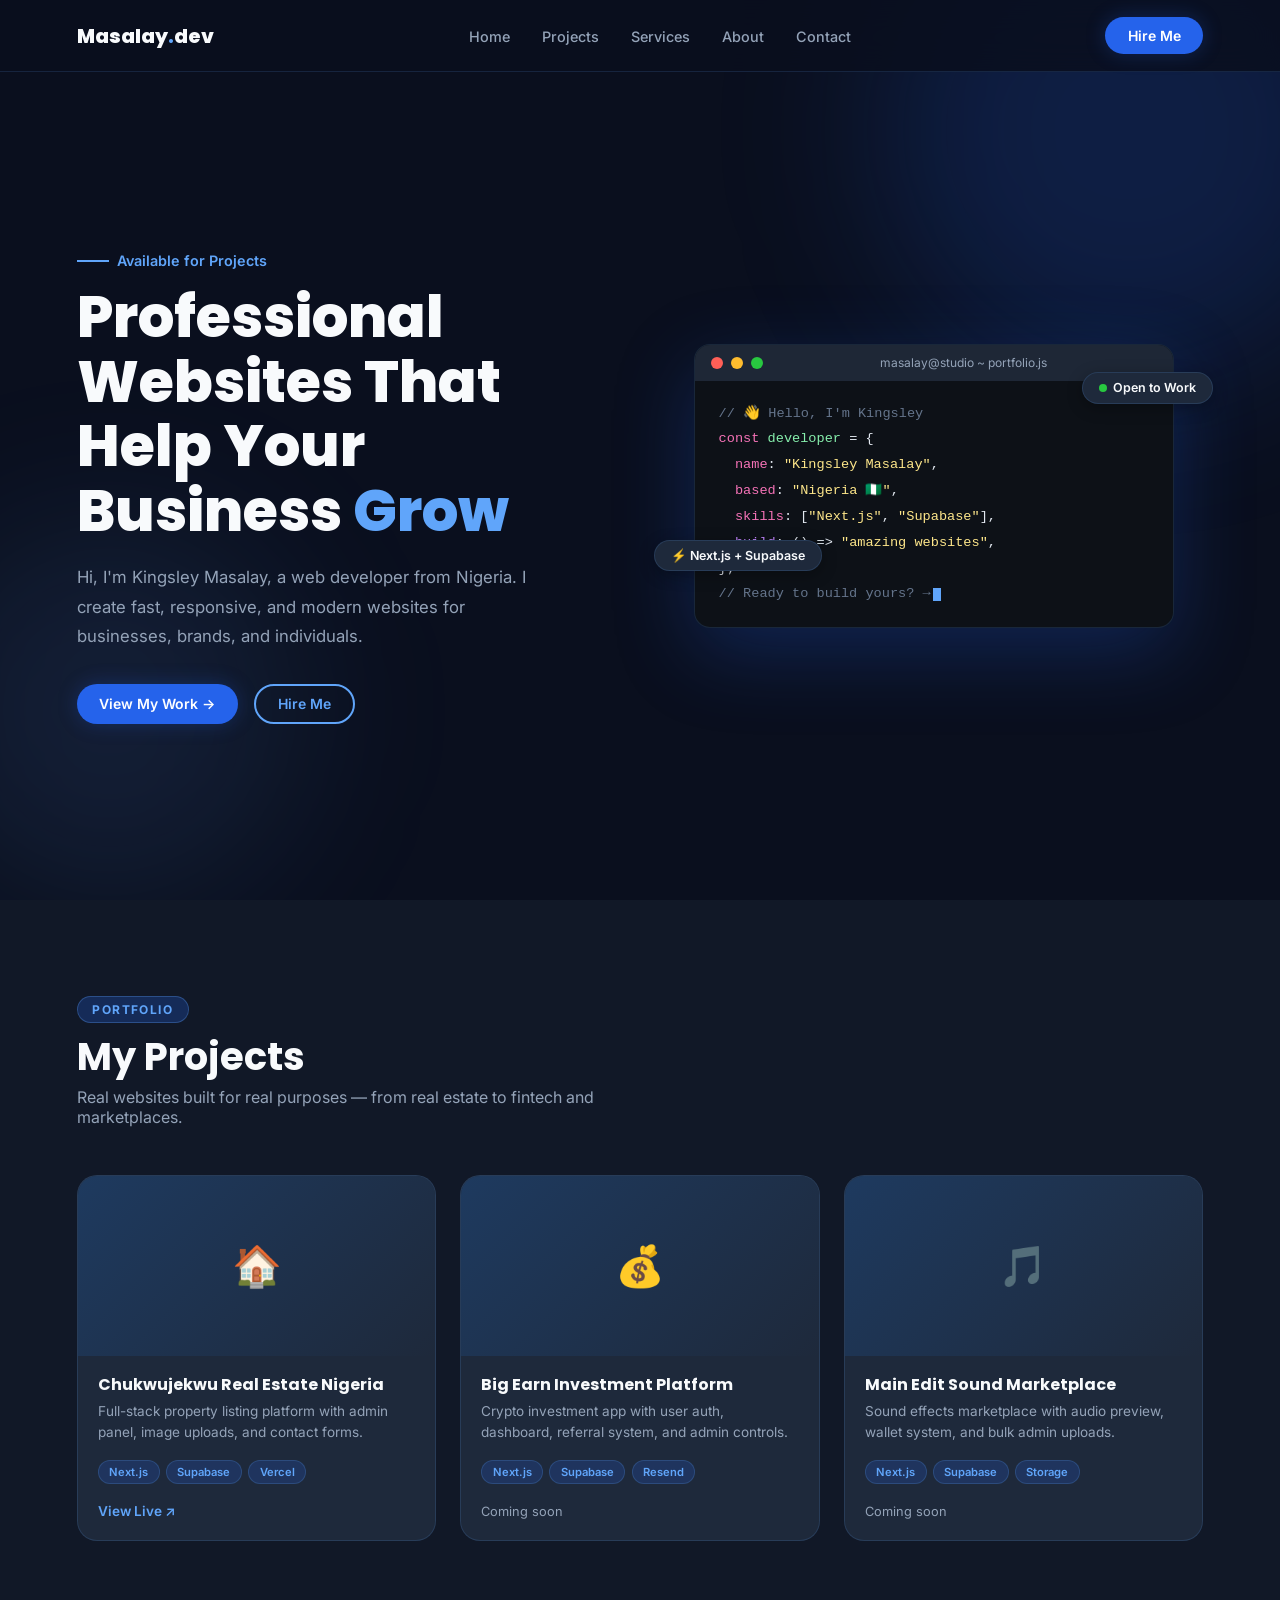
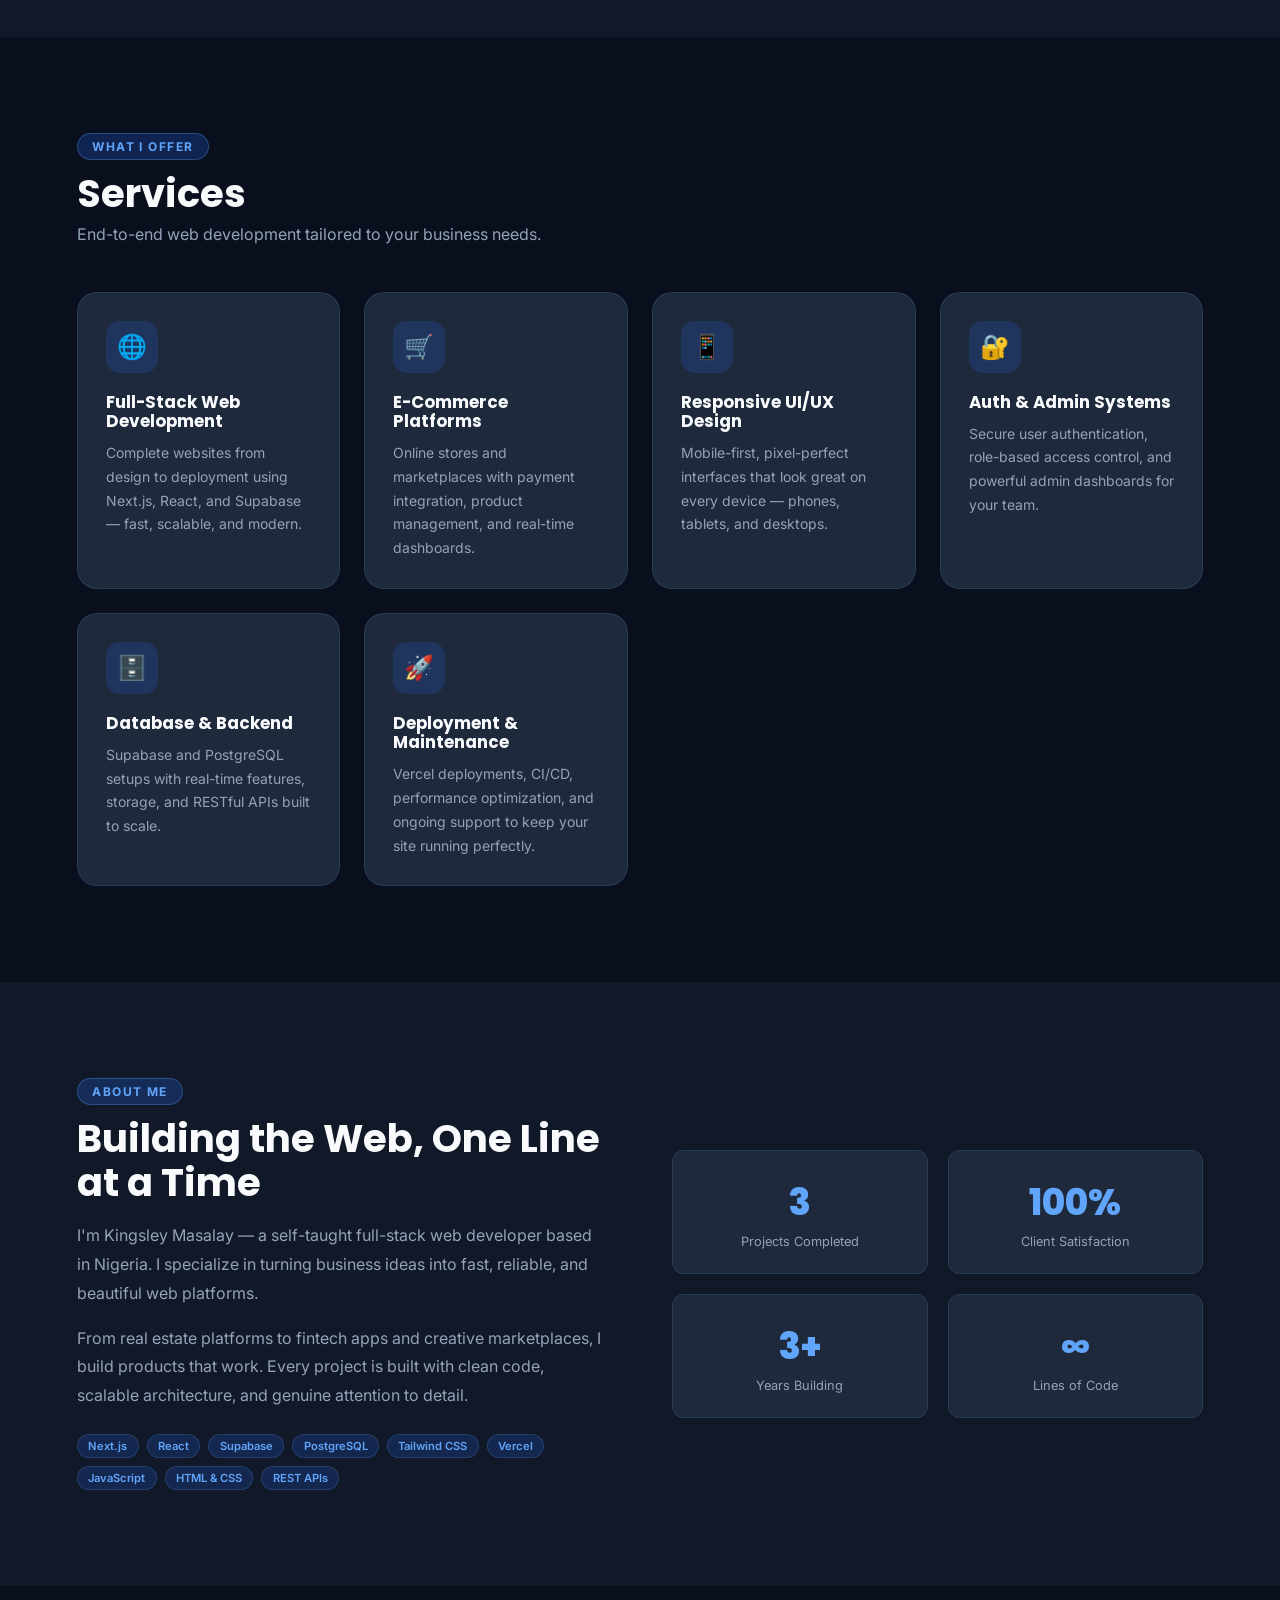
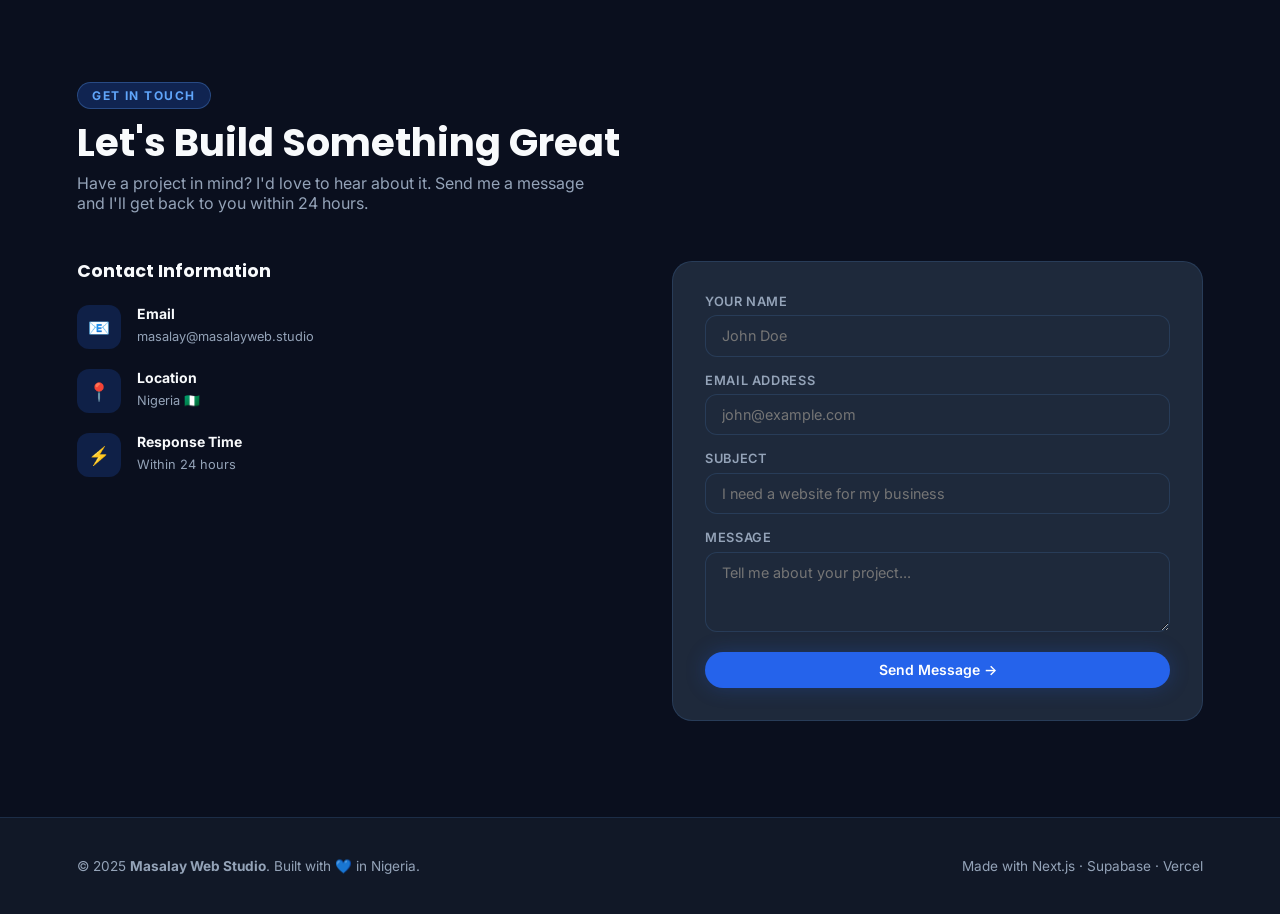
==== index.html @ 07395851 "Initial portfolio" ====
<!DOCTYPE html>
<html lang="en">
<head>
  <meta charset="UTF-8" />
  <meta name="viewport" content="width=device-width, initial-scale=1.0" />
  <title>Masalay Web Studio — Professional Web Development</title>
  <link rel="preconnect" href="https://fonts.googleapis.com" />
  <link rel="preconnect" href="https://fonts.gstatic.com" crossorigin />
  <link href="https://fonts.googleapis.com/css2?family=Poppins:wght@400;600;700;800&family=Inter:wght@400;500;600&display=swap" rel="stylesheet" />
  <style>
    *, *::before, *::after { box-sizing: border-box; margin: 0; padding: 0; }

    :root {
      --bg: #0A0F1E;
      --bg2: #111827;
      --card: #1E293B;
      --blue: #2563EB;
      --blue-light: #60A5FA;
      --blue-glow: rgba(37,99,235,0.25);
      --white: #F8FAFC;
      --muted: #94A3B8;
      --border: rgba(96,165,250,0.15);
      --radius: 12px;
      --nav-h: 72px;
    }

    html { scroll-behavior: smooth; }

    body {
      background: var(--bg);
      color: var(--white);
      font-family: 'Inter', sans-serif;
      overflow-x: hidden;
    }

    /* ---- NAV ---- */
    nav {
      position: fixed; top: 0; left: 0; right: 0; z-index: 100;
      height: var(--nav-h);
      display: flex; align-items: center; justify-content: space-between;
      padding: 0 6vw;
      background: rgba(10,15,30,0.85);
      backdrop-filter: blur(16px);
      border-bottom: 1px solid var(--border);
      transition: box-shadow .3s;
    }
    nav.scrolled { box-shadow: 0 4px 32px rgba(37,99,235,.15); }

    .nav-logo {
      font-family: 'Poppins', sans-serif;
      font-weight: 800; font-size: 1.25rem;
      color: var(--white); text-decoration: none;
    }
    .nav-logo span { color: var(--blue-light); }

    .nav-links { display: flex; gap: 2rem; list-style: none; }
    .nav-links a {
      color: var(--muted); text-decoration: none; font-size: .9rem;
      font-weight: 500; transition: color .2s;
      position: relative;
    }
    .nav-links a::after {
      content: ''; position: absolute; bottom: -4px; left: 0;
      width: 0; height: 2px; background: var(--blue-light);
      transition: width .25s;
    }
    .nav-links a:hover { color: var(--white); }
    .nav-links a:hover::after { width: 100%; }

    .nav-actions { display: flex; align-items: center; gap: 1rem; }

    .btn {
      display: inline-flex; align-items: center; justify-content: center;
      padding: .6rem 1.4rem; border-radius: 50px;
      font-family: 'Inter', sans-serif; font-weight: 600; font-size: .875rem;
      cursor: pointer; text-decoration: none; transition: all .25s;
      border: none;
    }
    .btn-primary {
      background: var(--blue); color: #fff;
      box-shadow: 0 0 20px var(--blue-glow);
    }
    .btn-primary:hover {
      background: #1d4ed8; box-shadow: 0 0 32px rgba(37,99,235,.5);
      transform: translateY(-2px);
    }
    .btn-outline {
      background: transparent; color: var(--blue-light);
      border: 2px solid var(--blue-light);
    }
    .btn-outline:hover {
      background: var(--blue-glow); color: #fff;
      transform: translateY(-2px);
    }

    /* Hamburger */
    .hamburger {
      display: none; flex-direction: column; gap: 5px;
      background: none; border: none; cursor: pointer; padding: 4px;
    }
    .hamburger span {
      display: block; width: 24px; height: 2px;
      background: var(--white); border-radius: 2px; transition: all .3s;
    }

    /* ---- SIDEBAR (MOBILE + ADMIN) ---- */
    .sidebar-overlay {
      display: none; position: fixed; inset: 0; background: rgba(0,0,0,.6);
      z-index: 200; backdrop-filter: blur(4px);
    }
    .sidebar-overlay.open { display: block; }

    .sidebar {
      position: fixed; top: 0; right: -320px; width: 300px; height: 100vh;
      background: var(--bg2); border-left: 1px solid var(--border);
      z-index: 201; transition: right .35s cubic-bezier(.4,0,.2,1);
      display: flex; flex-direction: column; padding: 2rem 1.5rem;
      gap: 1.5rem;
    }
    .sidebar.open { right: 0; }

    .sidebar-close {
      align-self: flex-end; background: none; border: none;
      color: var(--muted); font-size: 1.5rem; cursor: pointer;
    }

    .sidebar-links { list-style: none; display: flex; flex-direction: column; gap: .75rem; }
    .sidebar-links a {
      color: var(--white); text-decoration: none; font-size: 1rem;
      font-weight: 500; padding: .5rem 0; display: block;
      border-bottom: 1px solid var(--border); transition: color .2s;
    }
    .sidebar-links a:hover { color: var(--blue-light); }

    .sidebar-admin-btn {
      margin-top: auto;
      background: var(--card); border: 1px solid var(--border);
      color: var(--blue-light); border-radius: var(--radius);
      padding: .75rem 1rem; cursor: pointer; font-weight: 600;
      font-family: 'Inter', sans-serif; display: flex; align-items: center;
      gap: .5rem; transition: all .2s;
    }
    .sidebar-admin-btn:hover { background: var(--blue-glow); }

    /* ---- MODAL (Admin Login + Panel) ---- */
    .modal-overlay {
      display: none; position: fixed; inset: 0;
      background: rgba(0,0,0,.75); z-index: 300;
      align-items: center; justify-content: center;
    }
    .modal-overlay.open { display: flex; }

    .modal {
      background: var(--bg2); border: 1px solid var(--border);
      border-radius: 1.25rem; width: min(92vw, 480px);
      padding: 2rem; position: relative; animation: modalIn .3s ease;
    }
    @keyframes modalIn {
      from { opacity: 0; transform: translateY(24px) scale(.97); }
      to   { opacity: 1; transform: none; }
    }

    .modal-close {
      position: absolute; top: 1rem; right: 1rem;
      background: none; border: none; color: var(--muted);
      font-size: 1.25rem; cursor: pointer;
    }

    .modal h2 {
      font-family: 'Poppins', sans-serif; font-size: 1.4rem;
      margin-bottom: 1.5rem; color: var(--white);
    }

    .form-group { margin-bottom: 1rem; }
    .form-group label {
      display: block; font-size: .8rem; font-weight: 600;
      color: var(--muted); margin-bottom: .4rem; text-transform: uppercase;
      letter-spacing: .05em;
    }
    .form-group input, .form-group textarea, .form-group select {
      width: 100%; padding: .7rem 1rem;
      background: var(--card); border: 1px solid var(--border);
      border-radius: var(--radius); color: var(--white);
      font-family: 'Inter', sans-serif; font-size: .9rem;
      outline: none; transition: border-color .2s;
    }
    .form-group input:focus, .form-group textarea:focus {
      border-color: var(--blue);
    }
    .form-group textarea { resize: vertical; min-height: 80px; }

    .form-error {
      color: #f87171; font-size: .8rem; margin-top: .4rem; display: none;
    }

    /* ---- ADMIN PANEL MODAL ---- */
    .admin-panel { width: min(95vw, 760px); max-height: 85vh; overflow-y: auto; }
    .admin-panel h2 { font-size: 1.3rem; }

    .admin-tabs { display: flex; gap: .5rem; margin-bottom: 1.5rem; flex-wrap: wrap; }
    .admin-tab {
      padding: .45rem 1rem; border-radius: 50px; font-size: .8rem;
      font-weight: 600; background: var(--card); color: var(--muted);
      border: 1px solid var(--border); cursor: pointer; transition: all .2s;
    }
    .admin-tab.active { background: var(--blue); color: #fff; border-color: var(--blue); }

    .admin-tab-content { display: none; }
    .admin-tab-content.active { display: block; }

    .project-card-admin {
      background: var(--card); border: 1px solid var(--border);
      border-radius: var(--radius); padding: 1rem; margin-bottom: .75rem;
      display: flex; justify-content: space-between; align-items: flex-start;
      gap: 1rem;
    }
    .project-card-admin .del-btn {
      background: rgba(248,113,113,.15); color: #f87171; border: none;
      border-radius: 8px; padding: .4rem .75rem; cursor: pointer; font-size: .8rem;
      white-space: nowrap; transition: background .2s;
    }
    .project-card-admin .del-btn:hover { background: rgba(248,113,113,.3); }

    /* ---- SECTIONS ---- */
    section { padding: 6rem 6vw; }

    .section-tag {
      display: inline-block; font-size: .75rem; font-weight: 700;
      color: var(--blue-light); letter-spacing: .12em;
      text-transform: uppercase; margin-bottom: .75rem;
      padding: .3rem .9rem; background: var(--blue-glow);
      border-radius: 50px; border: 1px solid rgba(96,165,250,.3);
    }

    h1, h2, h3 { font-family: 'Poppins', sans-serif; line-height: 1.15; }

    /* ---- HERO ---- */
    #home {
      min-height: 100vh; padding-top: calc(var(--nav-h) + 4rem);
      display: grid; grid-template-columns: 1fr 1fr;
      align-items: center; gap: 3rem; padding-bottom: 4rem;
      position: relative; overflow: hidden;
    }

    /* Floating BG shapes */
    #home::before, #home::after {
      content: ''; position: absolute; border-radius: 50%;
      filter: blur(80px); pointer-events: none; animation: float 8s ease-in-out infinite;
    }
    #home::before {
      width: 500px; height: 500px;
      background: rgba(37,99,235,.18);
      top: -120px; right: -100px;
    }
    #home::after {
      width: 380px; height: 380px;
      background: rgba(96,165,250,.1);
      bottom: 0; left: -80px;
      animation-delay: -4s;
    }
    @keyframes float {
      0%, 100% { transform: translateY(0) scale(1); }
      50%       { transform: translateY(-30px) scale(1.05); }
    }

    .hero-text { position: relative; z-index: 1; }

    .hero-text .greeting {
      font-size: .9rem; color: var(--blue-light); font-weight: 600;
      margin-bottom: .75rem; display: flex; align-items: center; gap: .5rem;
    }
    .hero-text .greeting::before {
      content: ''; width: 32px; height: 2px; background: var(--blue-light);
    }

    .hero-text h1 {
      font-size: clamp(2.2rem, 4.5vw, 3.6rem);
      font-weight: 800; line-height: 1.12; margin-bottom: 1.25rem;
    }
    .hero-text h1 span { color: var(--blue-light); }

    .hero-text p {
      color: var(--muted); font-size: 1.05rem; line-height: 1.75;
      max-width: 480px; margin-bottom: 2rem;
    }

    .hero-btns { display: flex; gap: 1rem; flex-wrap: wrap; }

    /* Terminal Illustration */
    .hero-visual {
      position: relative; z-index: 1;
      display: flex; justify-content: center; align-items: center;
    }

    .terminal {
      width: 100%; max-width: 480px;
      background: #0d1117; border: 1px solid var(--border);
      border-radius: 1rem; overflow: hidden;
      box-shadow: 0 24px 80px rgba(37,99,235,.25);
      animation: fadeUp .8s .3s both;
    }

    .terminal-bar {
      background: #1e2736; padding: .65rem 1rem;
      display: flex; align-items: center; gap: .5rem;
    }
    .t-dot { width: 12px; height: 12px; border-radius: 50%; }
    .t-red { background: #ff5f57; }
    .t-yellow { background: #febc2e; }
    .t-green { background: #28c840; }
    .terminal-title {
      font-size: .75rem; color: var(--muted); margin-left: auto; margin-right: auto;
    }

    .terminal-body {
      padding: 1.25rem 1.5rem;
      font-family: 'Courier New', monospace; font-size: .85rem;
      line-height: 1.9; color: #e2e8f0;
    }
    .t-line { opacity: 0; animation: typeLine .1s forwards; }
    .t-line:nth-child(1) { animation-delay: .6s; }
    .t-line:nth-child(2) { animation-delay: 1.1s; }
    .t-line:nth-child(3) { animation-delay: 1.6s; }
    .t-line:nth-child(4) { animation-delay: 2.1s; }
    .t-line:nth-child(5) { animation-delay: 2.6s; }
    .t-line:nth-child(6) { animation-delay: 3.1s; }
    .t-line:nth-child(7) { animation-delay: 3.6s; }
    .t-line:nth-child(8) { animation-delay: 4.1s; }
    @keyframes typeLine {
      to { opacity: 1; }
    }

    .t-prompt { color: var(--blue-light); }
    .t-key { color: #f472b6; }
    .t-val { color: #86efac; }
    .t-comment { color: #64748b; }
    .t-fn { color: #c084fc; }
    .t-str { color: #fde68a; }
    .t-blink {
      display: inline-block; width: 8px; height: 1em;
      background: var(--blue-light); animation: blink 1s step-end infinite;
      vertical-align: text-bottom; margin-left: 2px;
    }
    @keyframes blink { 50% { opacity: 0; } }

    /* Floating mini badges */
    .hero-badge {
      position: absolute; background: var(--card); border: 1px solid var(--border);
      border-radius: 50px; padding: .45rem 1rem; font-size: .78rem; font-weight: 600;
      color: var(--white); display: flex; align-items: center; gap: .4rem;
      animation: floatBadge 5s ease-in-out infinite; box-shadow: 0 4px 16px rgba(0,0,0,.3);
    }
    .hero-badge.b1 { top: 10%; right: -10px; animation-delay: 0s; }
    .hero-badge.b2 { bottom: 20%; left: -10px; animation-delay: -2.5s; }
    @keyframes floatBadge {
      0%, 100% { transform: translateY(0); }
      50%       { transform: translateY(-10px); }
    }
    .badge-dot { width: 8px; height: 8px; border-radius: 50%; background: #28c840; }

    /* ---- PROJECTS ---- */
    #projects { background: var(--bg2); }
    #projects h2 { font-size: clamp(1.8rem, 3vw, 2.5rem); margin-bottom: .5rem; }
    #projects > p { color: var(--muted); margin-bottom: 3rem; max-width: 520px; }

    .projects-grid {
      display: grid;
      grid-template-columns: repeat(auto-fill, minmax(300px, 1fr));
      gap: 1.5rem;
    }

    .project-card {
      background: var(--card); border: 1px solid var(--border);
      border-radius: 1.25rem; overflow: hidden;
      transition: transform .3s, box-shadow .3s;
      animation: fadeUp .6s both;
    }
    .project-card:hover {
      transform: translateY(-6px);
      box-shadow: 0 16px 48px rgba(37,99,235,.2);
    }
    .project-card .thumb {
      height: 180px; background: linear-gradient(135deg, #1e3a5f, #1e293b);
      display: flex; align-items: center; justify-content: center;
      font-size: 2.5rem;
    }
    .project-card .thumb img {
      width: 100%; height: 100%; object-fit: cover;
    }
    .project-card .info { padding: 1.25rem; }
    .project-card h3 { font-size: 1rem; font-weight: 700; margin-bottom: .4rem; }
    .project-card p { font-size: .85rem; color: var(--muted); line-height: 1.6; margin-bottom: 1rem; }
    .project-card .tags { display: flex; flex-wrap: wrap; gap: .4rem; margin-bottom: 1rem; }
    .tag {
      font-size: .7rem; padding: .25rem .65rem; border-radius: 50px;
      background: rgba(37,99,235,.2); color: var(--blue-light);
      border: 1px solid rgba(96,165,250,.2); font-weight: 600;
    }
    .project-link {
      font-size: .85rem; color: var(--blue-light); text-decoration: none;
      font-weight: 600; display: inline-flex; align-items: center; gap: .3rem;
      transition: gap .2s;
    }
    .project-link:hover { gap: .6rem; }

    /* ---- SERVICES ---- */
    #services h2 { font-size: clamp(1.8rem, 3vw, 2.5rem); margin-bottom: .5rem; }
    #services > p { color: var(--muted); margin-bottom: 3rem; max-width: 520px; }

    .services-grid {
      display: grid;
      grid-template-columns: repeat(auto-fill, minmax(260px, 1fr));
      gap: 1.5rem;
    }

    .service-card {
      background: var(--card); border: 1px solid var(--border);
      border-radius: 1.25rem; padding: 1.75rem;
      transition: transform .3s, box-shadow .3s;
      position: relative; overflow: hidden;
    }
    .service-card::before {
      content: ''; position: absolute; inset: 0;
      background: linear-gradient(135deg, var(--blue-glow), transparent);
      opacity: 0; transition: opacity .3s;
    }
    .service-card:hover { transform: translateY(-4px); box-shadow: 0 12px 40px var(--blue-glow); }
    .service-card:hover::before { opacity: 1; }

    .service-icon {
      width: 52px; height: 52px; border-radius: 14px;
      background: rgba(37,99,235,.2); display: flex;
      align-items: center; justify-content: center;
      font-size: 1.5rem; margin-bottom: 1.25rem;
    }
    .service-card h3 { font-size: 1.05rem; margin-bottom: .6rem; }
    .service-card p { font-size: .875rem; color: var(--muted); line-height: 1.7; }

    /* ---- ABOUT ---- */
    #about { background: var(--bg2); }
    .about-inner {
      display: grid; grid-template-columns: 1fr 1fr;
      gap: 4rem; align-items: center;
    }
    .about-text h2 { font-size: clamp(1.8rem, 3vw, 2.5rem); margin-bottom: 1rem; }
    .about-text p { color: var(--muted); line-height: 1.8; margin-bottom: 1rem; }

    .skills-list { display: flex; flex-wrap: wrap; gap: .5rem; margin-top: 1.5rem; }

    .about-stats {
      display: grid; grid-template-columns: 1fr 1fr;
      gap: 1.25rem;
    }
    .stat-box {
      background: var(--card); border: 1px solid var(--border);
      border-radius: var(--radius); padding: 1.5rem; text-align: center;
    }
    .stat-box .num {
      font-family: 'Poppins', sans-serif; font-size: 2.25rem;
      font-weight: 800; color: var(--blue-light); display: block;
    }
    .stat-box .label { font-size: .8rem; color: var(--muted); margin-top: .25rem; }

    /* ---- CONTACT ---- */
    #contact h2 { font-size: clamp(1.8rem, 3vw, 2.5rem); margin-bottom: .5rem; }
    #contact > p { color: var(--muted); margin-bottom: 3rem; max-width: 520px; }

    .contact-inner {
      display: grid; grid-template-columns: 1fr 1fr; gap: 4rem; align-items: start;
    }

    .contact-info h3 { font-size: 1.1rem; margin-bottom: 1.5rem; }
    .contact-item {
      display: flex; gap: 1rem; margin-bottom: 1.25rem; align-items: flex-start;
    }
    .contact-item .icon {
      width: 44px; height: 44px; flex-shrink: 0;
      background: rgba(37,99,235,.2); border-radius: 12px;
      display: flex; align-items: center; justify-content: center; font-size: 1.1rem;
    }
    .contact-item .text strong { display: block; font-size: .875rem; margin-bottom: .2rem; }
    .contact-item .text span { font-size: .8rem; color: var(--muted); }

    .contact-form { background: var(--card); border: 1px solid var(--border); border-radius: 1.25rem; padding: 2rem; }

    .contact-success {
      text-align: center; padding: 2rem;
      color: #86efac; display: none;
    }
    .contact-success.show { display: block; }

    /* ---- FOOTER ---- */
    footer {
      background: var(--bg2); border-top: 1px solid var(--border);
      padding: 2.5rem 6vw; display: flex;
      justify-content: space-between; align-items: center;
      flex-wrap: wrap; gap: 1rem;
    }
    footer p { font-size: .85rem; color: var(--muted); }
    footer a { color: var(--blue-light); text-decoration: none; }

    /* ---- ANIMATIONS ---- */
    @keyframes fadeUp {
      from { opacity: 0; transform: translateY(32px); }
      to   { opacity: 1; transform: none; }
    }

    .fade-in { opacity: 0; transform: translateY(28px); transition: opacity .7s, transform .7s; }
    .fade-in.visible { opacity: 1; transform: none; }

    /* ---- RESPONSIVE ---- */
    @media (max-width: 900px) {
      #home { grid-template-columns: 1fr; text-align: center; }
      .hero-text p { margin: 0 auto 2rem; }
      .hero-btns { justify-content: center; }
      .hero-text .greeting { justify-content: center; }
      .hero-visual { display: none; }

      .about-inner, .contact-inner { grid-template-columns: 1fr; }
      .nav-links, .nav-actions { display: none; }
      .hamburger { display: flex; }
    }

    @media (max-width: 600px) {
      section { padding: 4rem 5vw; }
      .projects-grid { grid-template-columns: 1fr; }
      .services-grid { grid-template-columns: 1fr; }
      .about-stats { grid-template-columns: 1fr 1fr; }
    }

    /* Scrollbar */
    ::-webkit-scrollbar { width: 6px; }
    ::-webkit-scrollbar-track { background: var(--bg); }
    ::-webkit-scrollbar-thumb { background: var(--blue); border-radius: 3px; }

    /* Notification toast */
    .toast {
      position: fixed; bottom: 2rem; right: 2rem; z-index: 999;
      background: var(--card); border: 1px solid var(--border);
      border-radius: var(--radius); padding: 1rem 1.5rem;
      font-size: .875rem; color: var(--white);
      box-shadow: 0 8px 32px rgba(0,0,0,.4);
      transform: translateY(100px); opacity: 0;
      transition: all .3s; pointer-events: none;
    }
    .toast.show { transform: none; opacity: 1; }
    .toast.success { border-left: 3px solid #86efac; }
    .toast.error   { border-left: 3px solid #f87171; }
  </style>
</head>
<body>

<!-- NAV -->
<nav id="navbar">
  <a href="#home" class="nav-logo">Masalay<span>.</span>dev</a>
  <ul class="nav-links">
    <li><a href="#home">Home</a></li>
    <li><a href="#projects">Projects</a></li>
    <li><a href="#services">Services</a></li>
    <li><a href="#about">About</a></li>
    <li><a href="#contact">Contact</a></li>
  </ul>
  <div class="nav-actions">
    <a href="#contact" class="btn btn-primary">Hire Me</a>
  </div>
  <button class="hamburger" id="hamburgerBtn" aria-label="Menu">
    <span></span><span></span><span></span>
  </button>
</nav>

<!-- SIDEBAR -->
<div class="sidebar-overlay" id="sidebarOverlay"></div>
<aside class="sidebar" id="sidebar">
  <button class="sidebar-close" id="sidebarClose">✕</button>
  <ul class="sidebar-links">
    <li><a href="#home" class="sidebar-link">🏠 Home</a></li>
    <li><a href="#projects" class="sidebar-link">💼 Projects</a></li>
    <li><a href="#services" class="sidebar-link">⚙️ Services</a></li>
    <li><a href="#about" class="sidebar-link">👤 About</a></li>
    <li><a href="#contact" class="sidebar-link">✉️ Contact</a></li>
  </ul>
  <button class="sidebar-admin-btn" id="adminBtn">🔐 Admin Panel</button>
</aside>

<!-- ADMIN LOGIN MODAL -->
<div class="modal-overlay" id="adminLoginModal">
  <div class="modal">
    <button class="modal-close" id="closeAdminLogin">✕</button>
    <h2>🔐 Admin Login</h2>
    <div class="form-group">
      <label>Email</label>
      <input type="email" id="adminEmail" placeholder="admin@Masalaty.com" />
    </div>
    <div class="form-group">
      <label>Password</label>
      <input type="password" id="adminPass" placeholder="••••••••" />
    </div>
    <div class="form-error" id="loginError">Invalid email or password.</div>
    <br/>
    <button class="btn btn-primary" id="loginSubmit" style="width:100%">Login</button>
  </div>
</div>

<!-- ADMIN PANEL MODAL -->
<div class="modal-overlay" id="adminPanelModal">
  <div class="modal admin-panel">
    <button class="modal-close" id="closeAdminPanel">✕</button>
    <h2>⚙️ Admin Panel</h2>

    <div class="admin-tabs">
      <button class="admin-tab active" data-tab="projects">Projects</button>
      <button class="admin-tab" data-tab="add-project">Add Project</button>
      <button class="admin-tab" data-tab="messages">Messages</button>
    </div>

    <!-- PROJECTS LIST -->
    <div class="admin-tab-content active" id="tab-projects">
      <p style="font-size:.85rem;color:var(--muted);margin-bottom:1rem;">Manage your portfolio projects.</p>
      <div id="adminProjectsList"></div>
    </div>

    <!-- ADD PROJECT -->
    <div class="admin-tab-content" id="tab-add-project">
      <div class="form-group">
        <label>Project Name</label>
        <input type="text" id="apName" placeholder="e.g. Chukwujekwu Real Estate" />
      </div>
      <div class="form-group">
        <label>Description</label>
        <textarea id="apDesc" placeholder="Short description of the project"></textarea>
      </div>
      <div class="form-group">
        <label>Live URL</label>
        <input type="url" id="apUrl" placeholder="https://your-project.vercel.app" />
      </div>
      <div class="form-group">
        <label>Tech Tags (comma separated)</label>
        <input type="text" id="apTags" placeholder="Next.js, Supabase, Tailwind" />
      </div>
      <div class="form-group">
        <label>Emoji Icon</label>
        <input type="text" id="apIcon" placeholder="🏠" maxlength="4" />
      </div>
      <button class="btn btn-primary" id="saveProjectBtn" style="width:100%">Save Project</button>
    </div>

    <!-- MESSAGES -->
    <div class="admin-tab-content" id="tab-messages">
      <p style="font-size:.85rem;color:var(--muted);margin-bottom:1rem;">Contact form submissions will appear here.</p>
      <div id="adminMessagesList"></div>
    </div>
  </div>
</div>

<!-- TOAST -->
<div class="toast" id="toast"></div>

<!-- ===== MAIN CONTENT ===== -->
<main>

  <!-- HERO -->
  <section id="home">
    <div class="hero-text" style="animation: fadeUp .7s .1s both">
      <p class="greeting">Available for Projects</p>
      <h1>Professional Websites That Help Your Business <span>Grow</span></h1>
      <p>Hi, I'm Kingsley Masalay, a web developer from Nigeria. I create fast, responsive, and modern websites for businesses, brands, and individuals.</p>
      <div class="hero-btns">
        <a href="#projects" class="btn btn-primary">View My Work →</a>
        <a href="#contact" class="btn btn-outline">Hire Me</a>
      </div>
    </div>

    <div class="hero-visual">
      <div class="terminal">
        <div class="terminal-bar">
          <span class="t-dot t-red"></span>
          <span class="t-dot t-yellow"></span>
          <span class="t-dot t-green"></span>
          <span class="terminal-title">masalay@studio ~ portfolio.js</span>
        </div>
        <div class="terminal-body">
          <div class="t-line"><span class="t-comment">// 👋 Hello, I'm Kingsley</span></div>
          <div class="t-line"><span class="t-key">const</span> <span class="t-val">developer</span> = {</div>
          <div class="t-line">&nbsp;&nbsp;<span class="t-key">name</span>: <span class="t-str">"Kingsley Masalay"</span>,</div>
          <div class="t-line">&nbsp;&nbsp;<span class="t-key">based</span>: <span class="t-str">"Nigeria 🇳🇬"</span>,</div>
          <div class="t-line">&nbsp;&nbsp;<span class="t-key">skills</span>: [<span class="t-str">"Next.js"</span>, <span class="t-str">"Supabase"</span>],</div>
          <div class="t-line">&nbsp;&nbsp;<span class="t-fn">build</span>: () =&gt; <span class="t-str">"amazing websites"</span>,</div>
          <div class="t-line">};</div>
          <div class="t-line"><span class="t-comment">// Ready to build yours? →</span><span class="t-blink"></span></div>
        </div>
      </div>

      <div class="hero-badge b1"><span class="badge-dot"></span> Open to Work</div>
      <div class="hero-badge b2">⚡ Next.js + Supabase</div>
    </div>
  </section>

  <!-- PROJECTS -->
  <section id="projects" class="fade-in">
    <span class="section-tag">Portfolio</span>
    <h2>My Projects</h2>
    <p>Real websites built for real purposes — from real estate to fintech and marketplaces.</p>
    <div class="projects-grid" id="projectsGrid">
      <!-- populated by JS -->
    </div>
  </section>

  <!-- SERVICES -->
  <section id="services" class="fade-in">
    <span class="section-tag">What I Offer</span>
    <h2>Services</h2>
    <p>End-to-end web development tailored to your business needs.</p>
    <div class="services-grid">
      <div class="service-card">
        <div class="service-icon">🌐</div>
        <h3>Full-Stack Web Development</h3>
        <p>Complete websites from design to deployment using Next.js, React, and Supabase — fast, scalable, and modern.</p>
      </div>
      <div class="service-card">
        <div class="service-icon">🛒</div>
        <h3>E-Commerce Platforms</h3>
        <p>Online stores and marketplaces with payment integration, product management, and real-time dashboards.</p>
      </div>
      <div class="service-card">
        <div class="service-icon">📱</div>
        <h3>Responsive UI/UX Design</h3>
        <p>Mobile-first, pixel-perfect interfaces that look great on every device — phones, tablets, and desktops.</p>
      </div>
      <div class="service-card">
        <div class="service-icon">🔐</div>
        <h3>Auth & Admin Systems</h3>
        <p>Secure user authentication, role-based access control, and powerful admin dashboards for your team.</p>
      </div>
      <div class="service-card">
        <div class="service-icon">🗄️</div>
        <h3>Database & Backend</h3>
        <p>Supabase and PostgreSQL setups with real-time features, storage, and RESTful APIs built to scale.</p>
      </div>
      <div class="service-card">
        <div class="service-icon">🚀</div>
        <h3>Deployment & Maintenance</h3>
        <p>Vercel deployments, CI/CD, performance optimization, and ongoing support to keep your site running perfectly.</p>
      </div>
    </div>
  </section>

  <!-- ABOUT -->
  <section id="about" class="fade-in">
    <div class="about-inner">
      <div class="about-text">
        <span class="section-tag">About Me</span>
        <h2>Building the Web, One Line at a Time</h2>
        <p>I'm Kingsley Masalay — a self-taught full-stack web developer based in Nigeria. I specialize in turning business ideas into fast, reliable, and beautiful web platforms.</p>
        <p>From real estate platforms to fintech apps and creative marketplaces, I build products that work. Every project is built with clean code, scalable architecture, and genuine attention to detail.</p>
        <div class="skills-list">
          <span class="tag">Next.js</span>
          <span class="tag">React</span>
          <span class="tag">Supabase</span>
          <span class="tag">PostgreSQL</span>
          <span class="tag">Tailwind CSS</span>
          <span class="tag">Vercel</span>
          <span class="tag">JavaScript</span>
          <span class="tag">HTML & CSS</span>
          <span class="tag">REST APIs</span>
        </div>
      </div>
      <div class="about-stats">
        <div class="stat-box"><span class="num" id="stat-projects">0</span><p class="label">Projects Completed</p></div>
        <div class="stat-box"><span class="num">100%</span><p class="label">Client Satisfaction</p></div>
        <div class="stat-box"><span class="num">3+</span><p class="label">Years Building</p></div>
        <div class="stat-box"><span class="num">∞</span><p class="label">Lines of Code</p></div>
      </div>
    </div>
  </section>

  <!-- CONTACT -->
  <section id="contact" class="fade-in">
    <span class="section-tag">Get In Touch</span>
    <h2>Let's Build Something Great</h2>
    <p>Have a project in mind? I'd love to hear about it. Send me a message and I'll get back to you within 24 hours.</p>

    <div class="contact-inner">
      <div class="contact-info">
        <h3>Contact Information</h3>
        <div class="contact-item">
          <div class="icon">📧</div>
          <div class="text">
            <strong>Email</strong>
            <span>masalay@masalayweb.studio</span>
          </div>
        </div>
        <div class="contact-item">
          <div class="icon">📍</div>
          <div class="text">
            <strong>Location</strong>
            <span>Nigeria 🇳🇬</span>
          </div>
        </div>
        <div class="contact-item">
          <div class="icon">⚡</div>
          <div class="text">
            <strong>Response Time</strong>
            <span>Within 24 hours</span>
          </div>
        </div>
      </div>

      <div class="contact-form">
        <div class="form-group">
          <label>Your Name</label>
          <input type="text" id="contactName" placeholder="John Doe" />
        </div>
        <div class="form-group">
          <label>Email Address</label>
          <input type="email" id="contactEmail" placeholder="john@example.com" />
        </div>
        <div class="form-group">
          <label>Subject</label>
          <input type="text" id="contactSubject" placeholder="I need a website for my business" />
        </div>
        <div class="form-group">
          <label>Message</label>
          <textarea id="contactMessage" placeholder="Tell me about your project..."></textarea>
        </div>
        <button class="btn btn-primary" id="sendMessageBtn" style="width:100%">Send Message →</button>
        <div class="contact-success" id="contactSuccess">
          ✅ Message sent! I'll get back to you within 24 hours.
        </div>
      </div>
    </div>
  </section>

</main>

<!-- FOOTER -->
<footer>
  <p>© 2025 <strong>Masalay Web Studio</strong>. Built with 💙 in Nigeria.</p>
  <p>Made with Next.js · Supabase · Vercel</p>
</footer>

<script>
  // ============================================================
  // DATA — stored in localStorage (replace with Supabase later)
  // ============================================================
  const ADMIN_EMAIL = 'admin@Masalaty.com';
  const ADMIN_PASS  = 'Port234';

  let projects = JSON.parse(localStorage.getItem('mws_projects') || 'null') || [
    {
      id: 1, name: 'Chukwujekwu Real Estate Nigeria',
      desc: 'Full-stack property listing platform with admin panel, image uploads, and contact forms.',
      url: 'https://chukwujekwu-real-estate-nigeria-dev.vercel.app',
      tags: ['Next.js','Supabase','Vercel'],
      icon: '🏠'
    },
    {
      id: 2, name: 'Big Earn Investment Platform',
      desc: 'Crypto investment app with user auth, dashboard, referral system, and admin controls.',
      url: '#',
      tags: ['Next.js','Supabase','Resend'],
      icon: '💰'
    },
    {
      id: 3, name: 'Main Edit Sound Marketplace',
      desc: 'Sound effects marketplace with audio preview, wallet system, and bulk admin uploads.',
      url: '#',
      tags: ['Next.js','Supabase','Storage'],
      icon: '🎵'
    }
  ];

  let messages = JSON.parse(localStorage.getItem('mws_messages') || '[]');
  let isAdminLoggedIn = false;

  function saveProjects() { localStorage.setItem('mws_projects', JSON.stringify(projects)); }
  function saveMessages() { localStorage.setItem('mws_messages', JSON.stringify(messages)); }

  // ============================================================
  // TOAST
  // ============================================================
  function showToast(msg, type = 'success') {
    const t = document.getElementById('toast');
    t.textContent = msg;
    t.className = `toast ${type} show`;
    setTimeout(() => { t.classList.remove('show'); }, 3000);
  }

  // ============================================================
  // NAV — scroll shadow + sticky highlight
  // ============================================================
  window.addEventListener('scroll', () => {
    document.getElementById('navbar').classList.toggle('scrolled', window.scrollY > 40);
  });

  // ============================================================
  // SIDEBAR
  // ============================================================
  const sidebar         = document.getElementById('sidebar');
  const sidebarOverlay  = document.getElementById('sidebarOverlay');
  const hamburgerBtn    = document.getElementById('hamburgerBtn');

  function openSidebar()  { sidebar.classList.add('open'); sidebarOverlay.classList.add('open'); }
  function closeSidebar() { sidebar.classList.remove('open'); sidebarOverlay.classList.remove('open'); }

  hamburgerBtn.addEventListener('click', openSidebar);
  sidebarOverlay.addEventListener('click', closeSidebar);
  document.getElementById('sidebarClose').addEventListener('click', closeSidebar);

  document.querySelectorAll('.sidebar-link').forEach(a => {
    a.addEventListener('click', closeSidebar);
  });

  // ============================================================
  // ADMIN LOGIN
  // ============================================================
  document.getElementById('adminBtn').addEventListener('click', () => {
    closeSidebar();
    if (isAdminLoggedIn) {
      openAdminPanel();
    } else {
      document.getElementById('adminLoginModal').classList.add('open');
    }
  });

  document.getElementById('closeAdminLogin').addEventListener('click', () => {
    document.getElementById('adminLoginModal').classList.remove('open');
  });

  document.getElementById('loginSubmit').addEventListener('click', () => {
    const email = document.getElementById('adminEmail').value.trim();
    const pass  = document.getElementById('adminPass').value;
    const errEl = document.getElementById('loginError');

    if (email === ADMIN_EMAIL && pass === ADMIN_PASS) {
      isAdminLoggedIn = true;
      errEl.style.display = 'none';
      document.getElementById('adminLoginModal').classList.remove('open');
      showToast('Welcome, Admin! 🎉');
      openAdminPanel();
    } else {
      errEl.style.display = 'block';
    }
  });

  // Allow Enter key in password field
  document.getElementById('adminPass').addEventListener('keyup', e => {
    if (e.key === 'Enter') document.getElementById('loginSubmit').click();
  });

  // ============================================================
  // ADMIN PANEL
  // ============================================================
  function openAdminPanel() {
    document.getElementById('adminPanelModal').classList.add('open');
    renderAdminProjects();
    renderAdminMessages();
  }

  document.getElementById('closeAdminPanel').addEventListener('click', () => {
    document.getElementById('adminPanelModal').classList.remove('open');
  });

  // Tabs
  document.querySelectorAll('.admin-tab').forEach(tab => {
    tab.addEventListener('click', () => {
      document.querySelectorAll('.admin-tab').forEach(t => t.classList.remove('active'));
      document.querySelectorAll('.admin-tab-content').forEach(c => c.classList.remove('active'));
      tab.classList.add('active');
      document.getElementById('tab-' + tab.dataset.tab).classList.add('active');
    });
  });

  function renderAdminProjects() {
    const el = document.getElementById('adminProjectsList');
    el.innerHTML = projects.map(p => `
      <div class="project-card-admin">
        <div>
          <strong>${p.icon} ${p.name}</strong>
          <p style="font-size:.8rem;color:var(--muted);margin-top:.25rem;">${p.desc}</p>
        </div>
        <button class="del-btn" onclick="deleteProject(${p.id})">🗑 Delete</button>
      </div>
    `).join('') || '<p style="color:var(--muted);font-size:.875rem;">No projects yet.</p>';
  }

  function renderAdminMessages() {
    const el = document.getElementById('adminMessagesList');
    el.innerHTML = messages.map((m, i) => `
      <div class="project-card-admin">
        <div>
          <strong>${m.name}</strong> &mdash; <span style="color:var(--muted);font-size:.8rem;">${m.email}</span>
          <p style="font-size:.8rem;color:var(--muted);margin-top:.25rem;"><em>${m.subject}</em></p>
          <p style="font-size:.85rem;margin-top:.25rem;">${m.message}</p>
        </div>
        <button class="del-btn" onclick="deleteMessage(${i})">🗑</button>
      </div>
    `).join('') || '<p style="color:var(--muted);font-size:.875rem;">No messages yet.</p>';
  }

  function deleteProject(id) {
    projects = projects.filter(p => p.id !== id);
    saveProjects();
    renderAdminProjects();
    renderProjects();
    showToast('Project deleted.');
  }

  function deleteMessage(i) {
    messages.splice(i, 1);
    saveMessages();
    renderAdminMessages();
    showToast('Message deleted.');
  }

  document.getElementById('saveProjectBtn').addEventListener('click', () => {
    const name = document.getElementById('apName').value.trim();
    const desc = document.getElementById('apDesc').value.trim();
    const url  = document.getElementById('apUrl').value.trim();
    const tags = document.getElementById('apTags').value.split(',').map(t => t.trim()).filter(Boolean);
    const icon = document.getElementById('apIcon').value.trim() || '🌐';

    if (!name || !desc) { showToast('Name and description required.', 'error'); return; }

    const newP = { id: Date.now(), name, desc, url: url || '#', tags, icon };
    projects.push(newP);
    saveProjects();
    renderProjects();
    renderAdminProjects();

    // Clear fields
    ['apName','apDesc','apUrl','apTags','apIcon'].forEach(id => document.getElementById(id).value = '');
    showToast('Project added! ✅');

    // Switch to projects tab
    document.querySelector('[data-tab="projects"]').click();
  });

  // ============================================================
  // RENDER PROJECTS (public)
  // ============================================================
  function renderProjects() {
    const grid = document.getElementById('projectsGrid');
    grid.innerHTML = projects.map((p, i) => `
      <div class="project-card" style="animation-delay:${i * .1}s">
        <div class="thumb">${p.icon}</div>
        <div class="info">
          <h3>${p.name}</h3>
          <p>${p.desc}</p>
          <div class="tags">${p.tags.map(t => `<span class="tag">${t}</span>`).join('')}</div>
          ${p.url !== '#' ? `<a href="${p.url}" target="_blank" class="project-link">View Live ↗</a>` : `<span style="font-size:.8rem;color:var(--muted);">Coming soon</span>`}
        </div>
      </div>
    `).join('');

    document.getElementById('stat-projects').textContent = projects.length;
  }
  renderProjects();

  // ============================================================
  // CONTACT FORM
  // ============================================================
  document.getElementById('sendMessageBtn').addEventListener('click', () => {
    const name    = document.getElementById('contactName').value.trim();
    const email   = document.getElementById('contactEmail').value.trim();
    const subject = document.getElementById('contactSubject').value.trim();
    const message = document.getElementById('contactMessage').value.trim();

    if (!name || !email || !message) {
      showToast('Please fill in all required fields.', 'error');
      return;
    }

    const msg = { name, email, subject, message, date: new Date().toLocaleString() };
    messages.push(msg);
    saveMessages();

    document.getElementById('contactSuccess').classList.add('show');
    document.getElementById('sendMessageBtn').style.display = 'none';
    showToast('Message sent! 💙');
  });

  // ============================================================
  // SCROLL ANIMATIONS
  // ============================================================
  const observer = new IntersectionObserver(entries => {
    entries.forEach(e => { if (e.isIntersecting) e.target.classList.add('visible'); });
  }, { threshold: 0.1 });

  document.querySelectorAll('.fade-in').forEach(el => observer.observe(el));

  // ============================================================
  // CLOSE MODALS on overlay click
  // ============================================================
  document.querySelectorAll('.modal-overlay').forEach(overlay => {
    overlay.addEventListener('click', e => {
      if (e.target === overlay) overlay.classList.remove('open');
    });
  });
</script>
</body>
</html>
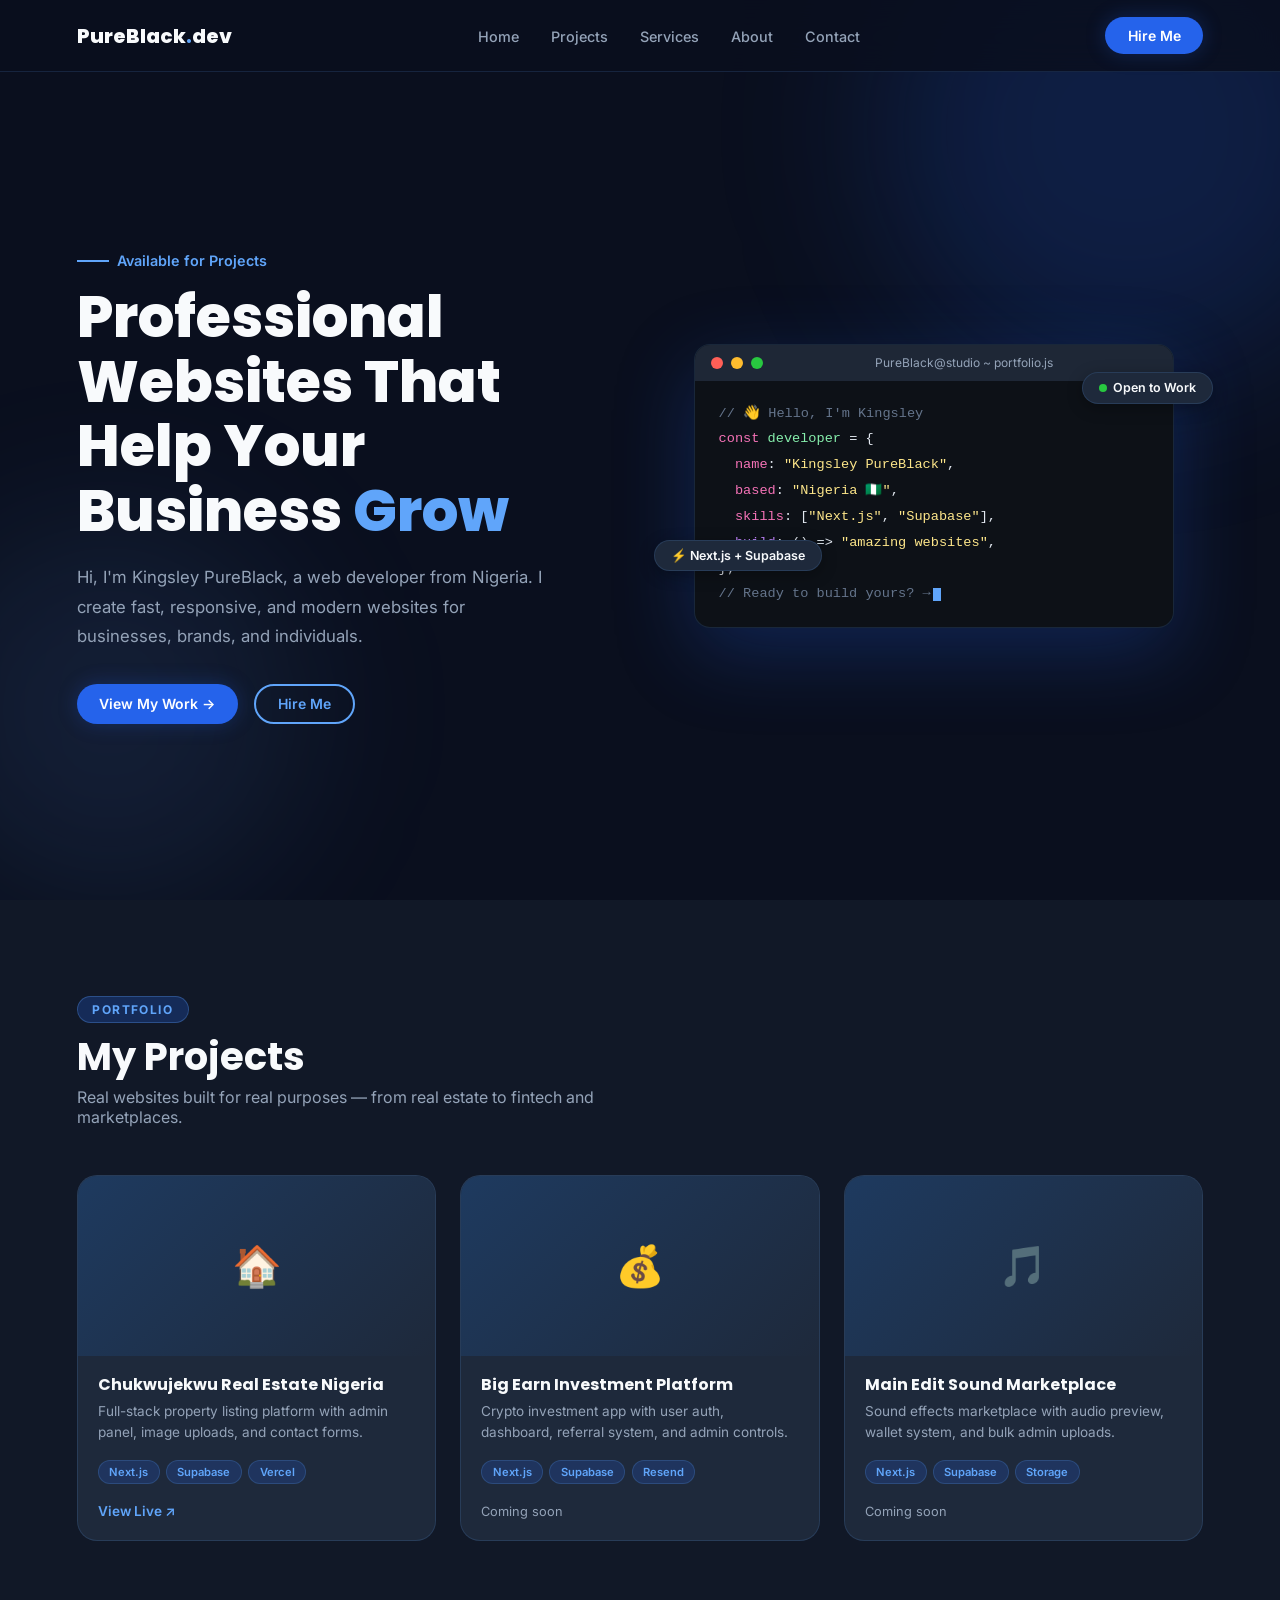
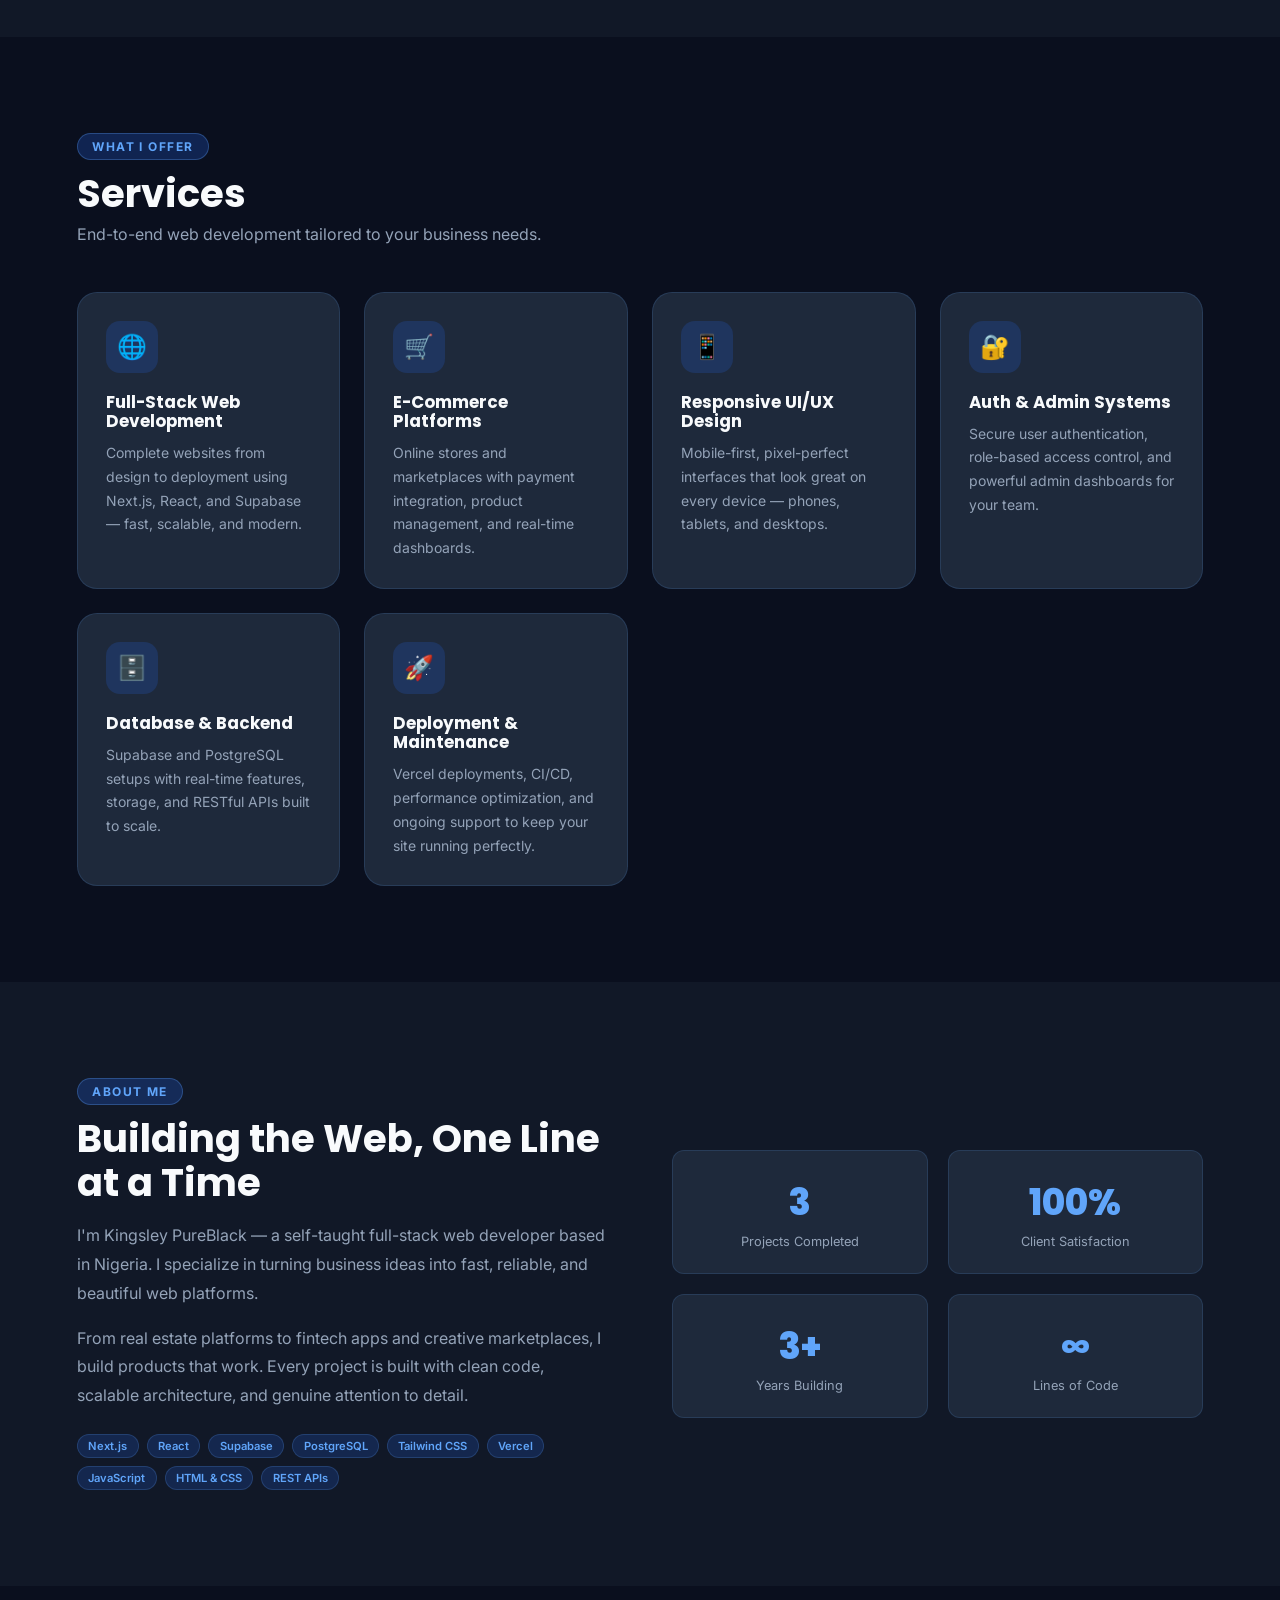
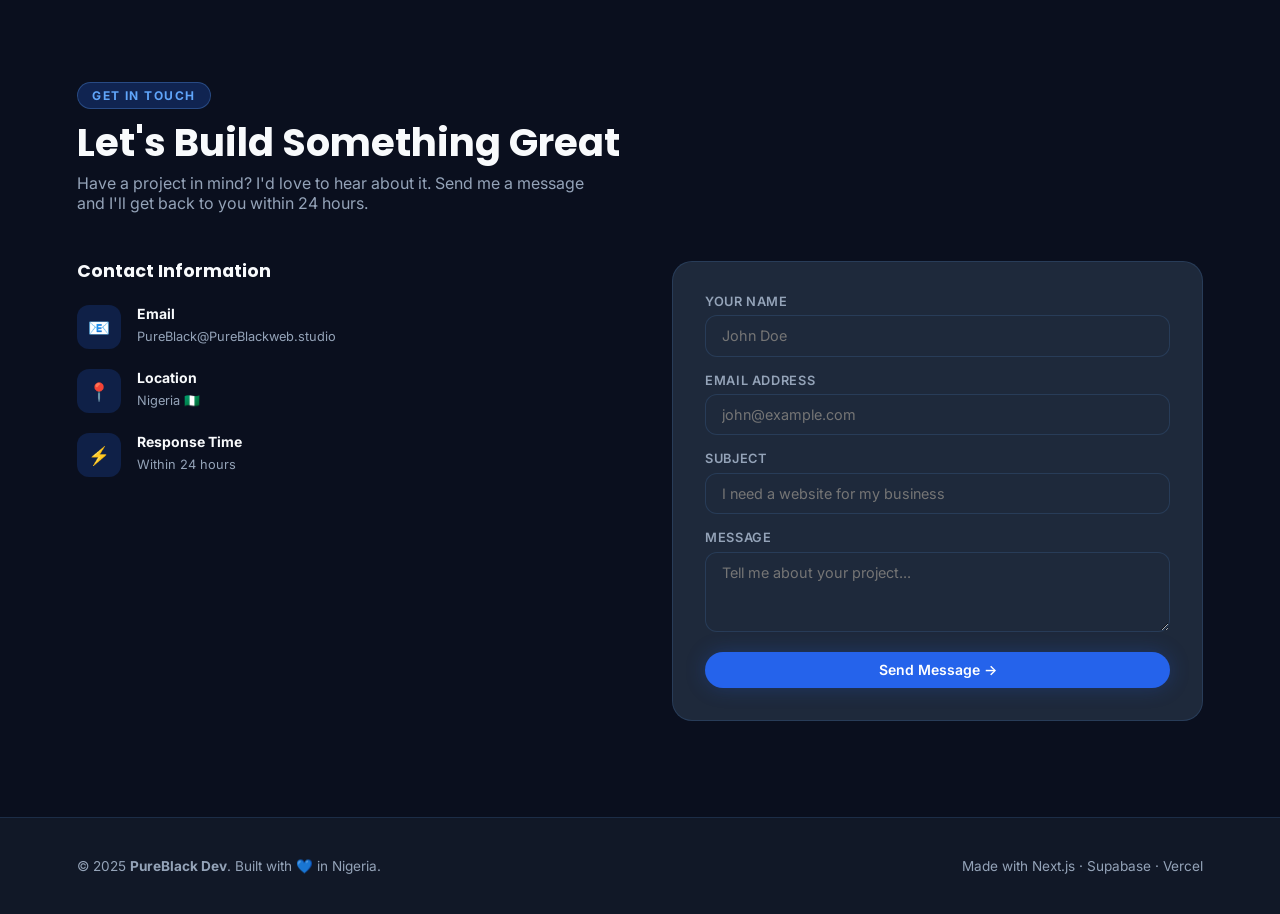
==== commit 38bbe93e: "Rebrand to PureBlack Dev" ====
--- a/index.html
+++ b/index.html
@@ -3,7 +3,7 @@
 <head>
   <meta charset="UTF-8" />
   <meta name="viewport" content="width=device-width, initial-scale=1.0" />
-  <title>Masalay Web Studio — Professional Web Development</title>
+  <title>PureBlack Dev — Professional Web Development</title>
   <link rel="preconnect" href="https://fonts.googleapis.com" />
   <link rel="preconnect" href="https://fonts.gstatic.com" crossorigin />
   <link href="https://fonts.googleapis.com/css2?family=Poppins:wght@400;600;700;800&family=Inter:wght@400;500;600&display=swap" rel="stylesheet" />
@@ -552,7 +552,7 @@
 
 <!-- NAV -->
 <nav id="navbar">
-  <a href="#home" class="nav-logo">Masalay<span>.</span>dev</a>
+  <a href="#home" class="nav-logo">PureBlack<span>.</span>dev</a>
   <ul class="nav-links">
     <li><a href="#home">Home</a></li>
     <li><a href="#projects">Projects</a></li>
@@ -663,7 +663,7 @@
     <div class="hero-text" style="animation: fadeUp .7s .1s both">
       <p class="greeting">Available for Projects</p>
       <h1>Professional Websites That Help Your Business <span>Grow</span></h1>
-      <p>Hi, I'm Kingsley Masalay, a web developer from Nigeria. I create fast, responsive, and modern websites for businesses, brands, and individuals.</p>
+      <p>Hi, I'm Kingsley PureBlack, a web developer from Nigeria. I create fast, responsive, and modern websites for businesses, brands, and individuals.</p>
       <div class="hero-btns">
         <a href="#projects" class="btn btn-primary">View My Work →</a>
         <a href="#contact" class="btn btn-outline">Hire Me</a>
@@ -676,12 +676,12 @@
           <span class="t-dot t-red"></span>
           <span class="t-dot t-yellow"></span>
           <span class="t-dot t-green"></span>
-          <span class="terminal-title">masalay@studio ~ portfolio.js</span>
+          <span class="terminal-title">PureBlack@studio ~ portfolio.js</span>
         </div>
         <div class="terminal-body">
           <div class="t-line"><span class="t-comment">// 👋 Hello, I'm Kingsley</span></div>
           <div class="t-line"><span class="t-key">const</span> <span class="t-val">developer</span> = {</div>
-          <div class="t-line">&nbsp;&nbsp;<span class="t-key">name</span>: <span class="t-str">"Kingsley Masalay"</span>,</div>
+          <div class="t-line">&nbsp;&nbsp;<span class="t-key">name</span>: <span class="t-str">"Kingsley PureBlack"</span>,</div>
           <div class="t-line">&nbsp;&nbsp;<span class="t-key">based</span>: <span class="t-str">"Nigeria 🇳🇬"</span>,</div>
           <div class="t-line">&nbsp;&nbsp;<span class="t-key">skills</span>: [<span class="t-str">"Next.js"</span>, <span class="t-str">"Supabase"</span>],</div>
           <div class="t-line">&nbsp;&nbsp;<span class="t-fn">build</span>: () =&gt; <span class="t-str">"amazing websites"</span>,</div>
@@ -750,7 +750,7 @@
       <div class="about-text">
         <span class="section-tag">About Me</span>
         <h2>Building the Web, One Line at a Time</h2>
-        <p>I'm Kingsley Masalay — a self-taught full-stack web developer based in Nigeria. I specialize in turning business ideas into fast, reliable, and beautiful web platforms.</p>
+        <p>I'm Kingsley PureBlack — a self-taught full-stack web developer based in Nigeria. I specialize in turning business ideas into fast, reliable, and beautiful web platforms.</p>
         <p>From real estate platforms to fintech apps and creative marketplaces, I build products that work. Every project is built with clean code, scalable architecture, and genuine attention to detail.</p>
         <div class="skills-list">
           <span class="tag">Next.js</span>
@@ -786,7 +786,7 @@
           <div class="icon">📧</div>
           <div class="text">
             <strong>Email</strong>
-            <span>masalay@masalayweb.studio</span>
+            <span>PureBlack@PureBlackweb.studio</span>
           </div>
         </div>
         <div class="contact-item">
@@ -834,7 +834,7 @@
 
 <!-- FOOTER -->
 <footer>
-  <p>© 2025 <strong>Masalay Web Studio</strong>. Built with 💙 in Nigeria.</p>
+  <p>© 2025 <strong>PureBlack Dev</strong>. Built with 💙 in Nigeria.</p>
   <p>Made with Next.js · Supabase · Vercel</p>
 </footer>
 
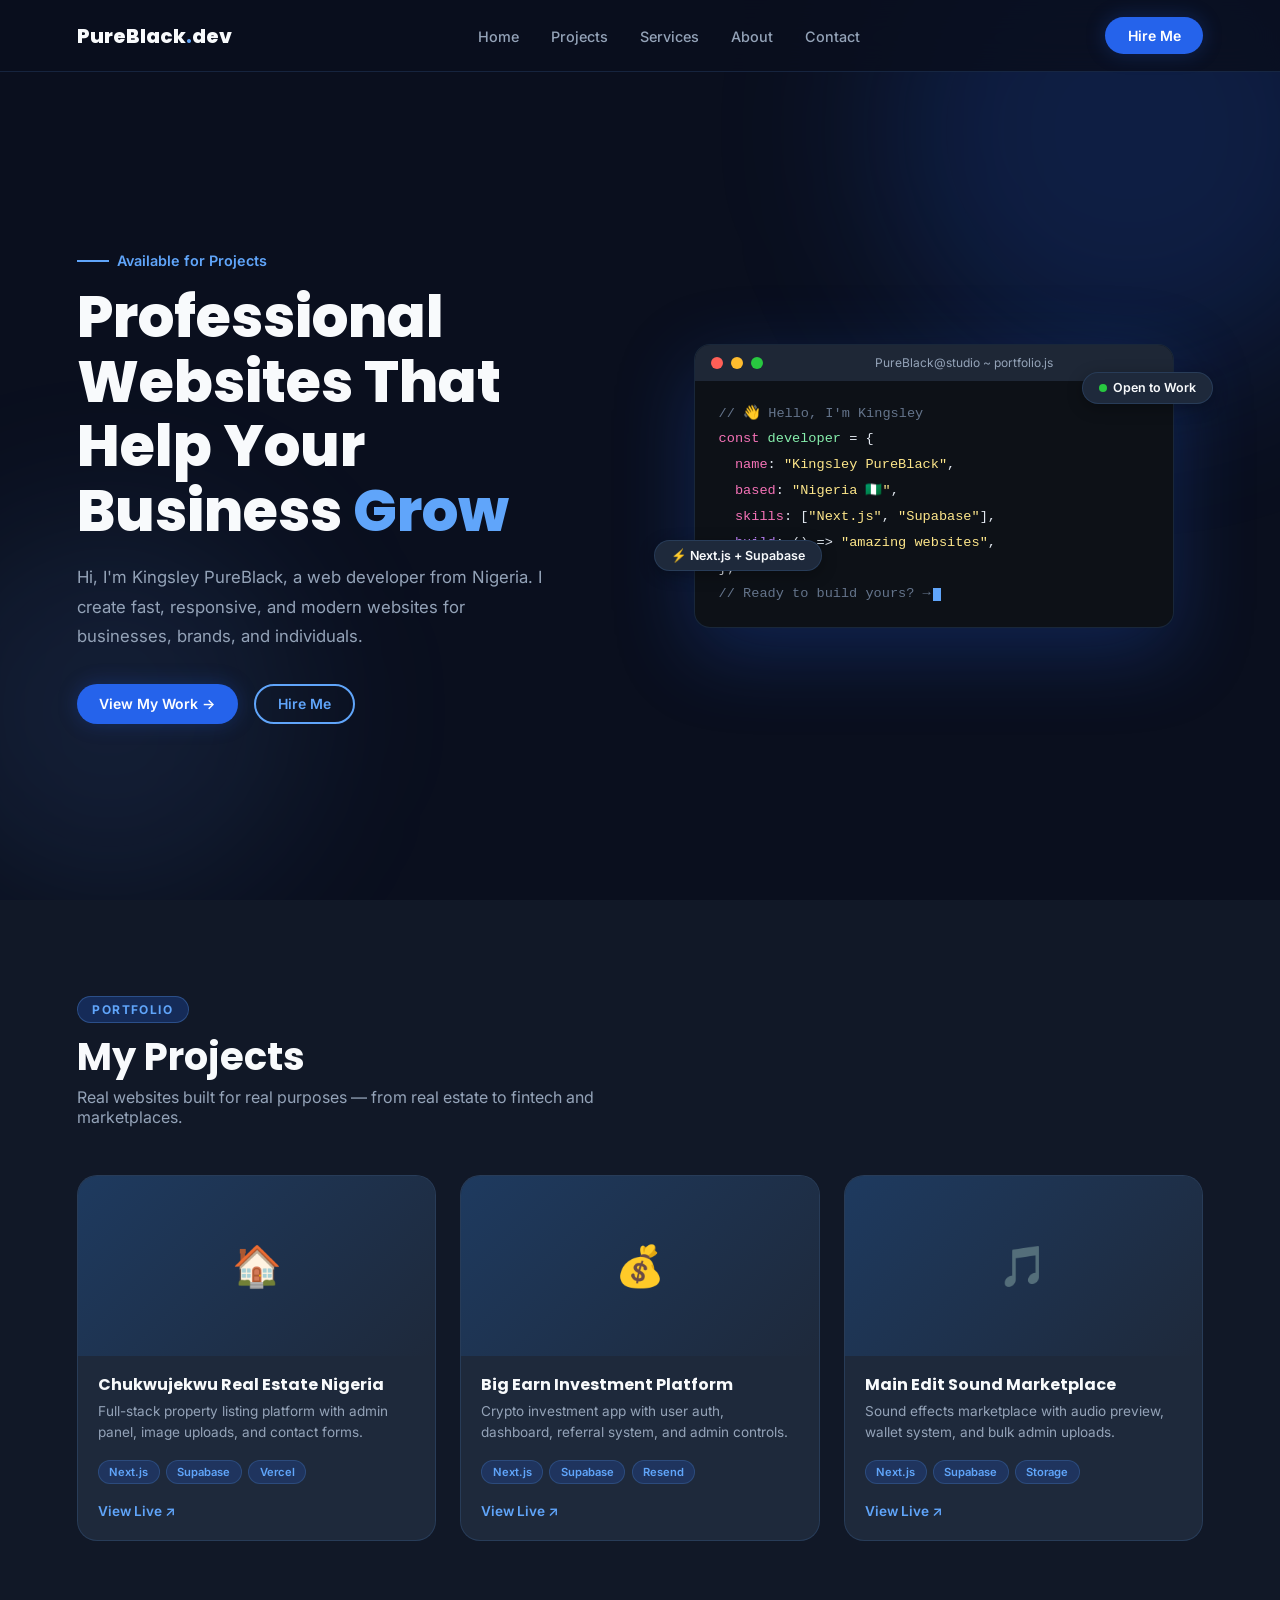
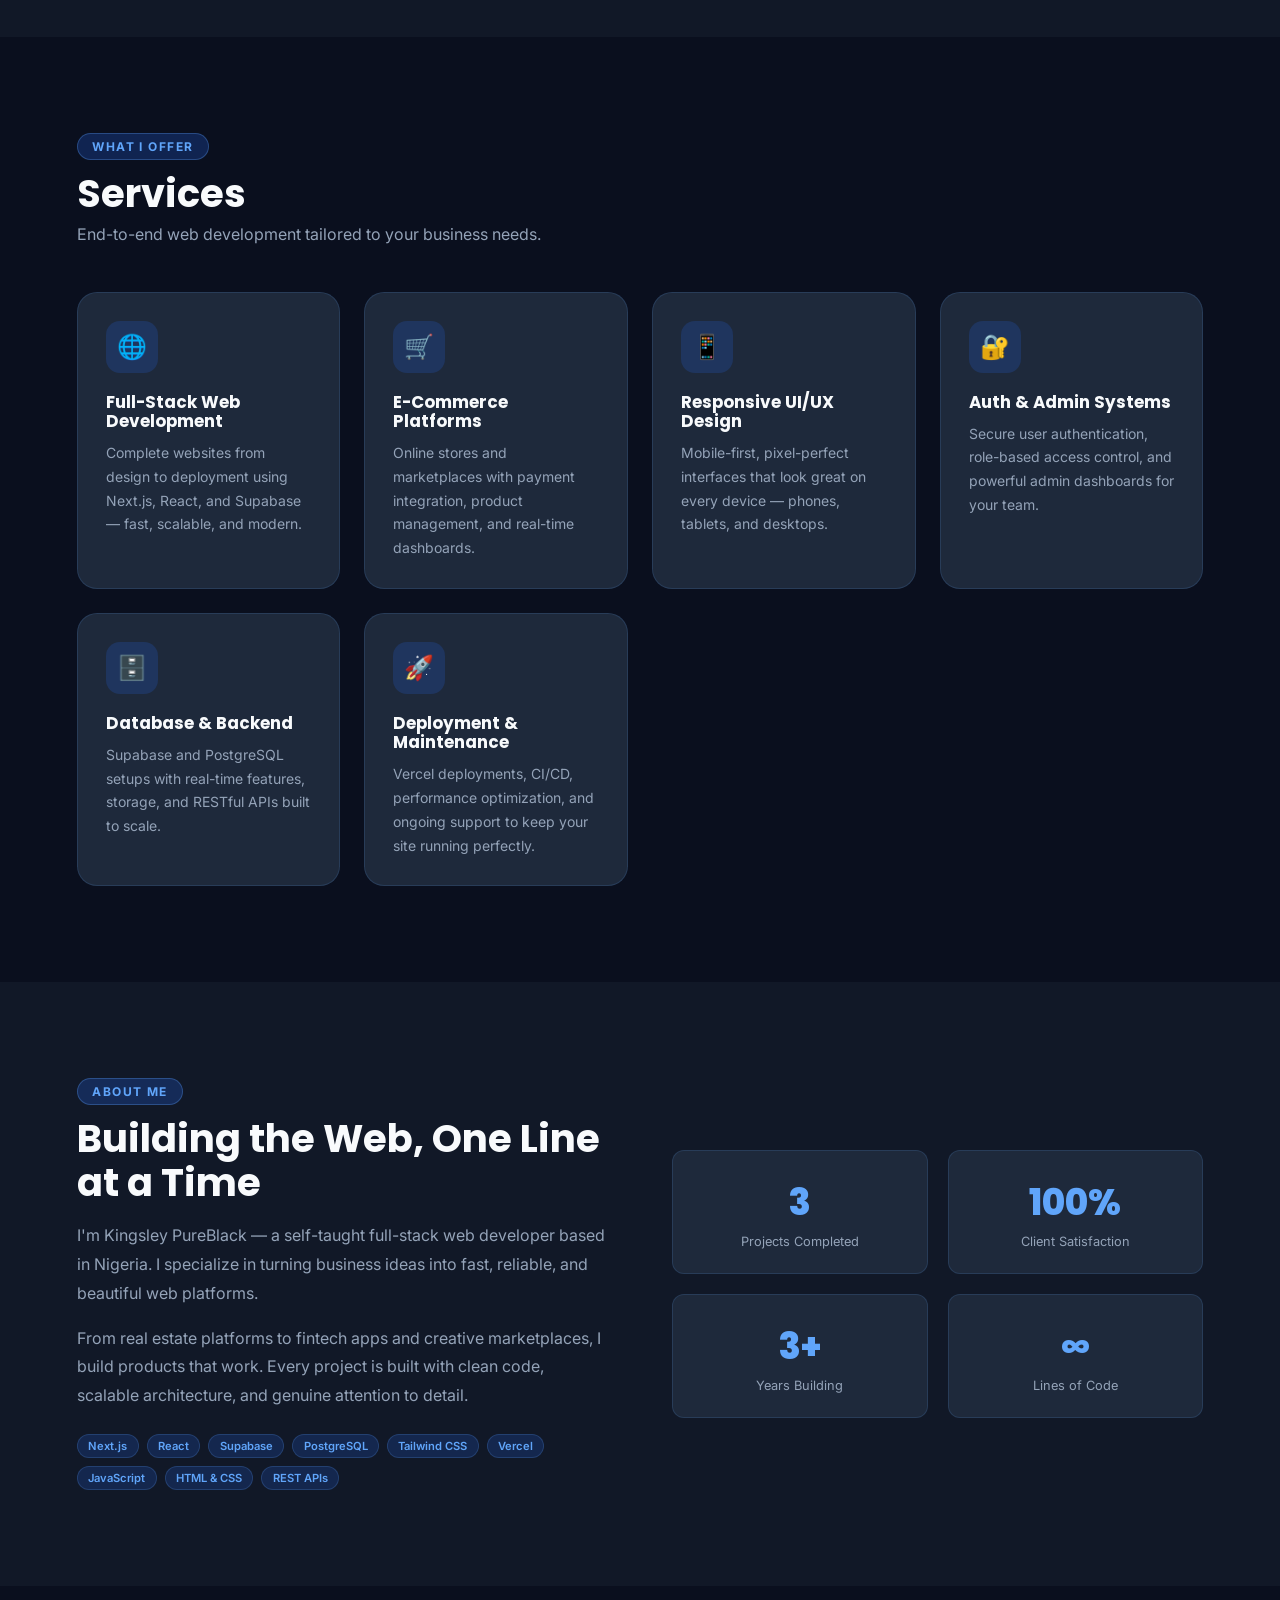
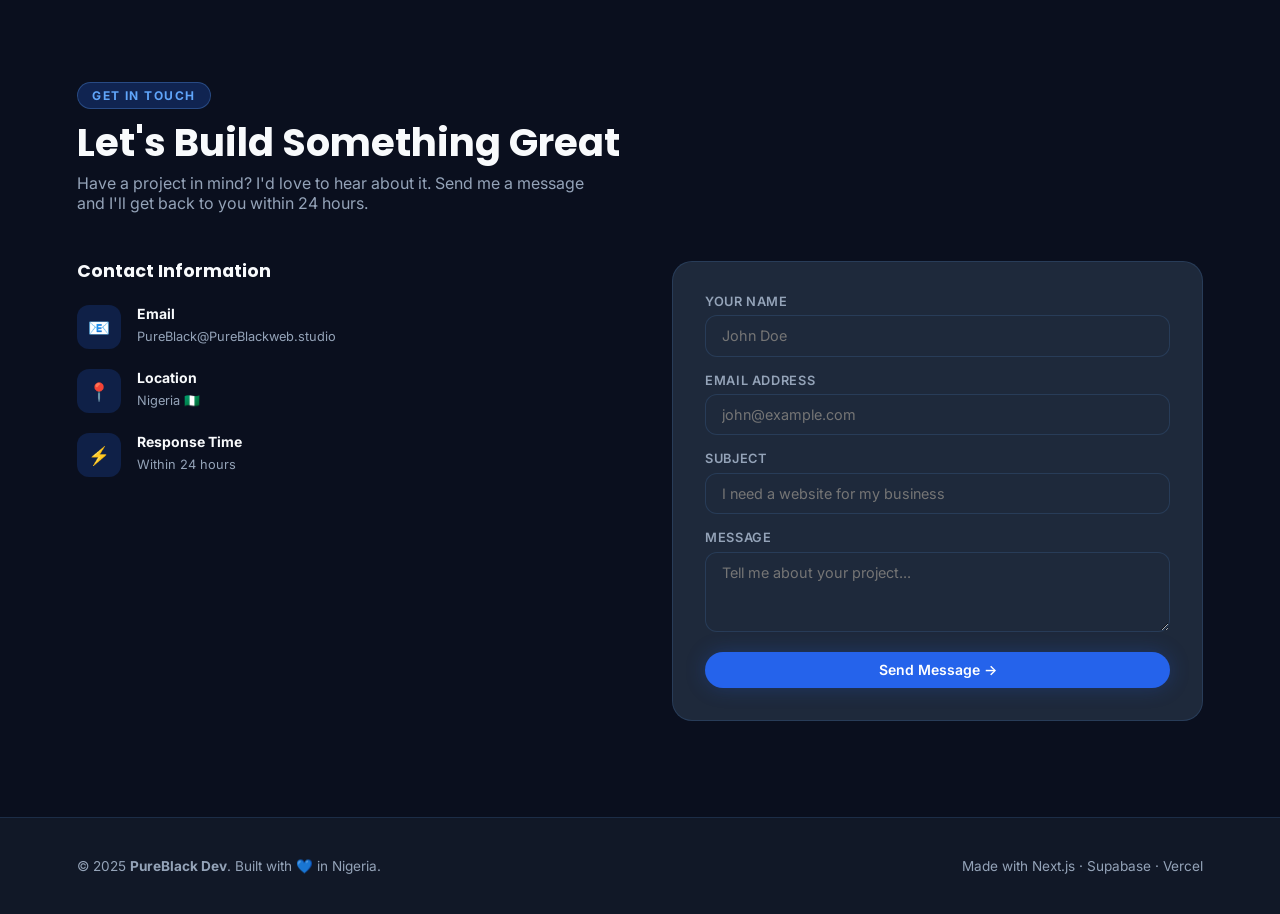
==== commit 9a8917c6: "Fix project live URLs" ====
--- a/index.html
+++ b/index.html
@@ -856,14 +856,14 @@
     {
       id: 2, name: 'Big Earn Investment Platform',
       desc: 'Crypto investment app with user auth, dashboard, referral system, and admin controls.',
-      url: '#',
+      url: 'https://bigearn-app.vercel.app',
       tags: ['Next.js','Supabase','Resend'],
       icon: '💰'
     },
     {
       id: 3, name: 'Main Edit Sound Marketplace',
       desc: 'Sound effects marketplace with audio preview, wallet system, and bulk admin uploads.',
-      url: '#',
+      url: 'https://mainedit.vercel.app/',
       tags: ['Next.js','Supabase','Storage'],
       icon: '🎵'
     }
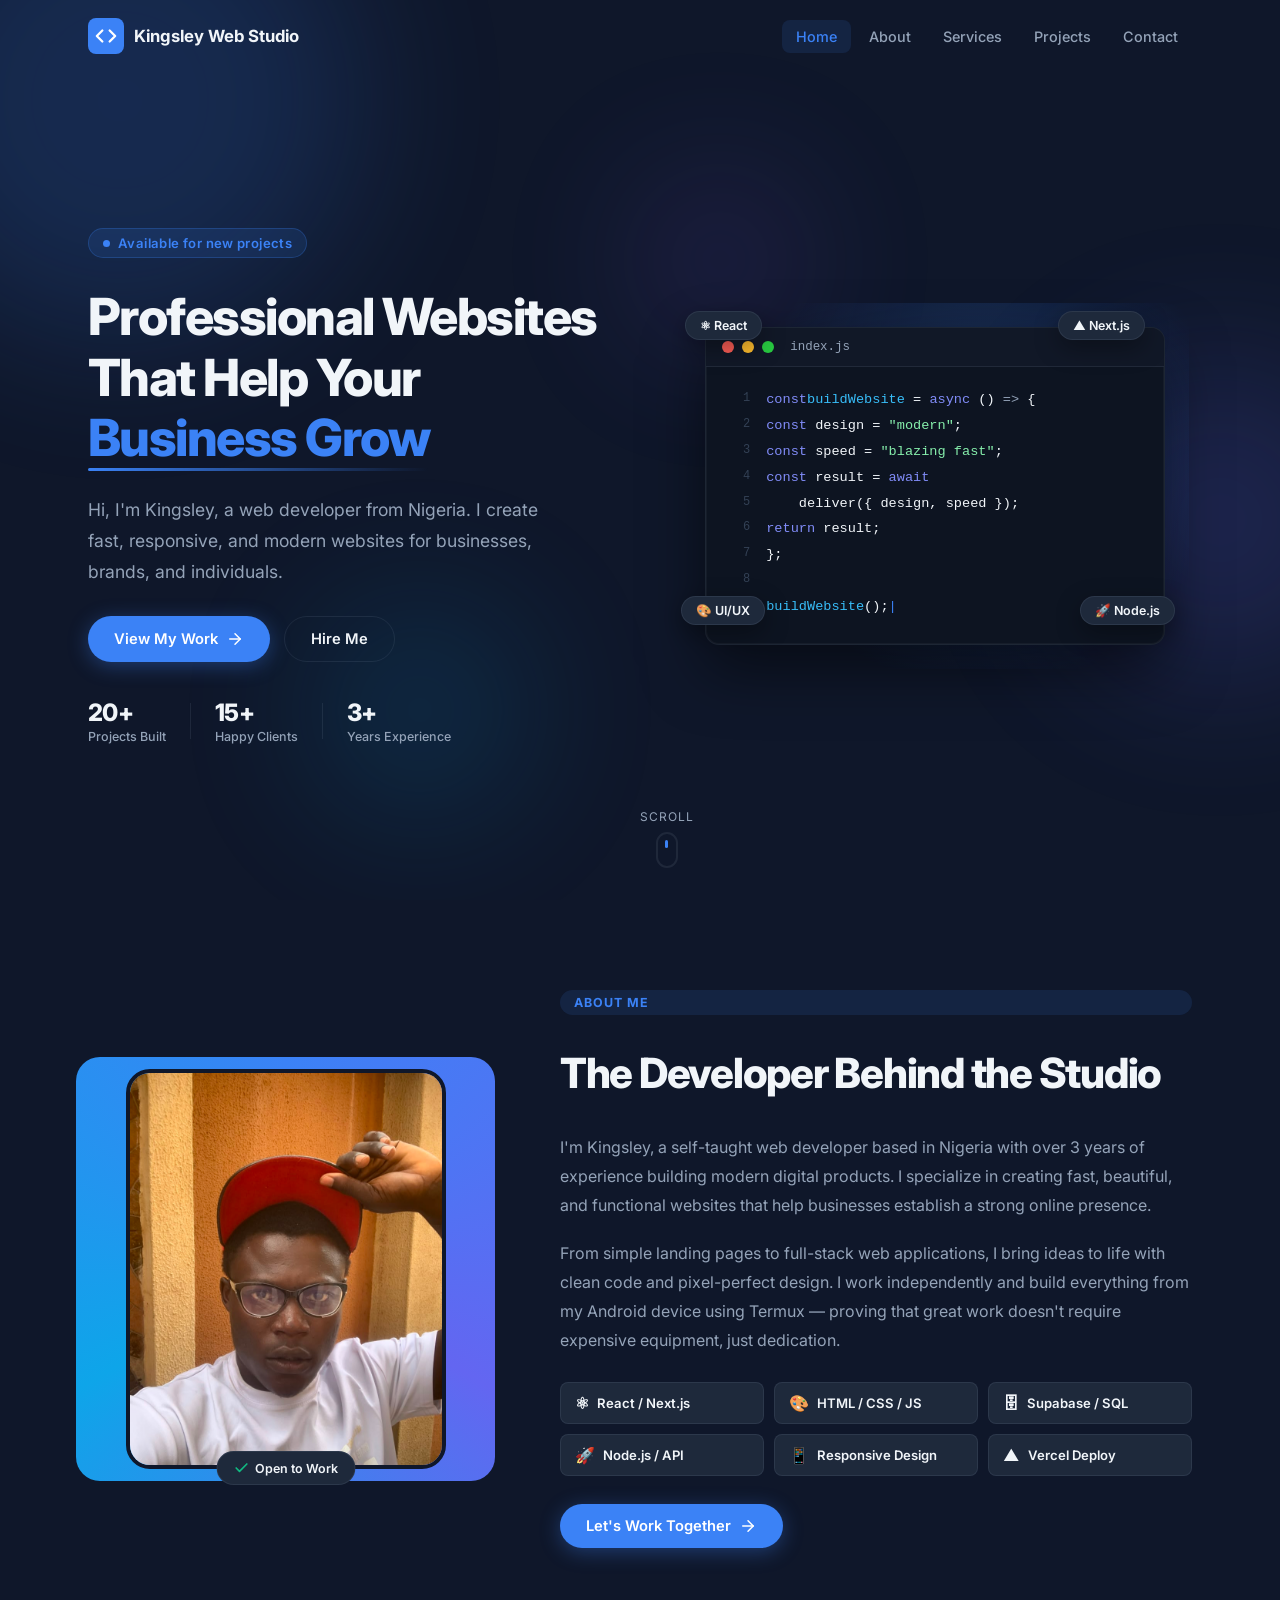
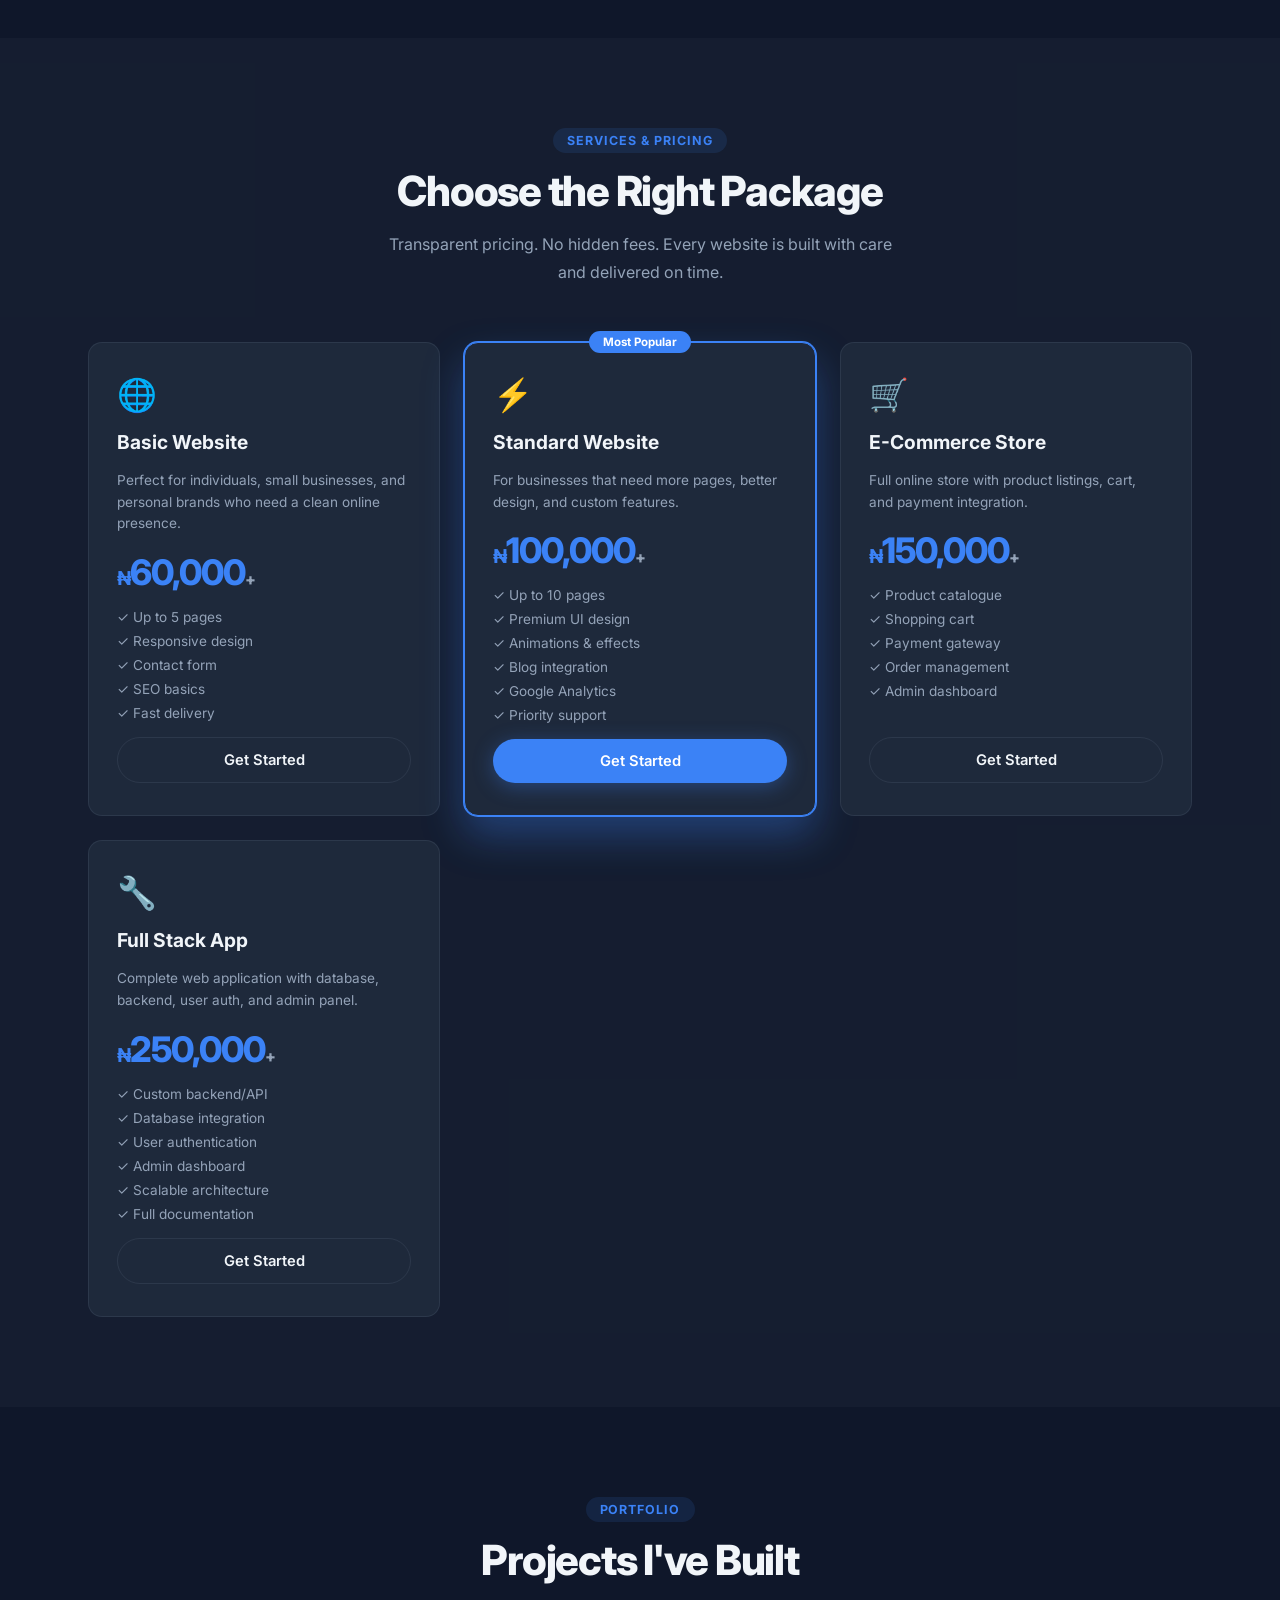
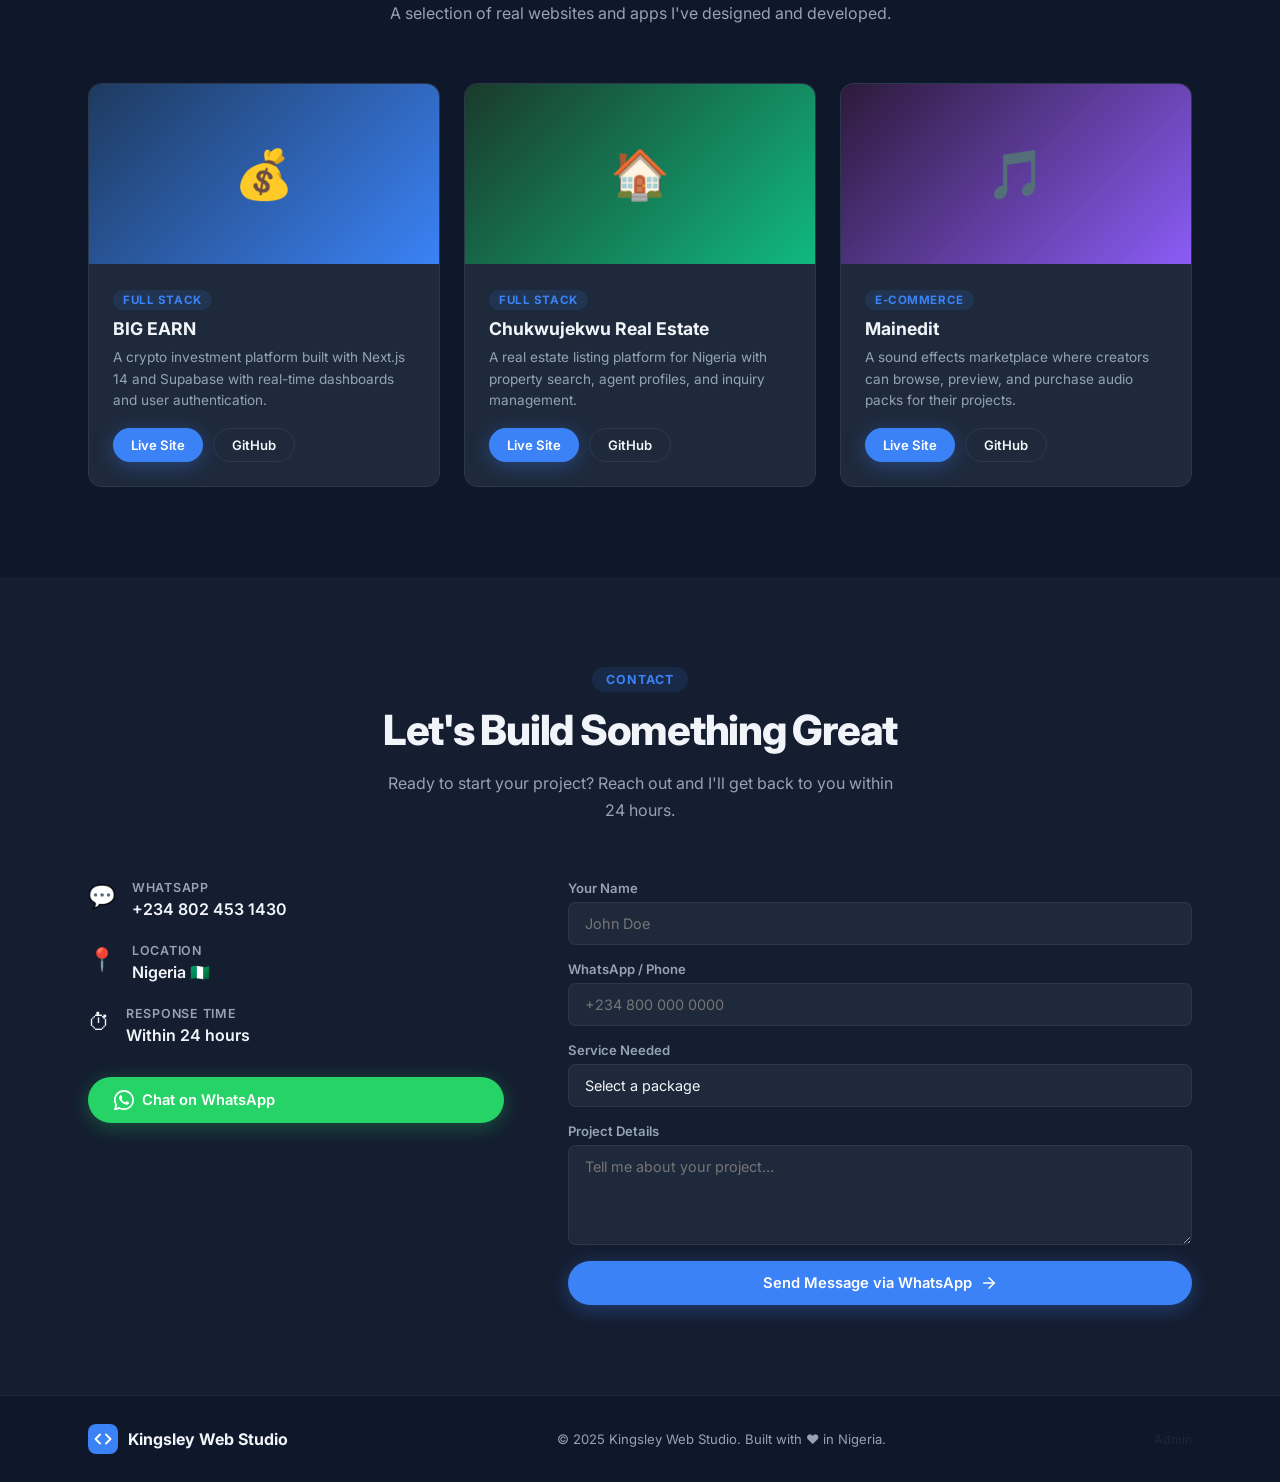
==== commit d548e4e9: "Full portfolio with admin panel" ====
--- a/index.html
+++ b/index.html
@@ -3,1099 +3,390 @@
 <head>
   <meta charset="UTF-8" />
   <meta name="viewport" content="width=device-width, initial-scale=1.0" />
-  <title>PureBlack Dev — Professional Web Development</title>
+  <title>Kingsley Web Studio</title>
   <link rel="preconnect" href="https://fonts.googleapis.com" />
   <link rel="preconnect" href="https://fonts.gstatic.com" crossorigin />
-  <link href="https://fonts.googleapis.com/css2?family=Poppins:wght@400;600;700;800&family=Inter:wght@400;500;600&display=swap" rel="stylesheet" />
-  <style>
-    *, *::before, *::after { box-sizing: border-box; margin: 0; padding: 0; }
-
-    :root {
-      --bg: #0A0F1E;
-      --bg2: #111827;
-      --card: #1E293B;
-      --blue: #2563EB;
-      --blue-light: #60A5FA;
-      --blue-glow: rgba(37,99,235,0.25);
-      --white: #F8FAFC;
-      --muted: #94A3B8;
-      --border: rgba(96,165,250,0.15);
-      --radius: 12px;
-      --nav-h: 72px;
-    }
-
-    html { scroll-behavior: smooth; }
-
-    body {
-      background: var(--bg);
-      color: var(--white);
-      font-family: 'Inter', sans-serif;
-      overflow-x: hidden;
-    }
-
-    /* ---- NAV ---- */
-    nav {
-      position: fixed; top: 0; left: 0; right: 0; z-index: 100;
-      height: var(--nav-h);
-      display: flex; align-items: center; justify-content: space-between;
-      padding: 0 6vw;
-      background: rgba(10,15,30,0.85);
-      backdrop-filter: blur(16px);
-      border-bottom: 1px solid var(--border);
-      transition: box-shadow .3s;
-    }
-    nav.scrolled { box-shadow: 0 4px 32px rgba(37,99,235,.15); }
-
-    .nav-logo {
-      font-family: 'Poppins', sans-serif;
-      font-weight: 800; font-size: 1.25rem;
-      color: var(--white); text-decoration: none;
-    }
-    .nav-logo span { color: var(--blue-light); }
-
-    .nav-links { display: flex; gap: 2rem; list-style: none; }
-    .nav-links a {
-      color: var(--muted); text-decoration: none; font-size: .9rem;
-      font-weight: 500; transition: color .2s;
-      position: relative;
-    }
-    .nav-links a::after {
-      content: ''; position: absolute; bottom: -4px; left: 0;
-      width: 0; height: 2px; background: var(--blue-light);
-      transition: width .25s;
-    }
-    .nav-links a:hover { color: var(--white); }
-    .nav-links a:hover::after { width: 100%; }
-
-    .nav-actions { display: flex; align-items: center; gap: 1rem; }
-
-    .btn {
-      display: inline-flex; align-items: center; justify-content: center;
-      padding: .6rem 1.4rem; border-radius: 50px;
-      font-family: 'Inter', sans-serif; font-weight: 600; font-size: .875rem;
-      cursor: pointer; text-decoration: none; transition: all .25s;
-      border: none;
-    }
-    .btn-primary {
-      background: var(--blue); color: #fff;
-      box-shadow: 0 0 20px var(--blue-glow);
-    }
-    .btn-primary:hover {
-      background: #1d4ed8; box-shadow: 0 0 32px rgba(37,99,235,.5);
-      transform: translateY(-2px);
-    }
-    .btn-outline {
-      background: transparent; color: var(--blue-light);
-      border: 2px solid var(--blue-light);
-    }
-    .btn-outline:hover {
-      background: var(--blue-glow); color: #fff;
-      transform: translateY(-2px);
-    }
-
-    /* Hamburger */
-    .hamburger {
-      display: none; flex-direction: column; gap: 5px;
-      background: none; border: none; cursor: pointer; padding: 4px;
-    }
-    .hamburger span {
-      display: block; width: 24px; height: 2px;
-      background: var(--white); border-radius: 2px; transition: all .3s;
-    }
-
-    /* ---- SIDEBAR (MOBILE + ADMIN) ---- */
-    .sidebar-overlay {
-      display: none; position: fixed; inset: 0; background: rgba(0,0,0,.6);
-      z-index: 200; backdrop-filter: blur(4px);
-    }
-    .sidebar-overlay.open { display: block; }
-
-    .sidebar {
-      position: fixed; top: 0; right: -320px; width: 300px; height: 100vh;
-      background: var(--bg2); border-left: 1px solid var(--border);
-      z-index: 201; transition: right .35s cubic-bezier(.4,0,.2,1);
-      display: flex; flex-direction: column; padding: 2rem 1.5rem;
-      gap: 1.5rem;
-    }
-    .sidebar.open { right: 0; }
-
-    .sidebar-close {
-      align-self: flex-end; background: none; border: none;
-      color: var(--muted); font-size: 1.5rem; cursor: pointer;
-    }
-
-    .sidebar-links { list-style: none; display: flex; flex-direction: column; gap: .75rem; }
-    .sidebar-links a {
-      color: var(--white); text-decoration: none; font-size: 1rem;
-      font-weight: 500; padding: .5rem 0; display: block;
-      border-bottom: 1px solid var(--border); transition: color .2s;
-    }
-    .sidebar-links a:hover { color: var(--blue-light); }
-
-    .sidebar-admin-btn {
-      margin-top: auto;
-      background: var(--card); border: 1px solid var(--border);
-      color: var(--blue-light); border-radius: var(--radius);
-      padding: .75rem 1rem; cursor: pointer; font-weight: 600;
-      font-family: 'Inter', sans-serif; display: flex; align-items: center;
-      gap: .5rem; transition: all .2s;
-    }
-    .sidebar-admin-btn:hover { background: var(--blue-glow); }
-
-    /* ---- MODAL (Admin Login + Panel) ---- */
-    .modal-overlay {
-      display: none; position: fixed; inset: 0;
-      background: rgba(0,0,0,.75); z-index: 300;
-      align-items: center; justify-content: center;
-    }
-    .modal-overlay.open { display: flex; }
-
-    .modal {
-      background: var(--bg2); border: 1px solid var(--border);
-      border-radius: 1.25rem; width: min(92vw, 480px);
-      padding: 2rem; position: relative; animation: modalIn .3s ease;
-    }
-    @keyframes modalIn {
-      from { opacity: 0; transform: translateY(24px) scale(.97); }
-      to   { opacity: 1; transform: none; }
-    }
-
-    .modal-close {
-      position: absolute; top: 1rem; right: 1rem;
-      background: none; border: none; color: var(--muted);
-      font-size: 1.25rem; cursor: pointer;
-    }
-
-    .modal h2 {
-      font-family: 'Poppins', sans-serif; font-size: 1.4rem;
-      margin-bottom: 1.5rem; color: var(--white);
-    }
-
-    .form-group { margin-bottom: 1rem; }
-    .form-group label {
-      display: block; font-size: .8rem; font-weight: 600;
-      color: var(--muted); margin-bottom: .4rem; text-transform: uppercase;
-      letter-spacing: .05em;
-    }
-    .form-group input, .form-group textarea, .form-group select {
-      width: 100%; padding: .7rem 1rem;
-      background: var(--card); border: 1px solid var(--border);
-      border-radius: var(--radius); color: var(--white);
-      font-family: 'Inter', sans-serif; font-size: .9rem;
-      outline: none; transition: border-color .2s;
-    }
-    .form-group input:focus, .form-group textarea:focus {
-      border-color: var(--blue);
-    }
-    .form-group textarea { resize: vertical; min-height: 80px; }
-
-    .form-error {
-      color: #f87171; font-size: .8rem; margin-top: .4rem; display: none;
-    }
-
-    /* ---- ADMIN PANEL MODAL ---- */
-    .admin-panel { width: min(95vw, 760px); max-height: 85vh; overflow-y: auto; }
-    .admin-panel h2 { font-size: 1.3rem; }
-
-    .admin-tabs { display: flex; gap: .5rem; margin-bottom: 1.5rem; flex-wrap: wrap; }
-    .admin-tab {
-      padding: .45rem 1rem; border-radius: 50px; font-size: .8rem;
-      font-weight: 600; background: var(--card); color: var(--muted);
-      border: 1px solid var(--border); cursor: pointer; transition: all .2s;
-    }
-    .admin-tab.active { background: var(--blue); color: #fff; border-color: var(--blue); }
-
-    .admin-tab-content { display: none; }
-    .admin-tab-content.active { display: block; }
-
-    .project-card-admin {
-      background: var(--card); border: 1px solid var(--border);
-      border-radius: var(--radius); padding: 1rem; margin-bottom: .75rem;
-      display: flex; justify-content: space-between; align-items: flex-start;
-      gap: 1rem;
-    }
-    .project-card-admin .del-btn {
-      background: rgba(248,113,113,.15); color: #f87171; border: none;
-      border-radius: 8px; padding: .4rem .75rem; cursor: pointer; font-size: .8rem;
-      white-space: nowrap; transition: background .2s;
-    }
-    .project-card-admin .del-btn:hover { background: rgba(248,113,113,.3); }
-
-    /* ---- SECTIONS ---- */
-    section { padding: 6rem 6vw; }
-
-    .section-tag {
-      display: inline-block; font-size: .75rem; font-weight: 700;
-      color: var(--blue-light); letter-spacing: .12em;
-      text-transform: uppercase; margin-bottom: .75rem;
-      padding: .3rem .9rem; background: var(--blue-glow);
-      border-radius: 50px; border: 1px solid rgba(96,165,250,.3);
-    }
-
-    h1, h2, h3 { font-family: 'Poppins', sans-serif; line-height: 1.15; }
-
-    /* ---- HERO ---- */
-    #home {
-      min-height: 100vh; padding-top: calc(var(--nav-h) + 4rem);
-      display: grid; grid-template-columns: 1fr 1fr;
-      align-items: center; gap: 3rem; padding-bottom: 4rem;
-      position: relative; overflow: hidden;
-    }
-
-    /* Floating BG shapes */
-    #home::before, #home::after {
-      content: ''; position: absolute; border-radius: 50%;
-      filter: blur(80px); pointer-events: none; animation: float 8s ease-in-out infinite;
-    }
-    #home::before {
-      width: 500px; height: 500px;
-      background: rgba(37,99,235,.18);
-      top: -120px; right: -100px;
-    }
-    #home::after {
-      width: 380px; height: 380px;
-      background: rgba(96,165,250,.1);
-      bottom: 0; left: -80px;
-      animation-delay: -4s;
-    }
-    @keyframes float {
-      0%, 100% { transform: translateY(0) scale(1); }
-      50%       { transform: translateY(-30px) scale(1.05); }
-    }
-
-    .hero-text { position: relative; z-index: 1; }
-
-    .hero-text .greeting {
-      font-size: .9rem; color: var(--blue-light); font-weight: 600;
-      margin-bottom: .75rem; display: flex; align-items: center; gap: .5rem;
-    }
-    .hero-text .greeting::before {
-      content: ''; width: 32px; height: 2px; background: var(--blue-light);
-    }
-
-    .hero-text h1 {
-      font-size: clamp(2.2rem, 4.5vw, 3.6rem);
-      font-weight: 800; line-height: 1.12; margin-bottom: 1.25rem;
-    }
-    .hero-text h1 span { color: var(--blue-light); }
-
-    .hero-text p {
-      color: var(--muted); font-size: 1.05rem; line-height: 1.75;
-      max-width: 480px; margin-bottom: 2rem;
-    }
-
-    .hero-btns { display: flex; gap: 1rem; flex-wrap: wrap; }
-
-    /* Terminal Illustration */
-    .hero-visual {
-      position: relative; z-index: 1;
-      display: flex; justify-content: center; align-items: center;
-    }
-
-    .terminal {
-      width: 100%; max-width: 480px;
-      background: #0d1117; border: 1px solid var(--border);
-      border-radius: 1rem; overflow: hidden;
-      box-shadow: 0 24px 80px rgba(37,99,235,.25);
-      animation: fadeUp .8s .3s both;
-    }
-
-    .terminal-bar {
-      background: #1e2736; padding: .65rem 1rem;
-      display: flex; align-items: center; gap: .5rem;
-    }
-    .t-dot { width: 12px; height: 12px; border-radius: 50%; }
-    .t-red { background: #ff5f57; }
-    .t-yellow { background: #febc2e; }
-    .t-green { background: #28c840; }
-    .terminal-title {
-      font-size: .75rem; color: var(--muted); margin-left: auto; margin-right: auto;
-    }
-
-    .terminal-body {
-      padding: 1.25rem 1.5rem;
-      font-family: 'Courier New', monospace; font-size: .85rem;
-      line-height: 1.9; color: #e2e8f0;
-    }
-    .t-line { opacity: 0; animation: typeLine .1s forwards; }
-    .t-line:nth-child(1) { animation-delay: .6s; }
-    .t-line:nth-child(2) { animation-delay: 1.1s; }
-    .t-line:nth-child(3) { animation-delay: 1.6s; }
-    .t-line:nth-child(4) { animation-delay: 2.1s; }
-    .t-line:nth-child(5) { animation-delay: 2.6s; }
-    .t-line:nth-child(6) { animation-delay: 3.1s; }
-    .t-line:nth-child(7) { animation-delay: 3.6s; }
-    .t-line:nth-child(8) { animation-delay: 4.1s; }
-    @keyframes typeLine {
-      to { opacity: 1; }
-    }
-
-    .t-prompt { color: var(--blue-light); }
-    .t-key { color: #f472b6; }
-    .t-val { color: #86efac; }
-    .t-comment { color: #64748b; }
-    .t-fn { color: #c084fc; }
-    .t-str { color: #fde68a; }
-    .t-blink {
-      display: inline-block; width: 8px; height: 1em;
-      background: var(--blue-light); animation: blink 1s step-end infinite;
-      vertical-align: text-bottom; margin-left: 2px;
-    }
-    @keyframes blink { 50% { opacity: 0; } }
-
-    /* Floating mini badges */
-    .hero-badge {
-      position: absolute; background: var(--card); border: 1px solid var(--border);
-      border-radius: 50px; padding: .45rem 1rem; font-size: .78rem; font-weight: 600;
-      color: var(--white); display: flex; align-items: center; gap: .4rem;
-      animation: floatBadge 5s ease-in-out infinite; box-shadow: 0 4px 16px rgba(0,0,0,.3);
-    }
-    .hero-badge.b1 { top: 10%; right: -10px; animation-delay: 0s; }
-    .hero-badge.b2 { bottom: 20%; left: -10px; animation-delay: -2.5s; }
-    @keyframes floatBadge {
-      0%, 100% { transform: translateY(0); }
-      50%       { transform: translateY(-10px); }
-    }
-    .badge-dot { width: 8px; height: 8px; border-radius: 50%; background: #28c840; }
-
-    /* ---- PROJECTS ---- */
-    #projects { background: var(--bg2); }
-    #projects h2 { font-size: clamp(1.8rem, 3vw, 2.5rem); margin-bottom: .5rem; }
-    #projects > p { color: var(--muted); margin-bottom: 3rem; max-width: 520px; }
-
-    .projects-grid {
-      display: grid;
-      grid-template-columns: repeat(auto-fill, minmax(300px, 1fr));
-      gap: 1.5rem;
-    }
-
-    .project-card {
-      background: var(--card); border: 1px solid var(--border);
-      border-radius: 1.25rem; overflow: hidden;
-      transition: transform .3s, box-shadow .3s;
-      animation: fadeUp .6s both;
-    }
-    .project-card:hover {
-      transform: translateY(-6px);
-      box-shadow: 0 16px 48px rgba(37,99,235,.2);
-    }
-    .project-card .thumb {
-      height: 180px; background: linear-gradient(135deg, #1e3a5f, #1e293b);
-      display: flex; align-items: center; justify-content: center;
-      font-size: 2.5rem;
-    }
-    .project-card .thumb img {
-      width: 100%; height: 100%; object-fit: cover;
-    }
-    .project-card .info { padding: 1.25rem; }
-    .project-card h3 { font-size: 1rem; font-weight: 700; margin-bottom: .4rem; }
-    .project-card p { font-size: .85rem; color: var(--muted); line-height: 1.6; margin-bottom: 1rem; }
-    .project-card .tags { display: flex; flex-wrap: wrap; gap: .4rem; margin-bottom: 1rem; }
-    .tag {
-      font-size: .7rem; padding: .25rem .65rem; border-radius: 50px;
-      background: rgba(37,99,235,.2); color: var(--blue-light);
-      border: 1px solid rgba(96,165,250,.2); font-weight: 600;
-    }
-    .project-link {
-      font-size: .85rem; color: var(--blue-light); text-decoration: none;
-      font-weight: 600; display: inline-flex; align-items: center; gap: .3rem;
-      transition: gap .2s;
-    }
-    .project-link:hover { gap: .6rem; }
-
-    /* ---- SERVICES ---- */
-    #services h2 { font-size: clamp(1.8rem, 3vw, 2.5rem); margin-bottom: .5rem; }
-    #services > p { color: var(--muted); margin-bottom: 3rem; max-width: 520px; }
-
-    .services-grid {
-      display: grid;
-      grid-template-columns: repeat(auto-fill, minmax(260px, 1fr));
-      gap: 1.5rem;
-    }
-
-    .service-card {
-      background: var(--card); border: 1px solid var(--border);
-      border-radius: 1.25rem; padding: 1.75rem;
-      transition: transform .3s, box-shadow .3s;
-      position: relative; overflow: hidden;
-    }
-    .service-card::before {
-      content: ''; position: absolute; inset: 0;
-      background: linear-gradient(135deg, var(--blue-glow), transparent);
-      opacity: 0; transition: opacity .3s;
-    }
-    .service-card:hover { transform: translateY(-4px); box-shadow: 0 12px 40px var(--blue-glow); }
-    .service-card:hover::before { opacity: 1; }
-
-    .service-icon {
-      width: 52px; height: 52px; border-radius: 14px;
-      background: rgba(37,99,235,.2); display: flex;
-      align-items: center; justify-content: center;
-      font-size: 1.5rem; margin-bottom: 1.25rem;
-    }
-    .service-card h3 { font-size: 1.05rem; margin-bottom: .6rem; }
-    .service-card p { font-size: .875rem; color: var(--muted); line-height: 1.7; }
-
-    /* ---- ABOUT ---- */
-    #about { background: var(--bg2); }
-    .about-inner {
-      display: grid; grid-template-columns: 1fr 1fr;
-      gap: 4rem; align-items: center;
-    }
-    .about-text h2 { font-size: clamp(1.8rem, 3vw, 2.5rem); margin-bottom: 1rem; }
-    .about-text p { color: var(--muted); line-height: 1.8; margin-bottom: 1rem; }
-
-    .skills-list { display: flex; flex-wrap: wrap; gap: .5rem; margin-top: 1.5rem; }
-
-    .about-stats {
-      display: grid; grid-template-columns: 1fr 1fr;
-      gap: 1.25rem;
-    }
-    .stat-box {
-      background: var(--card); border: 1px solid var(--border);
-      border-radius: var(--radius); padding: 1.5rem; text-align: center;
-    }
-    .stat-box .num {
-      font-family: 'Poppins', sans-serif; font-size: 2.25rem;
-      font-weight: 800; color: var(--blue-light); display: block;
-    }
-    .stat-box .label { font-size: .8rem; color: var(--muted); margin-top: .25rem; }
-
-    /* ---- CONTACT ---- */
-    #contact h2 { font-size: clamp(1.8rem, 3vw, 2.5rem); margin-bottom: .5rem; }
-    #contact > p { color: var(--muted); margin-bottom: 3rem; max-width: 520px; }
-
-    .contact-inner {
-      display: grid; grid-template-columns: 1fr 1fr; gap: 4rem; align-items: start;
-    }
-
-    .contact-info h3 { font-size: 1.1rem; margin-bottom: 1.5rem; }
-    .contact-item {
-      display: flex; gap: 1rem; margin-bottom: 1.25rem; align-items: flex-start;
-    }
-    .contact-item .icon {
-      width: 44px; height: 44px; flex-shrink: 0;
-      background: rgba(37,99,235,.2); border-radius: 12px;
-      display: flex; align-items: center; justify-content: center; font-size: 1.1rem;
-    }
-    .contact-item .text strong { display: block; font-size: .875rem; margin-bottom: .2rem; }
-    .contact-item .text span { font-size: .8rem; color: var(--muted); }
-
-    .contact-form { background: var(--card); border: 1px solid var(--border); border-radius: 1.25rem; padding: 2rem; }
-
-    .contact-success {
-      text-align: center; padding: 2rem;
-      color: #86efac; display: none;
-    }
-    .contact-success.show { display: block; }
-
-    /* ---- FOOTER ---- */
-    footer {
-      background: var(--bg2); border-top: 1px solid var(--border);
-      padding: 2.5rem 6vw; display: flex;
-      justify-content: space-between; align-items: center;
-      flex-wrap: wrap; gap: 1rem;
-    }
-    footer p { font-size: .85rem; color: var(--muted); }
-    footer a { color: var(--blue-light); text-decoration: none; }
-
-    /* ---- ANIMATIONS ---- */
-    @keyframes fadeUp {
-      from { opacity: 0; transform: translateY(32px); }
-      to   { opacity: 1; transform: none; }
-    }
-
-    .fade-in { opacity: 0; transform: translateY(28px); transition: opacity .7s, transform .7s; }
-    .fade-in.visible { opacity: 1; transform: none; }
-
-    /* ---- RESPONSIVE ---- */
-    @media (max-width: 900px) {
-      #home { grid-template-columns: 1fr; text-align: center; }
-      .hero-text p { margin: 0 auto 2rem; }
-      .hero-btns { justify-content: center; }
-      .hero-text .greeting { justify-content: center; }
-      .hero-visual { display: none; }
-
-      .about-inner, .contact-inner { grid-template-columns: 1fr; }
-      .nav-links, .nav-actions { display: none; }
-      .hamburger { display: flex; }
-    }
-
-    @media (max-width: 600px) {
-      section { padding: 4rem 5vw; }
-      .projects-grid { grid-template-columns: 1fr; }
-      .services-grid { grid-template-columns: 1fr; }
-      .about-stats { grid-template-columns: 1fr 1fr; }
-    }
-
-    /* Scrollbar */
-    ::-webkit-scrollbar { width: 6px; }
-    ::-webkit-scrollbar-track { background: var(--bg); }
-    ::-webkit-scrollbar-thumb { background: var(--blue); border-radius: 3px; }
-
-    /* Notification toast */
-    .toast {
-      position: fixed; bottom: 2rem; right: 2rem; z-index: 999;
-      background: var(--card); border: 1px solid var(--border);
-      border-radius: var(--radius); padding: 1rem 1.5rem;
-      font-size: .875rem; color: var(--white);
-      box-shadow: 0 8px 32px rgba(0,0,0,.4);
-      transform: translateY(100px); opacity: 0;
-      transition: all .3s; pointer-events: none;
-    }
-    .toast.show { transform: none; opacity: 1; }
-    .toast.success { border-left: 3px solid #86efac; }
-    .toast.error   { border-left: 3px solid #f87171; }
-  </style>
+  <link href="https://fonts.googleapis.com/css2?family=Inter:wght@400;500;600;700;800&display=swap" rel="stylesheet" />
+  <link rel="stylesheet" href="style.css" />
 </head>
 <body>
 
-<!-- NAV -->
-<nav id="navbar">
-  <a href="#home" class="nav-logo">PureBlack<span>.</span>dev</a>
-  <ul class="nav-links">
-    <li><a href="#home">Home</a></li>
-    <li><a href="#projects">Projects</a></li>
-    <li><a href="#services">Services</a></li>
-    <li><a href="#about">About</a></li>
-    <li><a href="#contact">Contact</a></li>
-  </ul>
-  <div class="nav-actions">
-    <a href="#contact" class="btn btn-primary">Hire Me</a>
+  <!-- BACKGROUND SHAPES -->
+  <div class="bg-shapes" aria-hidden="true">
+    <div class="shape shape-1"></div>
+    <div class="shape shape-2"></div>
+    <div class="shape shape-3"></div>
+    <div class="shape shape-4"></div>
   </div>
-  <button class="hamburger" id="hamburgerBtn" aria-label="Menu">
-    <span></span><span></span><span></span>
-  </button>
-</nav>
-
-<!-- SIDEBAR -->
-<div class="sidebar-overlay" id="sidebarOverlay"></div>
-<aside class="sidebar" id="sidebar">
-  <button class="sidebar-close" id="sidebarClose">✕</button>
-  <ul class="sidebar-links">
-    <li><a href="#home" class="sidebar-link">🏠 Home</a></li>
-    <li><a href="#projects" class="sidebar-link">💼 Projects</a></li>
-    <li><a href="#services" class="sidebar-link">⚙️ Services</a></li>
-    <li><a href="#about" class="sidebar-link">👤 About</a></li>
-    <li><a href="#contact" class="sidebar-link">✉️ Contact</a></li>
-  </ul>
-  <button class="sidebar-admin-btn" id="adminBtn">🔐 Admin Panel</button>
-</aside>
-
-<!-- ADMIN LOGIN MODAL -->
-<div class="modal-overlay" id="adminLoginModal">
-  <div class="modal">
-    <button class="modal-close" id="closeAdminLogin">✕</button>
-    <h2>🔐 Admin Login</h2>
-    <div class="form-group">
-      <label>Email</label>
-      <input type="email" id="adminEmail" placeholder="admin@Masalaty.com" />
+
+  <!-- NAVBAR -->
+  <header class="navbar" id="navbar">
+    <div class="container nav-container">
+      <a href="#home" class="brand">
+        <span class="brand-icon">
+          <svg width="22" height="22" viewBox="0 0 24 24" fill="none" stroke="currentColor" stroke-width="2.5" stroke-linecap="round" stroke-linejoin="round">
+            <polyline points="16 18 22 12 16 6"></polyline>
+            <polyline points="8 6 2 12 8 18"></polyline>
+          </svg>
+        </span>
+        Kingsley Web Studio
+      </a>
+      <nav class="nav-links" id="nav-links">
+        <a href="#home"     class="nav-link active">Home</a>
+        <a href="#about"    class="nav-link">About</a>
+        <a href="#services" class="nav-link">Services</a>
+        <a href="#projects" class="nav-link">Projects</a>
+        <a href="#contact"  class="nav-link">Contact</a>
+      </nav>
+      <button class="hamburger" id="hamburger" aria-label="Toggle menu" aria-expanded="false">
+        <span></span><span></span><span></span>
+      </button>
     </div>
-    <div class="form-group">
-      <label>Password</label>
-      <input type="password" id="adminPass" placeholder="••••••••" />
+  </header>
+
+  <main>
+
+    <!-- ===== HERO ===== -->
+    <section class="hero" id="home">
+      <div class="container hero-container">
+        <div class="hero-content">
+          <div class="hero-badge animate-fade-up" style="--delay:0.1s">
+            <span class="badge-dot"></span>
+            Available for new projects
+          </div>
+          <h1 class="hero-headline animate-fade-up" style="--delay:0.25s">
+            Professional Websites That Help Your
+            <span class="headline-accent">Business Grow</span>
+          </h1>
+          <p class="hero-description animate-fade-up" style="--delay:0.4s">
+            Hi, I'm Kingsley, a web developer from Nigeria. I create fast, responsive, and
+            modern websites for businesses, brands, and individuals.
+          </p>
+          <div class="hero-buttons animate-fade-up" style="--delay:0.55s">
+            <a href="#projects" class="btn btn-primary">
+              View My Work
+              <svg width="18" height="18" viewBox="0 0 24 24" fill="none" stroke="currentColor" stroke-width="2" stroke-linecap="round" stroke-linejoin="round"><line x1="5" y1="12" x2="19" y2="12"></line><polyline points="12 5 19 12 12 19"></polyline></svg>
+            </a>
+            <a href="#contact" class="btn btn-outline">Hire Me</a>
+          </div>
+          <div class="hero-stats animate-fade-up" style="--delay:0.7s">
+            <div class="stat"><span class="stat-number">20+</span><span class="stat-label">Projects Built</span></div>
+            <div class="stat-divider"></div>
+            <div class="stat"><span class="stat-number">15+</span><span class="stat-label">Happy Clients</span></div>
+            <div class="stat-divider"></div>
+            <div class="stat"><span class="stat-number">3+</span><span class="stat-label">Years Experience</span></div>
+          </div>
+        </div>
+        <div class="hero-visual animate-fade-left" style="--delay:0.3s">
+          <div class="visual-card">
+            <div class="editor-window">
+              <div class="editor-topbar">
+                <span class="dot dot-red"></span>
+                <span class="dot dot-yellow"></span>
+                <span class="dot dot-green"></span>
+                <span class="editor-filename">index.js</span>
+              </div>
+              <div class="editor-body">
+                <div class="code-line"><span class="ln">1</span><span class="kw">const</span> <span class="fn">buildWebsite</span> = <span class="kw">async</span> () <span class="op">=&gt;</span> {</div>
+                <div class="code-line"><span class="ln">2</span>  <span class="kw">const</span> design = <span class="st">"modern"</span>;</div>
+                <div class="code-line"><span class="ln">3</span>  <span class="kw">const</span> speed = <span class="st">"blazing fast"</span>;</div>
+                <div class="code-line"><span class="ln">4</span>  <span class="kw">const</span> result = <span class="kw">await</span></div>
+                <div class="code-line"><span class="ln">5</span>    deliver({ design, speed });</div>
+                <div class="code-line"><span class="ln">6</span>  <span class="kw">return</span> result;</div>
+                <div class="code-line"><span class="ln">7</span>};</div>
+                <div class="code-line empty"><span class="ln">8</span></div>
+                <div class="code-line"><span class="ln">9</span><span class="fn">buildWebsite</span>();<span class="cursor-blink">|</span></div>
+              </div>
+            </div>
+            <div class="floating-pill pill-1">⚛ React</div>
+            <div class="floating-pill pill-2">▲ Next.js</div>
+            <div class="floating-pill pill-3">🎨 UI/UX</div>
+            <div class="floating-pill pill-4">🚀 Node.js</div>
+            <div class="glow-ring"></div>
+          </div>
+        </div>
+      </div>
+      <div class="scroll-indicator animate-fade-up" style="--delay:1s">
+        <span>Scroll</span>
+        <div class="scroll-mouse"><div class="scroll-wheel"></div></div>
+      </div>
+    </section>
+
+    <!-- ===== ABOUT ===== -->
+    <section class="section" id="about">
+      <div class="container about-container">
+
+        <div class="about-image-wrap">
+          <div class="about-img-ring"></div>
+          <img src="photo.jpg" alt="Kingsley" class="about-img" id="about-photo" />
+          <div class="about-img-badge">
+            <svg width="16" height="16" viewBox="0 0 24 24" fill="none" stroke="currentColor" stroke-width="2.5" stroke-linecap="round" stroke-linejoin="round"><polyline points="20 6 9 17 4 12"></polyline></svg>
+            Open to Work
+          </div>
+        </div>
+
+        <div class="about-content">
+          <div class="section-tag">About Me</div>
+          <h2 class="section-title" id="about-title">The Developer Behind the Studio</h2>
+          <p class="about-bio" id="about-bio">
+            I'm Kingsley, a self-taught web developer based in Nigeria with over 3 years of experience building modern digital products. I specialize in creating fast, beautiful, and functional websites that help businesses establish a strong online presence.
+          </p>
+          <p class="about-bio" id="about-bio2">
+            From simple landing pages to full-stack web applications, I bring ideas to life with clean code and pixel-perfect design. I work independently and build everything from my Android device using Termux — proving that great work doesn't require expensive equipment, just dedication.
+          </p>
+
+          <div class="skills-grid">
+            <div class="skill-item"><span class="skill-icon">⚛</span> React / Next.js</div>
+            <div class="skill-item"><span class="skill-icon">🎨</span> HTML / CSS / JS</div>
+            <div class="skill-item"><span class="skill-icon">🗄</span> Supabase / SQL</div>
+            <div class="skill-item"><span class="skill-icon">🚀</span> Node.js / API</div>
+            <div class="skill-item"><span class="skill-icon">📱</span> Responsive Design</div>
+            <div class="skill-item"><span class="skill-icon">▲</span> Vercel Deploy</div>
+          </div>
+
+          <a href="#contact" class="btn btn-primary" style="width:fit-content;margin-top:8px;">
+            Let's Work Together
+            <svg width="18" height="18" viewBox="0 0 24 24" fill="none" stroke="currentColor" stroke-width="2" stroke-linecap="round" stroke-linejoin="round"><line x1="5" y1="12" x2="19" y2="12"></line><polyline points="12 5 19 12 12 19"></polyline></svg>
+          </a>
+        </div>
+
+      </div>
+    </section>
+
+    <!-- ===== SERVICES / PRICING ===== -->
+    <section class="section section-alt" id="services">
+      <div class="container">
+        <div class="section-header">
+          <div class="section-tag">Services & Pricing</div>
+          <h2 class="section-title">Choose the Right Package</h2>
+          <p class="section-subtitle">Transparent pricing. No hidden fees. Every website is built with care and delivered on time.</p>
+        </div>
+
+        <div class="pricing-grid" id="pricing-grid">
+
+          <div class="pricing-card">
+            <div class="pricing-icon">🌐</div>
+            <h3 class="pricing-name">Basic Website</h3>
+            <p class="pricing-desc">Perfect for individuals, small businesses, and personal brands who need a clean online presence.</p>
+            <div class="pricing-price"><span class="price-currency">₦</span>60,000<span class="price-suffix">+</span></div>
+            <ul class="pricing-features">
+              <li>✓ Up to 5 pages</li>
+              <li>✓ Responsive design</li>
+              <li>✓ Contact form</li>
+              <li>✓ SEO basics</li>
+              <li>✓ Fast delivery</li>
+            </ul>
+            <a href="#contact" class="btn btn-outline" style="width:100%;justify-content:center;">Get Started</a>
+          </div>
+
+          <div class="pricing-card pricing-popular">
+            <div class="popular-badge">Most Popular</div>
+            <div class="pricing-icon">⚡</div>
+            <h3 class="pricing-name">Standard Website</h3>
+            <p class="pricing-desc">For businesses that need more pages, better design, and custom features.</p>
+            <div class="pricing-price"><span class="price-currency">₦</span>100,000<span class="price-suffix">+</span></div>
+            <ul class="pricing-features">
+              <li>✓ Up to 10 pages</li>
+              <li>✓ Premium UI design</li>
+              <li>✓ Animations & effects</li>
+              <li>✓ Blog integration</li>
+              <li>✓ Google Analytics</li>
+              <li>✓ Priority support</li>
+            </ul>
+            <a href="#contact" class="btn btn-primary" style="width:100%;justify-content:center;">Get Started</a>
+          </div>
+
+          <div class="pricing-card">
+            <div class="pricing-icon">🛒</div>
+            <h3 class="pricing-name">E-Commerce Store</h3>
+            <p class="pricing-desc">Full online store with product listings, cart, and payment integration.</p>
+            <div class="pricing-price"><span class="price-currency">₦</span>150,000<span class="price-suffix">+</span></div>
+            <ul class="pricing-features">
+              <li>✓ Product catalogue</li>
+              <li>✓ Shopping cart</li>
+              <li>✓ Payment gateway</li>
+              <li>✓ Order management</li>
+              <li>✓ Admin dashboard</li>
+            </ul>
+            <a href="#contact" class="btn btn-outline" style="width:100%;justify-content:center;">Get Started</a>
+          </div>
+
+          <div class="pricing-card">
+            <div class="pricing-icon">🔧</div>
+            <h3 class="pricing-name">Full Stack App</h3>
+            <p class="pricing-desc">Complete web application with database, backend, user auth, and admin panel.</p>
+            <div class="pricing-price"><span class="price-currency">₦</span>250,000<span class="price-suffix">+</span></div>
+            <ul class="pricing-features">
+              <li>✓ Custom backend/API</li>
+              <li>✓ Database integration</li>
+              <li>✓ User authentication</li>
+              <li>✓ Admin dashboard</li>
+              <li>✓ Scalable architecture</li>
+              <li>✓ Full documentation</li>
+            </ul>
+            <a href="#contact" class="btn btn-outline" style="width:100%;justify-content:center;">Get Started</a>
+          </div>
+
+        </div>
+      </div>
+    </section>
+
+    <!-- ===== PROJECTS ===== -->
+    <section class="section" id="projects">
+      <div class="container">
+        <div class="section-header">
+          <div class="section-tag">Portfolio</div>
+          <h2 class="section-title">Projects I've Built</h2>
+          <p class="section-subtitle">A selection of real websites and apps I've designed and developed.</p>
+        </div>
+
+        <div class="projects-grid" id="projects-grid">
+
+          <div class="project-card">
+            <div class="project-img-wrap">
+              <div class="project-placeholder" style="background:linear-gradient(135deg,#1e3a5f,#3B82F6)">
+                <span>💰</span>
+              </div>
+            </div>
+            <div class="project-body">
+              <span class="project-tag">Full Stack</span>
+              <h3 class="project-name">BIG EARN</h3>
+              <p class="project-desc">A crypto investment platform built with Next.js 14 and Supabase with real-time dashboards and user authentication.</p>
+              <div class="project-links">
+                <a href="https://bigearn.vercel.app" target="_blank" class="btn btn-primary btn-sm">Live Site</a>
+                <a href="https://github.com/purecomic" target="_blank" class="btn btn-outline btn-sm">GitHub</a>
+              </div>
+            </div>
+          </div>
+
+          <div class="project-card">
+            <div class="project-img-wrap">
+              <div class="project-placeholder" style="background:linear-gradient(135deg,#1a3a2a,#10B981)">
+                <span>🏠</span>
+              </div>
+            </div>
+            <div class="project-body">
+              <span class="project-tag">Full Stack</span>
+              <h3 class="project-name">Chukwujekwu Real Estate</h3>
+              <p class="project-desc">A real estate listing platform for Nigeria with property search, agent profiles, and inquiry management.</p>
+              <div class="project-links">
+                <a href="https://chukwujekwu-real-estate-nigeria-dev.vercel.app" target="_blank" class="btn btn-primary btn-sm">Live Site</a>
+                <a href="https://github.com/purecomic" target="_blank" class="btn btn-outline btn-sm">GitHub</a>
+              </div>
+            </div>
+          </div>
+
+          <div class="project-card">
+            <div class="project-img-wrap">
+              <div class="project-placeholder" style="background:linear-gradient(135deg,#2d1a3a,#8B5CF6)">
+                <span>🎵</span>
+              </div>
+            </div>
+            <div class="project-body">
+              <span class="project-tag">E-Commerce</span>
+              <h3 class="project-name">Mainedit</h3>
+              <p class="project-desc">A sound effects marketplace where creators can browse, preview, and purchase audio packs for their projects.</p>
+              <div class="project-links">
+                <a href="https://mainedit.vercel.app" target="_blank" class="btn btn-primary btn-sm">Live Site</a>
+                <a href="https://github.com/purecomic" target="_blank" class="btn btn-outline btn-sm">GitHub</a>
+              </div>
+            </div>
+          </div>
+
+        </div>
+      </div>
+    </section>
+
+    <!-- ===== CONTACT ===== -->
+    <section class="section section-alt" id="contact">
+      <div class="container contact-container">
+
+        <div class="section-header">
+          <div class="section-tag">Contact</div>
+          <h2 class="section-title">Let's Build Something Great</h2>
+          <p class="section-subtitle">Ready to start your project? Reach out and I'll get back to you within 24 hours.</p>
+        </div>
+
+        <div class="contact-grid">
+
+          <div class="contact-info">
+            <div class="contact-item">
+              <div class="contact-icon">💬</div>
+              <div>
+                <div class="contact-label">WhatsApp</div>
+                <a href="https://wa.me/2348024531430" target="_blank" class="contact-value">+234 802 453 1430</a>
+              </div>
+            </div>
+            <div class="contact-item">
+              <div class="contact-icon">📍</div>
+              <div>
+                <div class="contact-label">Location</div>
+                <div class="contact-value">Nigeria 🇳🇬</div>
+              </div>
+            </div>
+            <div class="contact-item">
+              <div class="contact-icon">⏱</div>
+              <div>
+                <div class="contact-label">Response Time</div>
+                <div class="contact-value">Within 24 hours</div>
+              </div>
+            </div>
+            <a href="https://wa.me/2348024531430?text=Hi%20Kingsley%2C%20I%20want%20to%20hire%20you%20for%20a%20web%20project"
+               target="_blank" class="btn btn-primary whatsapp-btn">
+              <svg width="20" height="20" viewBox="0 0 24 24" fill="currentColor"><path d="M17.472 14.382c-.297-.149-1.758-.867-2.03-.967-.273-.099-.471-.148-.67.15-.197.297-.767.966-.94 1.164-.173.199-.347.223-.644.075-.297-.15-1.255-.463-2.39-1.475-.883-.788-1.48-1.761-1.653-2.059-.173-.297-.018-.458.13-.606.134-.133.298-.347.446-.52.149-.174.198-.298.298-.497.099-.198.05-.371-.025-.52-.075-.149-.669-1.612-.916-2.207-.242-.579-.487-.5-.669-.51-.173-.008-.371-.01-.57-.01-.198 0-.52.074-.792.372-.272.297-1.04 1.016-1.04 2.479 0 1.462 1.065 2.875 1.213 3.074.149.198 2.096 3.2 5.077 4.487.709.306 1.262.489 1.694.625.712.227 1.36.195 1.871.118.571-.085 1.758-.719 2.006-1.413.248-.694.248-1.289.173-1.413-.074-.124-.272-.198-.57-.347z"/><path d="M12 0C5.373 0 0 5.373 0 12c0 2.127.558 4.126 1.532 5.862L.054 23.447a.75.75 0 0 0 .917.942l5.702-1.494A11.954 11.954 0 0 0 12 24c6.627 0 12-5.373 12-12S18.627 0 12 0zm0 22c-1.891 0-3.658-.523-5.168-1.432l-.361-.214-3.737.979.997-3.645-.235-.374A9.956 9.956 0 0 1 2 12C2 6.477 6.477 2 12 2s10 4.477 10 10-4.477 10-10 10z"/></svg>
+              Chat on WhatsApp
+            </a>
+          </div>
+
+          <form class="contact-form" id="contact-form" onsubmit="handleContactForm(event)">
+            <div class="form-group">
+              <label class="form-label">Your Name</label>
+              <input type="text" class="form-input" placeholder="John Doe" required />
+            </div>
+            <div class="form-group">
+              <label class="form-label">WhatsApp / Phone</label>
+              <input type="tel" class="form-input" placeholder="+234 800 000 0000" required />
+            </div>
+            <div class="form-group">
+              <label class="form-label">Service Needed</label>
+              <select class="form-input form-select">
+                <option value="">Select a package</option>
+                <option>Basic Website — ₦60,000+</option>
+                <option>Standard Website — ₦100,000+</option>
+                <option>E-Commerce Store — ₦150,000+</option>
+                <option>Full Stack App — ₦250,000+</option>
+              </select>
+            </div>
+            <div class="form-group">
+              <label class="form-label">Project Details</label>
+              <textarea class="form-input form-textarea" placeholder="Tell me about your project..." rows="4" required></textarea>
+            </div>
+            <button type="submit" class="btn btn-primary" style="width:100%;justify-content:center;">
+              Send Message via WhatsApp
+              <svg width="18" height="18" viewBox="0 0 24 24" fill="none" stroke="currentColor" stroke-width="2" stroke-linecap="round" stroke-linejoin="round"><line x1="5" y1="12" x2="19" y2="12"></line><polyline points="12 5 19 12 12 19"></polyline></svg>
+            </button>
+          </form>
+
+        </div>
+      </div>
+    </section>
+
+  </main>
+
+  <!-- FOOTER -->
+  <footer class="footer">
+    <div class="container footer-container">
+      <div class="footer-brand">
+        <span class="brand-icon" style="width:30px;height:30px;">
+          <svg width="18" height="18" viewBox="0 0 24 24" fill="none" stroke="currentColor" stroke-width="2.5" stroke-linecap="round" stroke-linejoin="round"><polyline points="16 18 22 12 16 6"></polyline><polyline points="8 6 2 12 8 18"></polyline></svg>
+        </span>
+        Kingsley Web Studio
+      </div>
+      <p class="footer-copy">© 2025 Kingsley Web Studio. Built with ❤️ in Nigeria.</p>
+      <a href="admin.html" class="footer-admin">Admin</a>
     </div>
-    <div class="form-error" id="loginError">Invalid email or password.</div>
-    <br/>
-    <button class="btn btn-primary" id="loginSubmit" style="width:100%">Login</button>
-  </div>
-</div>
-
-<!-- ADMIN PANEL MODAL -->
-<div class="modal-overlay" id="adminPanelModal">
-  <div class="modal admin-panel">
-    <button class="modal-close" id="closeAdminPanel">✕</button>
-    <h2>⚙️ Admin Panel</h2>
-
-    <div class="admin-tabs">
-      <button class="admin-tab active" data-tab="projects">Projects</button>
-      <button class="admin-tab" data-tab="add-project">Add Project</button>
-      <button class="admin-tab" data-tab="messages">Messages</button>
-    </div>
-
-    <!-- PROJECTS LIST -->
-    <div class="admin-tab-content active" id="tab-projects">
-      <p style="font-size:.85rem;color:var(--muted);margin-bottom:1rem;">Manage your portfolio projects.</p>
-      <div id="adminProjectsList"></div>
-    </div>
-
-    <!-- ADD PROJECT -->
-    <div class="admin-tab-content" id="tab-add-project">
-      <div class="form-group">
-        <label>Project Name</label>
-        <input type="text" id="apName" placeholder="e.g. Chukwujekwu Real Estate" />
-      </div>
-      <div class="form-group">
-        <label>Description</label>
-        <textarea id="apDesc" placeholder="Short description of the project"></textarea>
-      </div>
-      <div class="form-group">
-        <label>Live URL</label>
-        <input type="url" id="apUrl" placeholder="https://your-project.vercel.app" />
-      </div>
-      <div class="form-group">
-        <label>Tech Tags (comma separated)</label>
-        <input type="text" id="apTags" placeholder="Next.js, Supabase, Tailwind" />
-      </div>
-      <div class="form-group">
-        <label>Emoji Icon</label>
-        <input type="text" id="apIcon" placeholder="🏠" maxlength="4" />
-      </div>
-      <button class="btn btn-primary" id="saveProjectBtn" style="width:100%">Save Project</button>
-    </div>
-
-    <!-- MESSAGES -->
-    <div class="admin-tab-content" id="tab-messages">
-      <p style="font-size:.85rem;color:var(--muted);margin-bottom:1rem;">Contact form submissions will appear here.</p>
-      <div id="adminMessagesList"></div>
-    </div>
-  </div>
-</div>
-
-<!-- TOAST -->
-<div class="toast" id="toast"></div>
-
-<!-- ===== MAIN CONTENT ===== -->
-<main>
-
-  <!-- HERO -->
-  <section id="home">
-    <div class="hero-text" style="animation: fadeUp .7s .1s both">
-      <p class="greeting">Available for Projects</p>
-      <h1>Professional Websites That Help Your Business <span>Grow</span></h1>
-      <p>Hi, I'm Kingsley PureBlack, a web developer from Nigeria. I create fast, responsive, and modern websites for businesses, brands, and individuals.</p>
-      <div class="hero-btns">
-        <a href="#projects" class="btn btn-primary">View My Work →</a>
-        <a href="#contact" class="btn btn-outline">Hire Me</a>
-      </div>
-    </div>
-
-    <div class="hero-visual">
-      <div class="terminal">
-        <div class="terminal-bar">
-          <span class="t-dot t-red"></span>
-          <span class="t-dot t-yellow"></span>
-          <span class="t-dot t-green"></span>
-          <span class="terminal-title">PureBlack@studio ~ portfolio.js</span>
-        </div>
-        <div class="terminal-body">
-          <div class="t-line"><span class="t-comment">// 👋 Hello, I'm Kingsley</span></div>
-          <div class="t-line"><span class="t-key">const</span> <span class="t-val">developer</span> = {</div>
-          <div class="t-line">&nbsp;&nbsp;<span class="t-key">name</span>: <span class="t-str">"Kingsley PureBlack"</span>,</div>
-          <div class="t-line">&nbsp;&nbsp;<span class="t-key">based</span>: <span class="t-str">"Nigeria 🇳🇬"</span>,</div>
-          <div class="t-line">&nbsp;&nbsp;<span class="t-key">skills</span>: [<span class="t-str">"Next.js"</span>, <span class="t-str">"Supabase"</span>],</div>
-          <div class="t-line">&nbsp;&nbsp;<span class="t-fn">build</span>: () =&gt; <span class="t-str">"amazing websites"</span>,</div>
-          <div class="t-line">};</div>
-          <div class="t-line"><span class="t-comment">// Ready to build yours? →</span><span class="t-blink"></span></div>
-        </div>
-      </div>
-
-      <div class="hero-badge b1"><span class="badge-dot"></span> Open to Work</div>
-      <div class="hero-badge b2">⚡ Next.js + Supabase</div>
-    </div>
-  </section>
-
-  <!-- PROJECTS -->
-  <section id="projects" class="fade-in">
-    <span class="section-tag">Portfolio</span>
-    <h2>My Projects</h2>
-    <p>Real websites built for real purposes — from real estate to fintech and marketplaces.</p>
-    <div class="projects-grid" id="projectsGrid">
-      <!-- populated by JS -->
-    </div>
-  </section>
-
-  <!-- SERVICES -->
-  <section id="services" class="fade-in">
-    <span class="section-tag">What I Offer</span>
-    <h2>Services</h2>
-    <p>End-to-end web development tailored to your business needs.</p>
-    <div class="services-grid">
-      <div class="service-card">
-        <div class="service-icon">🌐</div>
-        <h3>Full-Stack Web Development</h3>
-        <p>Complete websites from design to deployment using Next.js, React, and Supabase — fast, scalable, and modern.</p>
-      </div>
-      <div class="service-card">
-        <div class="service-icon">🛒</div>
-        <h3>E-Commerce Platforms</h3>
-        <p>Online stores and marketplaces with payment integration, product management, and real-time dashboards.</p>
-      </div>
-      <div class="service-card">
-        <div class="service-icon">📱</div>
-        <h3>Responsive UI/UX Design</h3>
-        <p>Mobile-first, pixel-perfect interfaces that look great on every device — phones, tablets, and desktops.</p>
-      </div>
-      <div class="service-card">
-        <div class="service-icon">🔐</div>
-        <h3>Auth & Admin Systems</h3>
-        <p>Secure user authentication, role-based access control, and powerful admin dashboards for your team.</p>
-      </div>
-      <div class="service-card">
-        <div class="service-icon">🗄️</div>
-        <h3>Database & Backend</h3>
-        <p>Supabase and PostgreSQL setups with real-time features, storage, and RESTful APIs built to scale.</p>
-      </div>
-      <div class="service-card">
-        <div class="service-icon">🚀</div>
-        <h3>Deployment & Maintenance</h3>
-        <p>Vercel deployments, CI/CD, performance optimization, and ongoing support to keep your site running perfectly.</p>
-      </div>
-    </div>
-  </section>
-
-  <!-- ABOUT -->
-  <section id="about" class="fade-in">
-    <div class="about-inner">
-      <div class="about-text">
-        <span class="section-tag">About Me</span>
-        <h2>Building the Web, One Line at a Time</h2>
-        <p>I'm Kingsley PureBlack — a self-taught full-stack web developer based in Nigeria. I specialize in turning business ideas into fast, reliable, and beautiful web platforms.</p>
-        <p>From real estate platforms to fintech apps and creative marketplaces, I build products that work. Every project is built with clean code, scalable architecture, and genuine attention to detail.</p>
-        <div class="skills-list">
-          <span class="tag">Next.js</span>
-          <span class="tag">React</span>
-          <span class="tag">Supabase</span>
-          <span class="tag">PostgreSQL</span>
-          <span class="tag">Tailwind CSS</span>
-          <span class="tag">Vercel</span>
-          <span class="tag">JavaScript</span>
-          <span class="tag">HTML & CSS</span>
-          <span class="tag">REST APIs</span>
-        </div>
-      </div>
-      <div class="about-stats">
-        <div class="stat-box"><span class="num" id="stat-projects">0</span><p class="label">Projects Completed</p></div>
-        <div class="stat-box"><span class="num">100%</span><p class="label">Client Satisfaction</p></div>
-        <div class="stat-box"><span class="num">3+</span><p class="label">Years Building</p></div>
-        <div class="stat-box"><span class="num">∞</span><p class="label">Lines of Code</p></div>
-      </div>
-    </div>
-  </section>
-
-  <!-- CONTACT -->
-  <section id="contact" class="fade-in">
-    <span class="section-tag">Get In Touch</span>
-    <h2>Let's Build Something Great</h2>
-    <p>Have a project in mind? I'd love to hear about it. Send me a message and I'll get back to you within 24 hours.</p>
-
-    <div class="contact-inner">
-      <div class="contact-info">
-        <h3>Contact Information</h3>
-        <div class="contact-item">
-          <div class="icon">📧</div>
-          <div class="text">
-            <strong>Email</strong>
-            <span>PureBlack@PureBlackweb.studio</span>
-          </div>
-        </div>
-        <div class="contact-item">
-          <div class="icon">📍</div>
-          <div class="text">
-            <strong>Location</strong>
-            <span>Nigeria 🇳🇬</span>
-          </div>
-        </div>
-        <div class="contact-item">
-          <div class="icon">⚡</div>
-          <div class="text">
-            <strong>Response Time</strong>
-            <span>Within 24 hours</span>
-          </div>
-        </div>
-      </div>
-
-      <div class="contact-form">
-        <div class="form-group">
-          <label>Your Name</label>
-          <input type="text" id="contactName" placeholder="John Doe" />
-        </div>
-        <div class="form-group">
-          <label>Email Address</label>
-          <input type="email" id="contactEmail" placeholder="john@example.com" />
-        </div>
-        <div class="form-group">
-          <label>Subject</label>
-          <input type="text" id="contactSubject" placeholder="I need a website for my business" />
-        </div>
-        <div class="form-group">
-          <label>Message</label>
-          <textarea id="contactMessage" placeholder="Tell me about your project..."></textarea>
-        </div>
-        <button class="btn btn-primary" id="sendMessageBtn" style="width:100%">Send Message →</button>
-        <div class="contact-success" id="contactSuccess">
-          ✅ Message sent! I'll get back to you within 24 hours.
-        </div>
-      </div>
-    </div>
-  </section>
-
-</main>
-
-<!-- FOOTER -->
-<footer>
-  <p>© 2025 <strong>PureBlack Dev</strong>. Built with 💙 in Nigeria.</p>
-  <p>Made with Next.js · Supabase · Vercel</p>
-</footer>
-
-<script>
-  // ============================================================
-  // DATA — stored in localStorage (replace with Supabase later)
-  // ============================================================
-  const ADMIN_EMAIL = 'admin@Masalaty.com';
-  const ADMIN_PASS  = 'Port234';
-
-  let projects = JSON.parse(localStorage.getItem('mws_projects') || 'null') || [
-    {
-      id: 1, name: 'Chukwujekwu Real Estate Nigeria',
-      desc: 'Full-stack property listing platform with admin panel, image uploads, and contact forms.',
-      url: 'https://chukwujekwu-real-estate-nigeria-dev.vercel.app',
-      tags: ['Next.js','Supabase','Vercel'],
-      icon: '🏠'
-    },
-    {
-      id: 2, name: 'Big Earn Investment Platform',
-      desc: 'Crypto investment app with user auth, dashboard, referral system, and admin controls.',
-      url: 'https://bigearn-app.vercel.app',
-      tags: ['Next.js','Supabase','Resend'],
-      icon: '💰'
-    },
-    {
-      id: 3, name: 'Main Edit Sound Marketplace',
-      desc: 'Sound effects marketplace with audio preview, wallet system, and bulk admin uploads.',
-      url: 'https://mainedit.vercel.app/',
-      tags: ['Next.js','Supabase','Storage'],
-      icon: '🎵'
-    }
-  ];
-
-  let messages = JSON.parse(localStorage.getItem('mws_messages') || '[]');
-  let isAdminLoggedIn = false;
-
-  function saveProjects() { localStorage.setItem('mws_projects', JSON.stringify(projects)); }
-  function saveMessages() { localStorage.setItem('mws_messages', JSON.stringify(messages)); }
-
-  // ============================================================
-  // TOAST
-  // ============================================================
-  function showToast(msg, type = 'success') {
-    const t = document.getElementById('toast');
-    t.textContent = msg;
-    t.className = `toast ${type} show`;
-    setTimeout(() => { t.classList.remove('show'); }, 3000);
-  }
-
-  // ============================================================
-  // NAV — scroll shadow + sticky highlight
-  // ============================================================
-  window.addEventListener('scroll', () => {
-    document.getElementById('navbar').classList.toggle('scrolled', window.scrollY > 40);
-  });
-
-  // ============================================================
-  // SIDEBAR
-  // ============================================================
-  const sidebar         = document.getElementById('sidebar');
-  const sidebarOverlay  = document.getElementById('sidebarOverlay');
-  const hamburgerBtn    = document.getElementById('hamburgerBtn');
-
-  function openSidebar()  { sidebar.classList.add('open'); sidebarOverlay.classList.add('open'); }
-  function closeSidebar() { sidebar.classList.remove('open'); sidebarOverlay.classList.remove('open'); }
-
-  hamburgerBtn.addEventListener('click', openSidebar);
-  sidebarOverlay.addEventListener('click', closeSidebar);
-  document.getElementById('sidebarClose').addEventListener('click', closeSidebar);
-
-  document.querySelectorAll('.sidebar-link').forEach(a => {
-    a.addEventListener('click', closeSidebar);
-  });
-
-  // ============================================================
-  // ADMIN LOGIN
-  // ============================================================
-  document.getElementById('adminBtn').addEventListener('click', () => {
-    closeSidebar();
-    if (isAdminLoggedIn) {
-      openAdminPanel();
-    } else {
-      document.getElementById('adminLoginModal').classList.add('open');
-    }
-  });
-
-  document.getElementById('closeAdminLogin').addEventListener('click', () => {
-    document.getElementById('adminLoginModal').classList.remove('open');
-  });
-
-  document.getElementById('loginSubmit').addEventListener('click', () => {
-    const email = document.getElementById('adminEmail').value.trim();
-    const pass  = document.getElementById('adminPass').value;
-    const errEl = document.getElementById('loginError');
-
-    if (email === ADMIN_EMAIL && pass === ADMIN_PASS) {
-      isAdminLoggedIn = true;
-      errEl.style.display = 'none';
-      document.getElementById('adminLoginModal').classList.remove('open');
-      showToast('Welcome, Admin! 🎉');
-      openAdminPanel();
-    } else {
-      errEl.style.display = 'block';
-    }
-  });
-
-  // Allow Enter key in password field
-  document.getElementById('adminPass').addEventListener('keyup', e => {
-    if (e.key === 'Enter') document.getElementById('loginSubmit').click();
-  });
-
-  // ============================================================
-  // ADMIN PANEL
-  // ============================================================
-  function openAdminPanel() {
-    document.getElementById('adminPanelModal').classList.add('open');
-    renderAdminProjects();
-    renderAdminMessages();
-  }
-
-  document.getElementById('closeAdminPanel').addEventListener('click', () => {
-    document.getElementById('adminPanelModal').classList.remove('open');
-  });
-
-  // Tabs
-  document.querySelectorAll('.admin-tab').forEach(tab => {
-    tab.addEventListener('click', () => {
-      document.querySelectorAll('.admin-tab').forEach(t => t.classList.remove('active'));
-      document.querySelectorAll('.admin-tab-content').forEach(c => c.classList.remove('active'));
-      tab.classList.add('active');
-      document.getElementById('tab-' + tab.dataset.tab).classList.add('active');
-    });
-  });
-
-  function renderAdminProjects() {
-    const el = document.getElementById('adminProjectsList');
-    el.innerHTML = projects.map(p => `
-      <div class="project-card-admin">
-        <div>
-          <strong>${p.icon} ${p.name}</strong>
-          <p style="font-size:.8rem;color:var(--muted);margin-top:.25rem;">${p.desc}</p>
-        </div>
-        <button class="del-btn" onclick="deleteProject(${p.id})">🗑 Delete</button>
-      </div>
-    `).join('') || '<p style="color:var(--muted);font-size:.875rem;">No projects yet.</p>';
-  }
-
-  function renderAdminMessages() {
-    const el = document.getElementById('adminMessagesList');
-    el.innerHTML = messages.map((m, i) => `
-      <div class="project-card-admin">
-        <div>
-          <strong>${m.name}</strong> &mdash; <span style="color:var(--muted);font-size:.8rem;">${m.email}</span>
-          <p style="font-size:.8rem;color:var(--muted);margin-top:.25rem;"><em>${m.subject}</em></p>
-          <p style="font-size:.85rem;margin-top:.25rem;">${m.message}</p>
-        </div>
-        <button class="del-btn" onclick="deleteMessage(${i})">🗑</button>
-      </div>
-    `).join('') || '<p style="color:var(--muted);font-size:.875rem;">No messages yet.</p>';
-  }
-
-  function deleteProject(id) {
-    projects = projects.filter(p => p.id !== id);
-    saveProjects();
-    renderAdminProjects();
-    renderProjects();
-    showToast('Project deleted.');
-  }
-
-  function deleteMessage(i) {
-    messages.splice(i, 1);
-    saveMessages();
-    renderAdminMessages();
-    showToast('Message deleted.');
-  }
-
-  document.getElementById('saveProjectBtn').addEventListener('click', () => {
-    const name = document.getElementById('apName').value.trim();
-    const desc = document.getElementById('apDesc').value.trim();
-    const url  = document.getElementById('apUrl').value.trim();
-    const tags = document.getElementById('apTags').value.split(',').map(t => t.trim()).filter(Boolean);
-    const icon = document.getElementById('apIcon').value.trim() || '🌐';
-
-    if (!name || !desc) { showToast('Name and description required.', 'error'); return; }
-
-    const newP = { id: Date.now(), name, desc, url: url || '#', tags, icon };
-    projects.push(newP);
-    saveProjects();
-    renderProjects();
-    renderAdminProjects();
-
-    // Clear fields
-    ['apName','apDesc','apUrl','apTags','apIcon'].forEach(id => document.getElementById(id).value = '');
-    showToast('Project added! ✅');
-
-    // Switch to projects tab
-    document.querySelector('[data-tab="projects"]').click();
-  });
-
-  // ============================================================
-  // RENDER PROJECTS (public)
-  // ============================================================
-  function renderProjects() {
-    const grid = document.getElementById('projectsGrid');
-    grid.innerHTML = projects.map((p, i) => `
-      <div class="project-card" style="animation-delay:${i * .1}s">
-        <div class="thumb">${p.icon}</div>
-        <div class="info">
-          <h3>${p.name}</h3>
-          <p>${p.desc}</p>
-          <div class="tags">${p.tags.map(t => `<span class="tag">${t}</span>`).join('')}</div>
-          ${p.url !== '#' ? `<a href="${p.url}" target="_blank" class="project-link">View Live ↗</a>` : `<span style="font-size:.8rem;color:var(--muted);">Coming soon</span>`}
-        </div>
-      </div>
-    `).join('');
-
-    document.getElementById('stat-projects').textContent = projects.length;
-  }
-  renderProjects();
-
-  // ============================================================
-  // CONTACT FORM
-  // ============================================================
-  document.getElementById('sendMessageBtn').addEventListener('click', () => {
-    const name    = document.getElementById('contactName').value.trim();
-    const email   = document.getElementById('contactEmail').value.trim();
-    const subject = document.getElementById('contactSubject').value.trim();
-    const message = document.getElementById('contactMessage').value.trim();
-
-    if (!name || !email || !message) {
-      showToast('Please fill in all required fields.', 'error');
-      return;
-    }
-
-    const msg = { name, email, subject, message, date: new Date().toLocaleString() };
-    messages.push(msg);
-    saveMessages();
-
-    document.getElementById('contactSuccess').classList.add('show');
-    document.getElementById('sendMessageBtn').style.display = 'none';
-    showToast('Message sent! 💙');
-  });
-
-  // ============================================================
-  // SCROLL ANIMATIONS
-  // ============================================================
-  const observer = new IntersectionObserver(entries => {
-    entries.forEach(e => { if (e.isIntersecting) e.target.classList.add('visible'); });
-  }, { threshold: 0.1 });
-
-  document.querySelectorAll('.fade-in').forEach(el => observer.observe(el));
-
-  // ============================================================
-  // CLOSE MODALS on overlay click
-  // ============================================================
-  document.querySelectorAll('.modal-overlay').forEach(overlay => {
-    overlay.addEventListener('click', e => {
-      if (e.target === overlay) overlay.classList.remove('open');
-    });
-  });
-</script>
+  </footer>
+
+  <script src="script.js"></script>
 </body>
 </html>
--- a/style.css
+++ b/style.css
@@ -0,0 +1,242 @@
+/* ============================================================
+   KINGSLEY WEB STUDIO — Main Styles
+   ============================================================ */
+
+*, *::before, *::after { box-sizing: border-box; margin: 0; padding: 0; }
+
+:root {
+  --bg:          #0F172A;
+  --bg-surface:  #1E293B;
+  --bg-surface2: #162032;
+  --accent:      #3B82F6;
+  --accent-glow: rgba(59,130,246,0.35);
+  --accent-dim:  rgba(59,130,246,0.12);
+  --text:        #F1F5F9;
+  --text-muted:  #94A3B8;
+  --border:      rgba(148,163,184,0.12);
+  --radius-sm:   8px;
+  --radius-md:   14px;
+  --radius-lg:   24px;
+  --nav-h:       72px;
+  --transition:  0.3s cubic-bezier(0.4,0,0.2,1);
+}
+
+html { scroll-behavior: smooth; }
+body {
+  font-family: 'Inter', sans-serif;
+  background: var(--bg);
+  color: var(--text);
+  min-height: 100vh;
+  overflow-x: hidden;
+  -webkit-font-smoothing: antialiased;
+}
+
+.container { width:100%; max-width:1200px; margin-inline:auto; padding-inline:clamp(20px,5vw,48px); }
+
+/* BG SHAPES */
+.bg-shapes { position:fixed; inset:0; pointer-events:none; z-index:0; overflow:hidden; }
+.shape { position:absolute; border-radius:50%; filter:blur(80px); opacity:0.18; animation:float-shape 14s ease-in-out infinite alternate; }
+.shape-1 { width:480px;height:480px;background:var(--accent);top:-140px;left:-120px;animation-duration:16s; }
+.shape-2 { width:320px;height:320px;background:#6366F1;top:40%;right:-100px;animation-duration:20s;animation-delay:-5s; }
+.shape-3 { width:200px;height:200px;background:#0EA5E9;bottom:10%;left:25%;animation-duration:18s;animation-delay:-8s; }
+.shape-4 { width:160px;height:160px;background:#8B5CF6;top:20%;left:50%;animation-duration:22s;animation-delay:-3s; }
+@keyframes float-shape { 0%{transform:translate(0,0) scale(1)} 50%{transform:translate(30px,40px) scale(1.05)} 100%{transform:translate(-20px,20px) scale(0.97)} }
+
+/* NAVBAR */
+.navbar { position:fixed;top:0;left:0;right:0;height:var(--nav-h);z-index:100;transition:background var(--transition),box-shadow var(--transition); }
+.navbar.scrolled { background:rgba(15,23,42,0.9);backdrop-filter:blur(16px);-webkit-backdrop-filter:blur(16px);box-shadow:0 1px 0 var(--border); }
+.nav-container { height:var(--nav-h);display:flex;align-items:center;justify-content:space-between;gap:24px; }
+.brand { display:flex;align-items:center;gap:10px;text-decoration:none;font-weight:700;font-size:1.05rem;color:var(--text);white-space:nowrap;flex-shrink:0; }
+.brand-icon { display:flex;align-items:center;justify-content:center;width:36px;height:36px;background:var(--accent);border-radius:var(--radius-sm);color:#fff;flex-shrink:0; }
+.nav-links { display:flex;align-items:center;gap:4px; }
+.nav-link { text-decoration:none;color:var(--text-muted);font-size:0.9rem;font-weight:500;padding:8px 14px;border-radius:var(--radius-sm);transition:color var(--transition),background var(--transition); }
+.nav-link:hover,.nav-link.active { color:var(--text);background:var(--accent-dim); }
+.nav-link.active { color:var(--accent); }
+.hamburger { display:none;flex-direction:column;justify-content:center;gap:5px;width:40px;height:40px;background:none;border:1px solid var(--border);border-radius:var(--radius-sm);cursor:pointer;padding:8px;flex-shrink:0; }
+.hamburger span { display:block;width:100%;height:2px;background:var(--text);border-radius:2px;transition:transform var(--transition),opacity var(--transition); }
+.hamburger.open span:nth-child(1){transform:translateY(7px) rotate(45deg)}
+.hamburger.open span:nth-child(2){opacity:0}
+.hamburger.open span:nth-child(3){transform:translateY(-7px) rotate(-45deg)}
+
+/* BUTTONS */
+.btn { display:inline-flex;align-items:center;gap:8px;padding:13px 26px;border-radius:99px;font-size:0.92rem;font-weight:600;text-decoration:none;cursor:pointer;border:none;font-family:inherit;transition:transform var(--transition),box-shadow var(--transition),background var(--transition),color var(--transition),border-color var(--transition); }
+.btn-primary { background:var(--accent);color:#fff;box-shadow:0 4px 20px var(--accent-glow); }
+.btn-primary:hover { background:#2563EB;transform:translateY(-2px);box-shadow:0 8px 30px var(--accent-glow); }
+.btn-primary svg { transition:transform var(--transition); }
+.btn-primary:hover svg { transform:translateX(4px); }
+.btn-outline { background:transparent;color:var(--text);border:1.5px solid var(--border); }
+.btn-outline:hover { background:var(--bg-surface);border-color:var(--accent);color:var(--accent);transform:translateY(-2px); }
+.btn-sm { padding:8px 18px;font-size:0.82rem; }
+
+/* HERO */
+.hero { position:relative;z-index:1;min-height:100vh;display:flex;flex-direction:column;align-items:center;justify-content:center;padding-top:var(--nav-h); }
+.hero-container { display:grid;grid-template-columns:1fr 1fr;gap:clamp(40px,6vw,80px);align-items:center;padding-block:clamp(60px,8vh,100px); }
+.hero-content { display:flex;flex-direction:column;gap:28px; }
+.hero-badge { display:inline-flex;align-items:center;gap:8px;background:var(--accent-dim);border:1px solid rgba(59,130,246,0.25);color:var(--accent);font-size:0.82rem;font-weight:600;letter-spacing:0.03em;padding:6px 14px;border-radius:99px;width:fit-content; }
+.badge-dot { width:7px;height:7px;background:var(--accent);border-radius:50%;animation:pulse-dot 2s ease-in-out infinite; }
+@keyframes pulse-dot { 0%,100%{opacity:1;transform:scale(1)} 50%{opacity:0.4;transform:scale(0.75)} }
+.hero-headline { font-size:clamp(2rem,4.5vw,3.2rem);font-weight:800;line-height:1.18;letter-spacing:-0.03em; }
+.headline-accent { position:relative;color:var(--accent);display:inline-block; }
+.headline-accent::after { content:'';position:absolute;bottom:-4px;left:0;right:0;height:3px;background:linear-gradient(90deg,var(--accent),transparent);border-radius:2px; }
+.hero-description { font-size:clamp(0.95rem,1.8vw,1.1rem);line-height:1.75;color:var(--text-muted);max-width:480px; }
+.hero-buttons { display:flex;gap:14px;flex-wrap:wrap; }
+.hero-stats { display:flex;align-items:center;gap:24px;flex-wrap:wrap;padding-top:8px; }
+.stat { display:flex;flex-direction:column;gap:2px; }
+.stat-number { font-size:1.5rem;font-weight:800;letter-spacing:-0.03em; }
+.stat-label { font-size:0.78rem;color:var(--text-muted);font-weight:500; }
+.stat-divider { width:1px;height:36px;background:var(--border); }
+.hero-visual { position:relative;display:flex;justify-content:center;align-items:center; }
+.visual-card { position:relative;width:100%;max-width:460px; }
+.glow-ring { position:absolute;inset:-24px;border-radius:var(--radius-lg);background:radial-gradient(circle at 60% 40%,var(--accent-glow),transparent 65%);z-index:0;animation:glow-pulse 4s ease-in-out infinite alternate; }
+@keyframes glow-pulse { from{opacity:0.6;transform:scale(0.97)} to{opacity:1;transform:scale(1.02)} }
+.editor-window { position:relative;z-index:1;background:#0D1421;border:1px solid var(--border);border-radius:var(--radius-md);overflow:hidden;box-shadow:0 24px 60px rgba(0,0,0,0.5),0 0 0 1px rgba(255,255,255,0.04) inset; }
+.editor-topbar { display:flex;align-items:center;gap:8px;padding:12px 16px;background:#111827;border-bottom:1px solid var(--border); }
+.dot { width:12px;height:12px;border-radius:50%;flex-shrink:0; }
+.dot-red{background:#FF5F57}.dot-yellow{background:#FFBD2E}.dot-green{background:#28CA41}
+.editor-filename { margin-left:8px;font-size:0.78rem;color:var(--text-muted);font-family:'Courier New',monospace; }
+.editor-body { padding:20px 0 24px;font-family:'Courier New',Consolas,monospace;font-size:0.85rem;line-height:1.9;overflow:hidden; }
+.code-line { display:flex;padding:0 20px;white-space:pre; }
+.code-line.empty { height:1.9em; }
+.ln { display:inline-block;width:24px;color:#334155;font-size:0.75rem;user-select:none;margin-right:16px;text-align:right;flex-shrink:0; }
+.kw{color:#818CF8}.fn{color:#38BDF8}.st{color:#86EFAC}.op{color:#94A3B8}
+.cursor-blink { display:inline-block;color:var(--accent);animation:blink 1.1s step-end infinite;font-weight:100; }
+@keyframes blink { 0%,100%{opacity:1} 50%{opacity:0} }
+.floating-pill { position:absolute;background:var(--bg-surface);border:1px solid var(--border);color:var(--text);font-size:0.78rem;font-weight:600;padding:6px 14px;border-radius:99px;white-space:nowrap;box-shadow:0 8px 24px rgba(0,0,0,0.35);z-index:2;animation:pill-float 5s ease-in-out infinite alternate; }
+.pill-1{top:-16px;left:-20px;animation-delay:0s;animation-duration:5s}
+.pill-2{top:-16px;right:20px;animation-delay:1.2s;animation-duration:6s}
+.pill-3{bottom:20px;left:-24px;animation-delay:0.6s;animation-duration:7s}
+.pill-4{bottom:20px;right:-10px;animation-delay:1.8s;animation-duration:5.5s}
+@keyframes pill-float { from{transform:translateY(0)} to{transform:translateY(-10px)} }
+.scroll-indicator { position:absolute;bottom:32px;left:50%;transform:translateX(-50%);display:flex;flex-direction:column;align-items:center;gap:8px;color:var(--text-muted);font-size:0.75rem;letter-spacing:0.08em;text-transform:uppercase; }
+.scroll-mouse { width:22px;height:36px;border:2px solid var(--border);border-radius:99px;display:flex;justify-content:center;padding-top:6px; }
+.scroll-wheel { width:3px;height:8px;background:var(--accent);border-radius:99px;animation:scroll-wheel 1.8s ease-in-out infinite; }
+@keyframes scroll-wheel { 0%{transform:translateY(0);opacity:1} 80%{transform:translateY(10px);opacity:0} 100%{transform:translateY(0);opacity:0} }
+
+/* SECTIONS */
+.section { position:relative;z-index:1;padding-block:clamp(80px,10vh,120px); }
+.section-alt { background:rgba(30,41,59,0.4); }
+.section-tag { display:inline-block;background:var(--accent-dim);color:var(--accent);font-size:0.78rem;font-weight:700;letter-spacing:0.08em;text-transform:uppercase;padding:5px 14px;border-radius:99px;margin-bottom:14px; }
+.section-title { font-size:clamp(1.8rem,3.5vw,2.6rem);font-weight:800;letter-spacing:-0.03em;line-height:1.2;margin-bottom:14px; }
+.section-subtitle { font-size:1rem;color:var(--text-muted);line-height:1.7;max-width:520px; }
+.section-header { text-align:center;margin-bottom:56px; }
+.section-header .section-subtitle { margin-inline:auto; }
+
+/* ABOUT */
+.about-container { display:grid;grid-template-columns:1fr 1.6fr;gap:clamp(40px,6vw,80px);align-items:center; }
+.about-image-wrap { position:relative;display:flex;justify-content:center; }
+.about-img-ring { position:absolute;inset:-12px;border-radius:50%;background:conic-gradient(var(--accent),#6366F1,#0EA5E9,var(--accent));padding:3px;border-radius:var(--radius-lg);animation:spin-ring 8s linear infinite; }
+@keyframes spin-ring { to{transform:rotate(360deg)} }
+.about-img { width:100%;max-width:320px;border-radius:var(--radius-lg);object-fit:cover;aspect-ratio:4/5;position:relative;z-index:1;border:4px solid var(--bg); }
+.about-img-badge { position:absolute;bottom:-16px;left:50%;transform:translateX(-50%);background:var(--bg-surface);border:1px solid var(--border);color:var(--text);font-size:0.78rem;font-weight:600;padding:8px 16px;border-radius:99px;white-space:nowrap;display:flex;align-items:center;gap:6px;z-index:2; }
+.about-img-badge svg { color:#10B981; }
+.about-content { display:flex;flex-direction:column;gap:20px; }
+.about-bio { font-size:1rem;line-height:1.8;color:var(--text-muted); }
+.skills-grid { display:grid;grid-template-columns:repeat(3,1fr);gap:10px;margin-top:8px; }
+.skill-item { background:var(--bg-surface);border:1px solid var(--border);border-radius:var(--radius-sm);padding:10px 14px;font-size:0.82rem;font-weight:600;display:flex;align-items:center;gap:8px; }
+.skill-icon { font-size:1rem; }
+
+/* PRICING */
+.pricing-grid { display:grid;grid-template-columns:repeat(auto-fit,minmax(260px,1fr));gap:24px; }
+.pricing-card { background:var(--bg-surface);border:1px solid var(--border);border-radius:var(--radius-md);padding:32px 28px;display:flex;flex-direction:column;gap:16px;position:relative;transition:transform var(--transition),border-color var(--transition),box-shadow var(--transition); }
+.pricing-card:hover { transform:translateY(-4px);border-color:rgba(59,130,246,0.3);box-shadow:0 20px 40px rgba(0,0,0,0.3); }
+.pricing-popular { border-color:var(--accent);box-shadow:0 0 0 1px var(--accent),0 20px 40px var(--accent-glow); }
+.popular-badge { position:absolute;top:-12px;left:50%;transform:translateX(-50%);background:var(--accent);color:#fff;font-size:0.72rem;font-weight:700;padding:4px 14px;border-radius:99px;white-space:nowrap; }
+.pricing-icon { font-size:2rem; }
+.pricing-name { font-size:1.2rem;font-weight:700; }
+.pricing-desc { font-size:0.85rem;color:var(--text-muted);line-height:1.6; }
+.pricing-price { font-size:2.2rem;font-weight:800;letter-spacing:-0.03em;color:var(--accent); }
+.price-currency { font-size:1.2rem;font-weight:700; }
+.price-suffix { font-size:1rem;color:var(--text-muted); }
+.pricing-features { list-style:none;display:flex;flex-direction:column;gap:8px;flex:1; }
+.pricing-features li { font-size:0.85rem;color:var(--text-muted); }
+
+/* PROJECTS */
+.projects-grid { display:grid;grid-template-columns:repeat(auto-fit,minmax(300px,1fr));gap:24px; }
+.project-card { background:var(--bg-surface);border:1px solid var(--border);border-radius:var(--radius-md);overflow:hidden;transition:transform var(--transition),box-shadow var(--transition); }
+.project-card:hover { transform:translateY(-4px);box-shadow:0 20px 40px rgba(0,0,0,0.3); }
+.project-img-wrap { height:180px;overflow:hidden; }
+.project-placeholder { width:100%;height:100%;display:flex;align-items:center;justify-content:center;font-size:3rem; }
+.project-body { padding:24px; }
+.project-tag { background:var(--accent-dim);color:var(--accent);font-size:0.72rem;font-weight:700;padding:3px 10px;border-radius:99px;letter-spacing:0.05em;text-transform:uppercase; }
+.project-name { font-size:1.1rem;font-weight:700;margin-top:10px;margin-bottom:8px; }
+.project-desc { font-size:0.85rem;color:var(--text-muted);line-height:1.6;margin-bottom:16px; }
+.project-links { display:flex;gap:10px; }
+
+/* CONTACT */
+.contact-grid { display:grid;grid-template-columns:1fr 1.5fr;gap:clamp(32px,5vw,64px);align-items:start; }
+.contact-info { display:flex;flex-direction:column;gap:24px; }
+.contact-item { display:flex;align-items:flex-start;gap:16px; }
+.contact-icon { font-size:1.4rem;margin-top:2px; }
+.contact-label { font-size:0.78rem;color:var(--text-muted);font-weight:600;text-transform:uppercase;letter-spacing:0.06em;margin-bottom:4px; }
+.contact-value { font-size:1rem;font-weight:600;color:var(--text);text-decoration:none; }
+a.contact-value:hover { color:var(--accent); }
+.whatsapp-btn { margin-top:8px;background:#25D366 !important;box-shadow:0 4px 20px rgba(37,211,102,0.3) !important; }
+.whatsapp-btn:hover { background:#1ebe57 !important; }
+.contact-form { display:flex;flex-direction:column;gap:16px; }
+.form-group { display:flex;flex-direction:column;gap:6px; }
+.form-label { font-size:0.82rem;font-weight:600;color:var(--text-muted); }
+.form-input { background:var(--bg-surface);border:1px solid var(--border);border-radius:var(--radius-sm);padding:12px 16px;color:var(--text);font-family:inherit;font-size:0.9rem;transition:border-color var(--transition); outline:none; }
+.form-input:focus { border-color:var(--accent); }
+.form-select { appearance:none;cursor:pointer; }
+.form-textarea { resize:vertical;min-height:100px; }
+
+/* FOOTER */
+.footer { position:relative;z-index:1;border-top:1px solid var(--border);padding:28px 0; }
+.footer-container { display:flex;align-items:center;justify-content:space-between;gap:16px;flex-wrap:wrap; }
+.footer-brand { display:flex;align-items:center;gap:10px;font-weight:700; }
+.footer-copy { font-size:0.82rem;color:var(--text-muted); }
+.footer-admin { font-size:0.78rem;color:var(--border);text-decoration:none;transition:color var(--transition); }
+.footer-admin:hover { color:var(--text-muted); }
+
+/* ANIMATIONS */
+.animate-fade-up { opacity:0;transform:translateY(28px);animation:fadeUp 0.7s cubic-bezier(0.22,1,0.36,1) forwards;animation-delay:var(--delay,0s); }
+.animate-fade-left { opacity:0;transform:translateX(40px);animation:fadeLeft 0.85s cubic-bezier(0.22,1,0.36,1) forwards;animation-delay:var(--delay,0s); }
+@keyframes fadeUp { to{opacity:1;transform:translateY(0)} }
+@keyframes fadeLeft { to{opacity:1;transform:translateX(0)} }
+
+/* SCROLL REVEAL */
+.reveal { opacity:0;transform:translateY(40px);transition:opacity 0.7s ease,transform 0.7s ease; }
+.reveal.visible { opacity:1;transform:translateY(0); }
+
+@media(prefers-reduced-motion:reduce){
+  .animate-fade-up,.animate-fade-left,.reveal{animation:none;opacity:1;transform:none}
+  .shape,.floating-pill,.glow-ring,.scroll-wheel,.badge-dot,.about-img-ring{animation:none}
+}
+
+/* TABLET */
+@media(max-width:900px){
+  .hero-container { grid-template-columns:1fr;text-align:center;gap:52px; }
+  .hero-content { align-items:center; }
+  .hero-description { max-width:520px; }
+  .hero-stats { justify-content:center; }
+  .hero-visual { order:-1; }
+  .visual-card { max-width:380px; }
+  .about-container { grid-template-columns:1fr;text-align:center; }
+  .about-image-wrap { margin-bottom:24px; }
+  .about-content { align-items:center; }
+  .skills-grid { grid-template-columns:repeat(2,1fr); }
+  .contact-grid { grid-template-columns:1fr; }
+  .contact-info { align-items:center;text-align:center; }
+  .contact-item { flex-direction:column;align-items:center;text-align:center; }
+}
+
+/* MOBILE */
+@media(max-width:640px){
+  .hamburger { display:flex; }
+  .nav-links { display:none;position:fixed;top:var(--nav-h);left:0;right:0;background:rgba(15,23,42,0.97);backdrop-filter:blur(20px);flex-direction:column;padding:20px 24px 28px;gap:4px;border-bottom:1px solid var(--border); }
+  .nav-links.open { display:flex; }
+  .nav-link { width:100%;padding:12px 16px;font-size:1rem; }
+  .pill-1,.pill-3{left:-8px}.pill-2{right:4px}.pill-4{right:-4px}
+  .hero-buttons { justify-content:center; }
+  .btn { padding:12px 22px;font-size:0.88rem; }
+  .hero-stats { gap:16px; }
+  .stat-number { font-size:1.25rem; }
+  .skills-grid { grid-template-columns:1fr 1fr; }
+  .pricing-grid { grid-template-columns:1fr; }
+  .footer-container { flex-direction:column;text-align:center; }
+}
+
+@media(max-width:380px){
+  .hero-buttons { flex-direction:column;align-items:center; }
+  .btn { width:100%;justify-content:center; }
+}
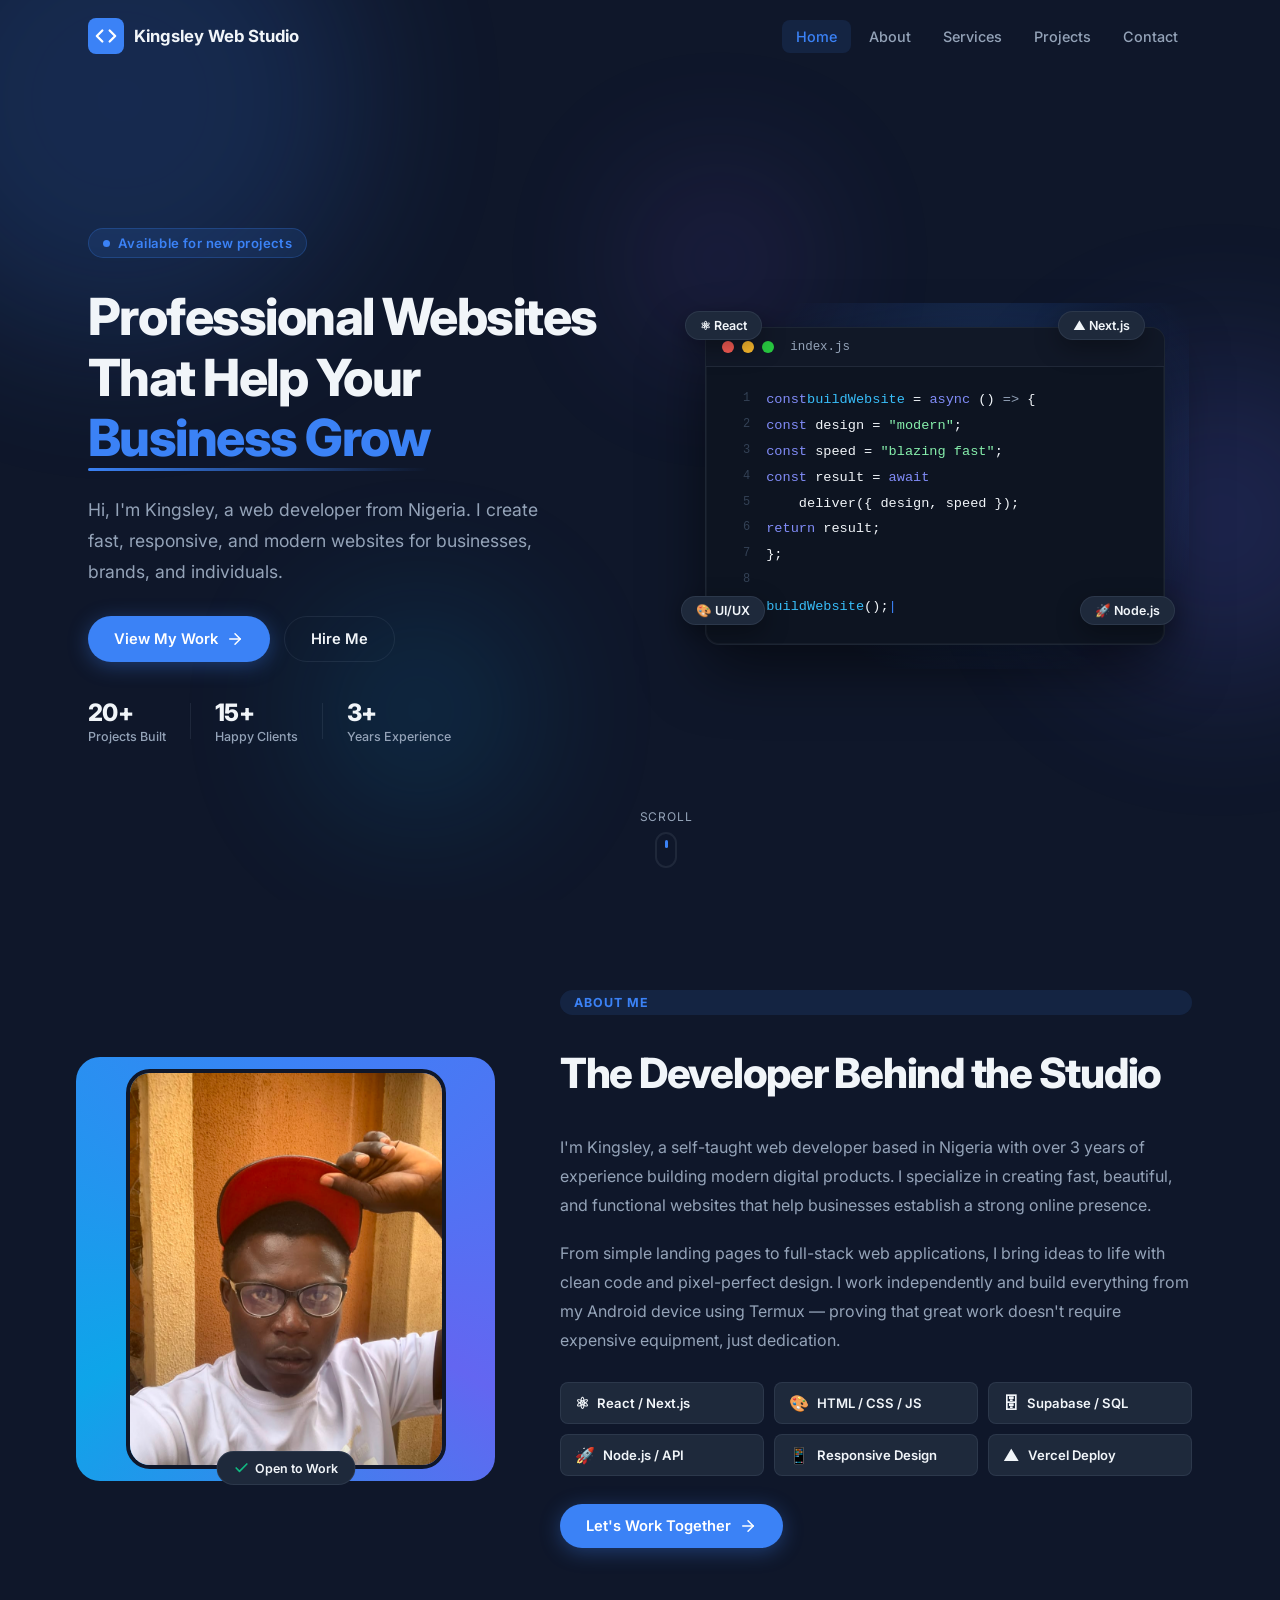
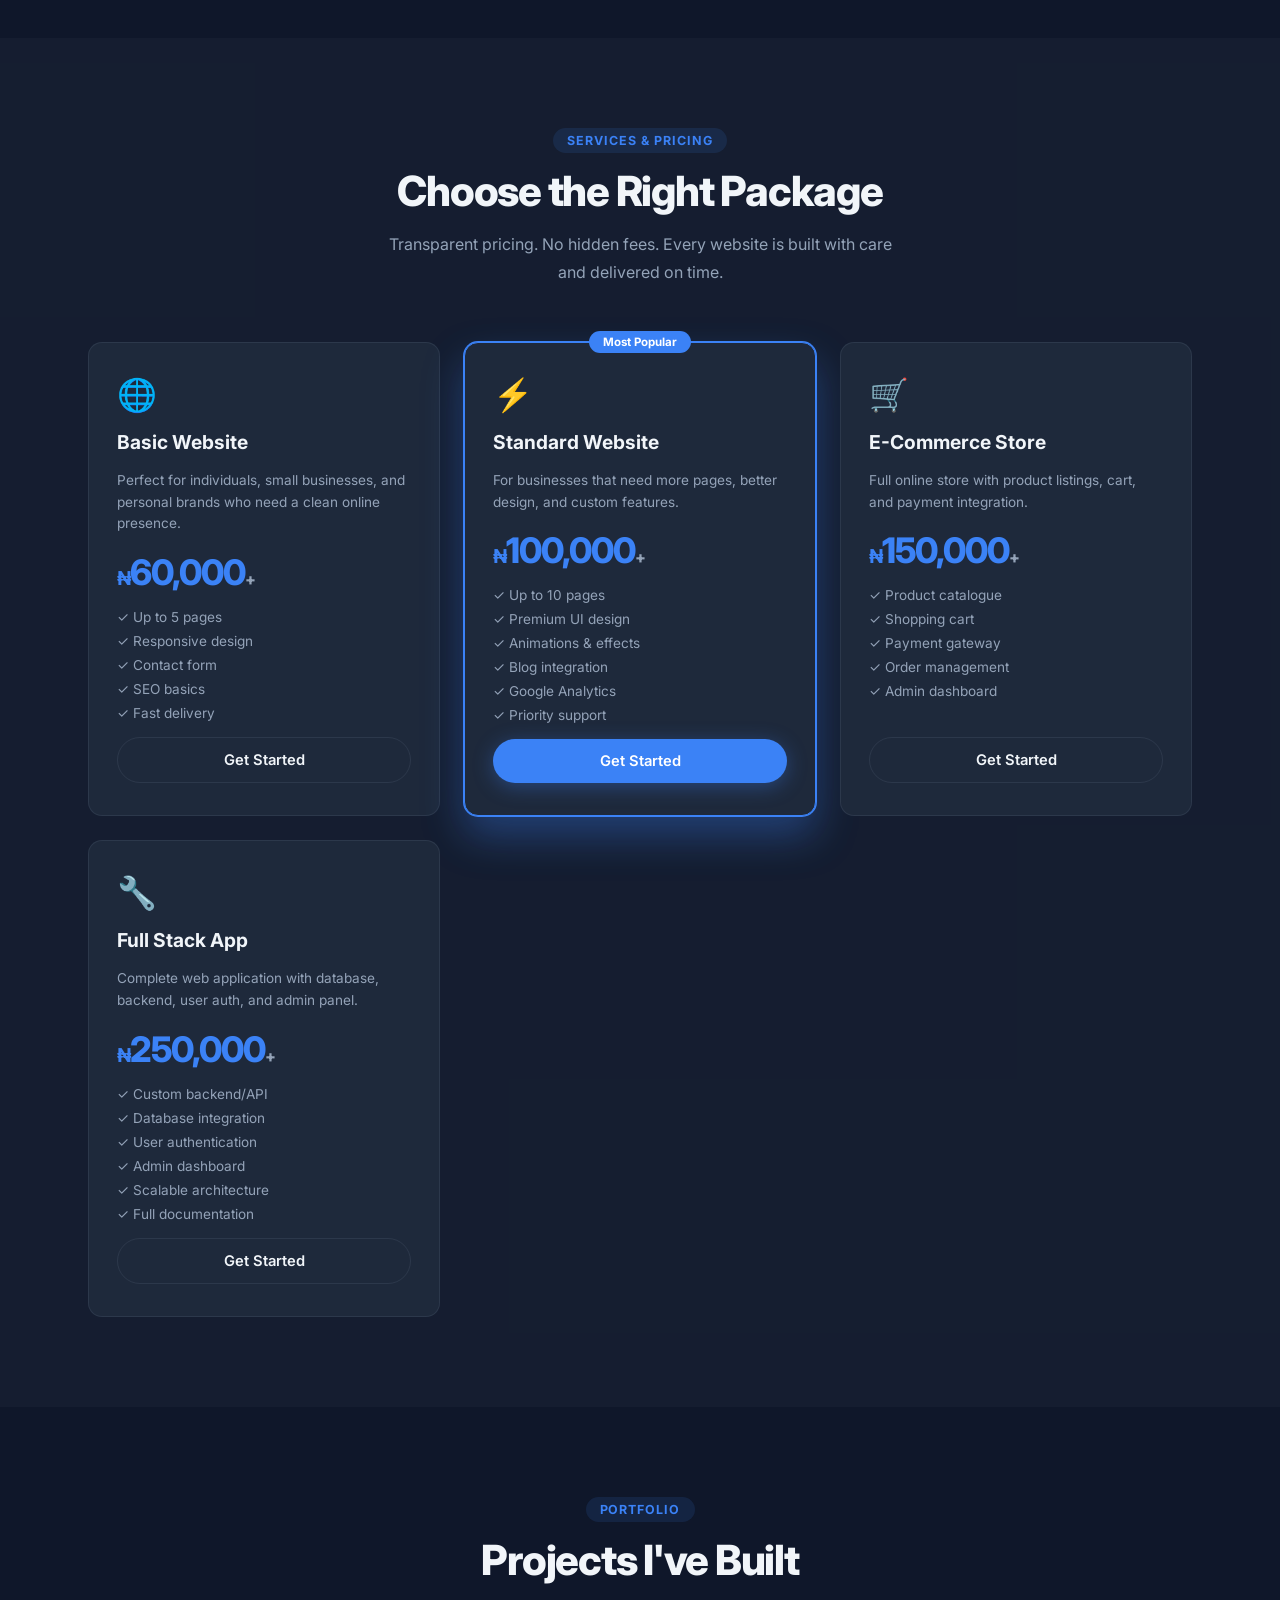
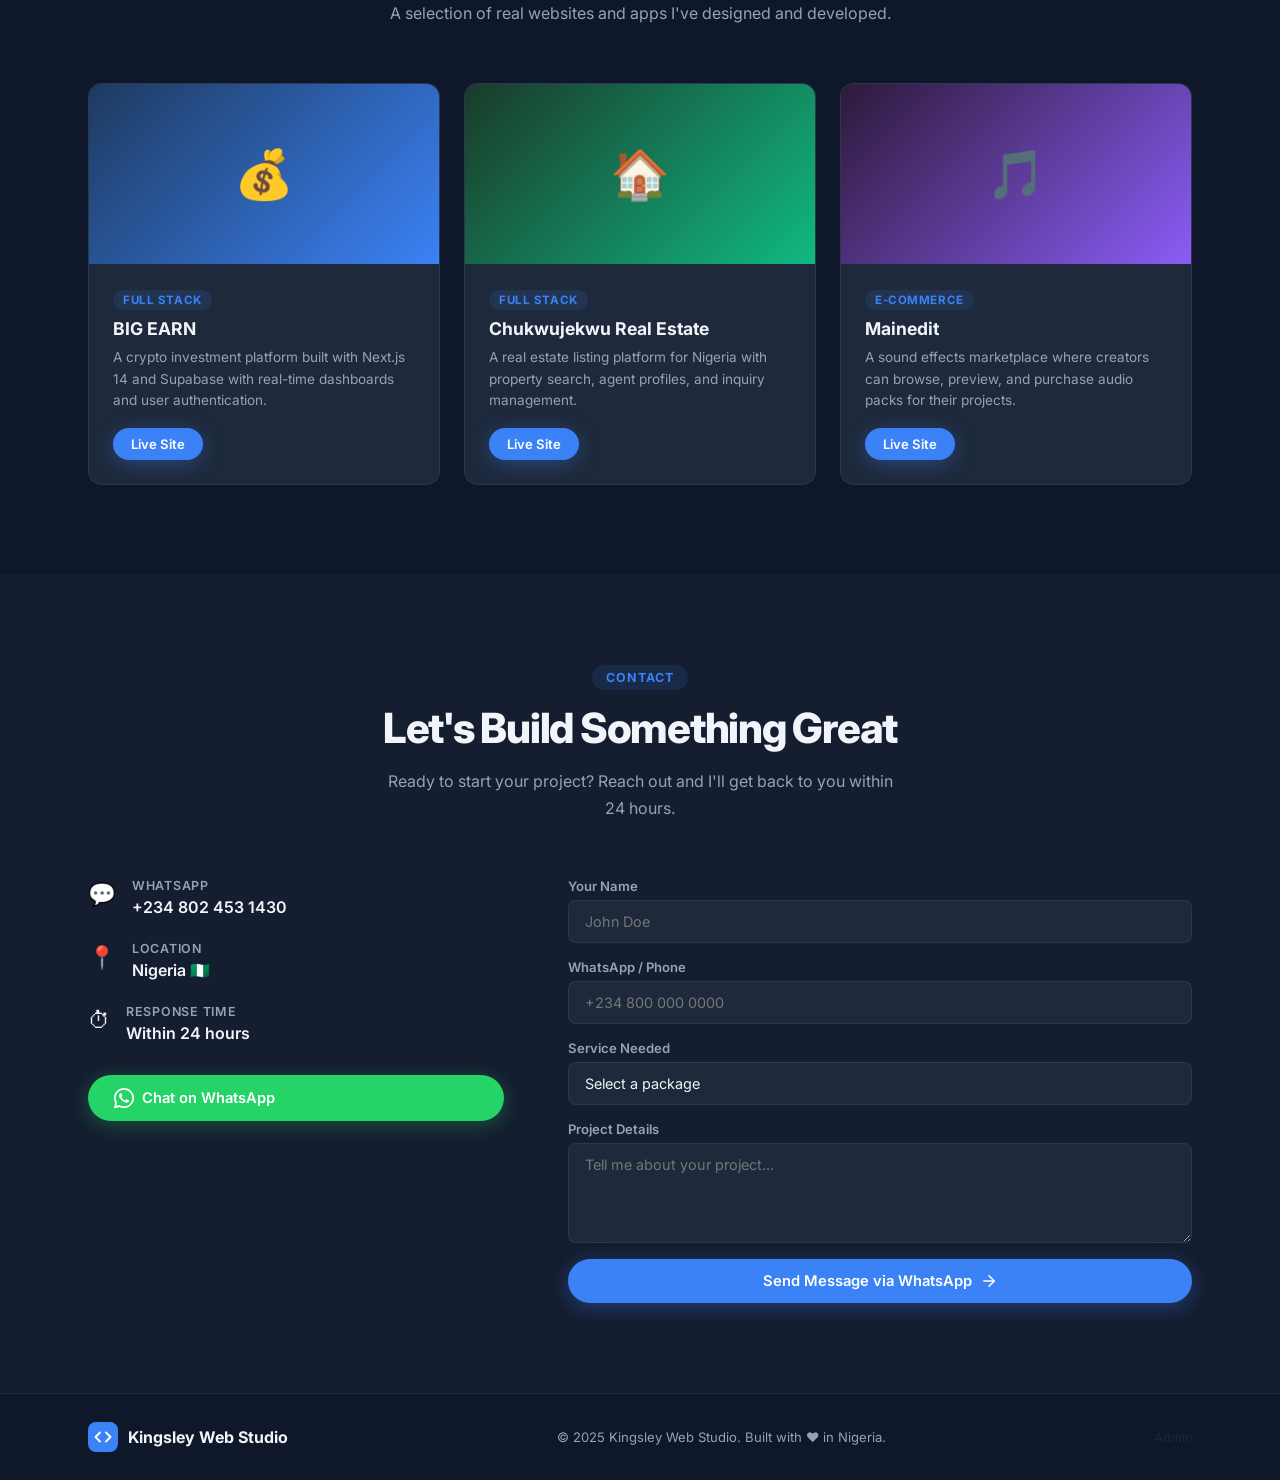
==== commit fd5857d4: "Remove GitHub buttons" ====
--- a/index.html
+++ b/index.html
@@ -254,7 +254,7 @@
               <p class="project-desc">A crypto investment platform built with Next.js 14 and Supabase with real-time dashboards and user authentication.</p>
               <div class="project-links">
                 <a href="https://bigearn.vercel.app" target="_blank" class="btn btn-primary btn-sm">Live Site</a>
-                <a href="https://github.com/purecomic" target="_blank" class="btn btn-outline btn-sm">GitHub</a>
+                
               </div>
             </div>
           </div>
@@ -271,7 +271,7 @@
               <p class="project-desc">A real estate listing platform for Nigeria with property search, agent profiles, and inquiry management.</p>
               <div class="project-links">
                 <a href="https://chukwujekwu-real-estate-nigeria-dev.vercel.app" target="_blank" class="btn btn-primary btn-sm">Live Site</a>
-                <a href="https://github.com/purecomic" target="_blank" class="btn btn-outline btn-sm">GitHub</a>
+                
               </div>
             </div>
           </div>
@@ -288,7 +288,7 @@
               <p class="project-desc">A sound effects marketplace where creators can browse, preview, and purchase audio packs for their projects.</p>
               <div class="project-links">
                 <a href="https://mainedit.vercel.app" target="_blank" class="btn btn-primary btn-sm">Live Site</a>
-                <a href="https://github.com/purecomic" target="_blank" class="btn btn-outline btn-sm">GitHub</a>
+                
               </div>
             </div>
           </div>
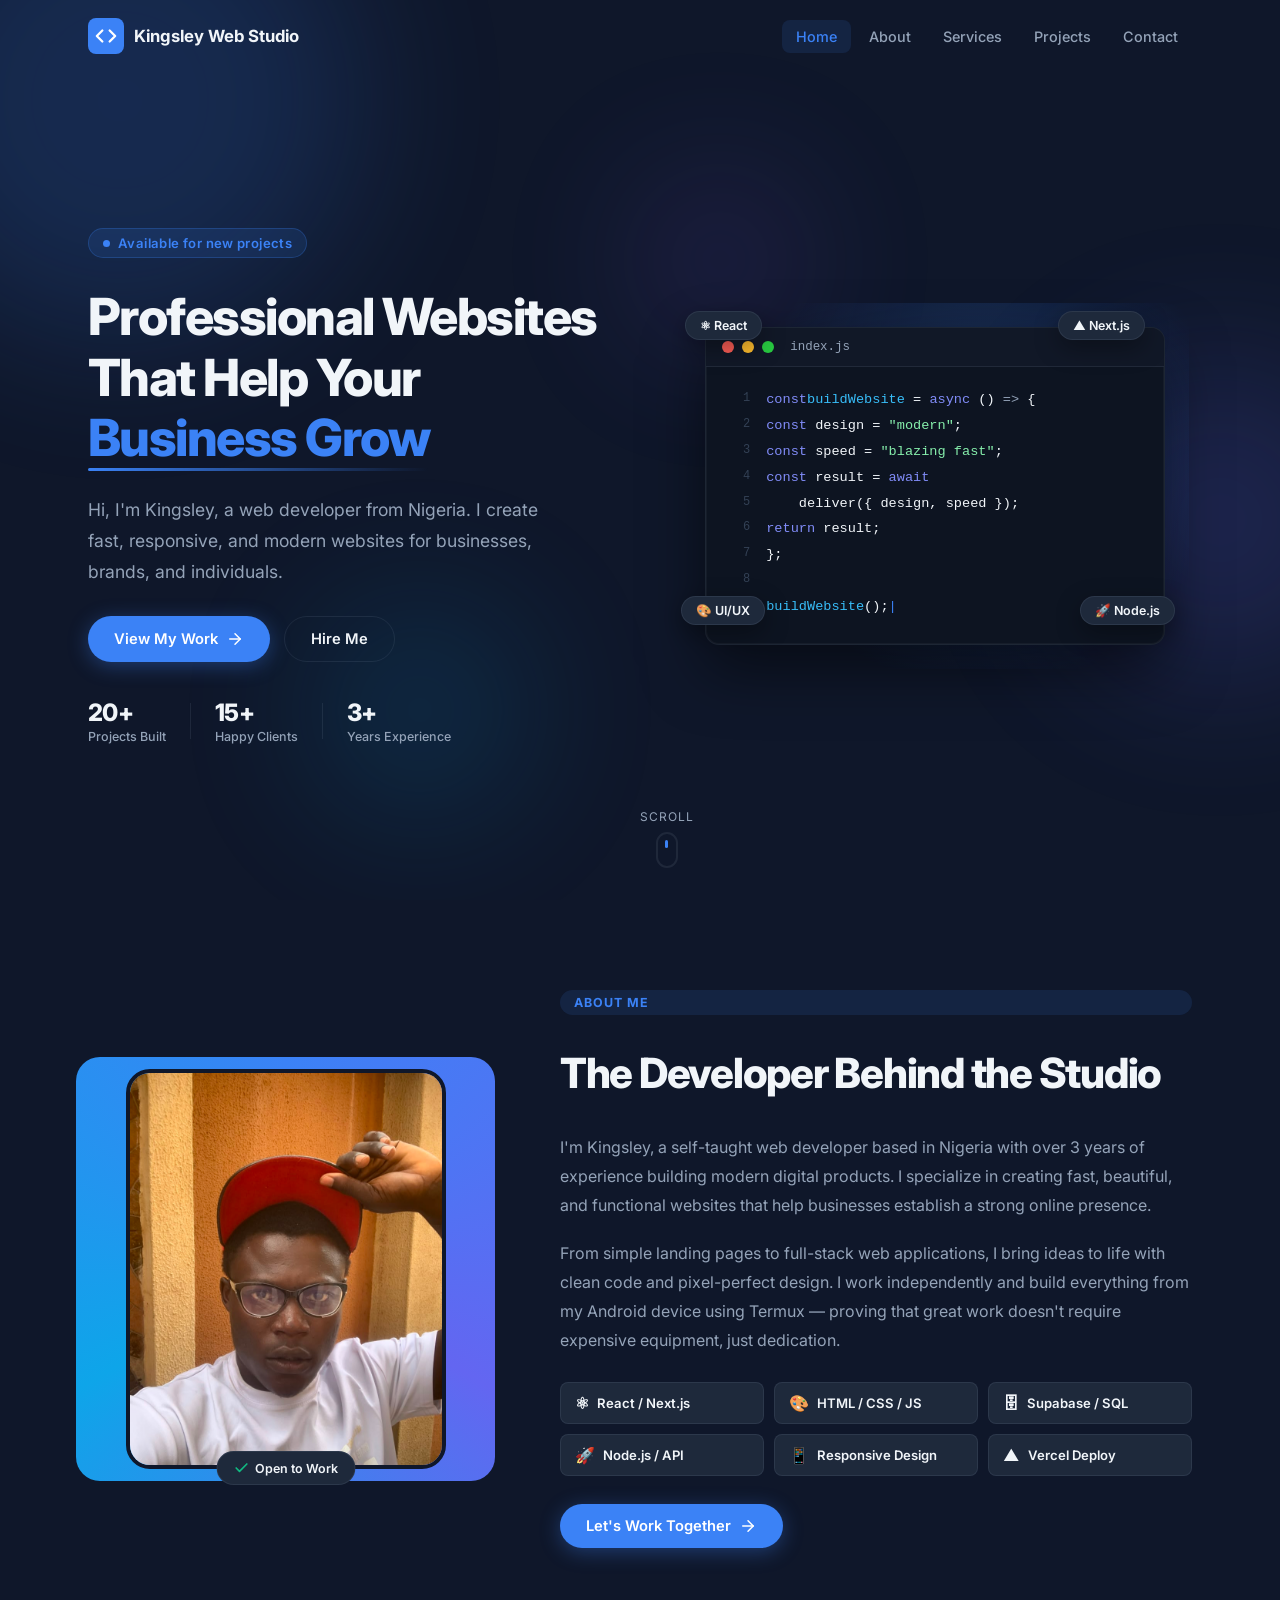
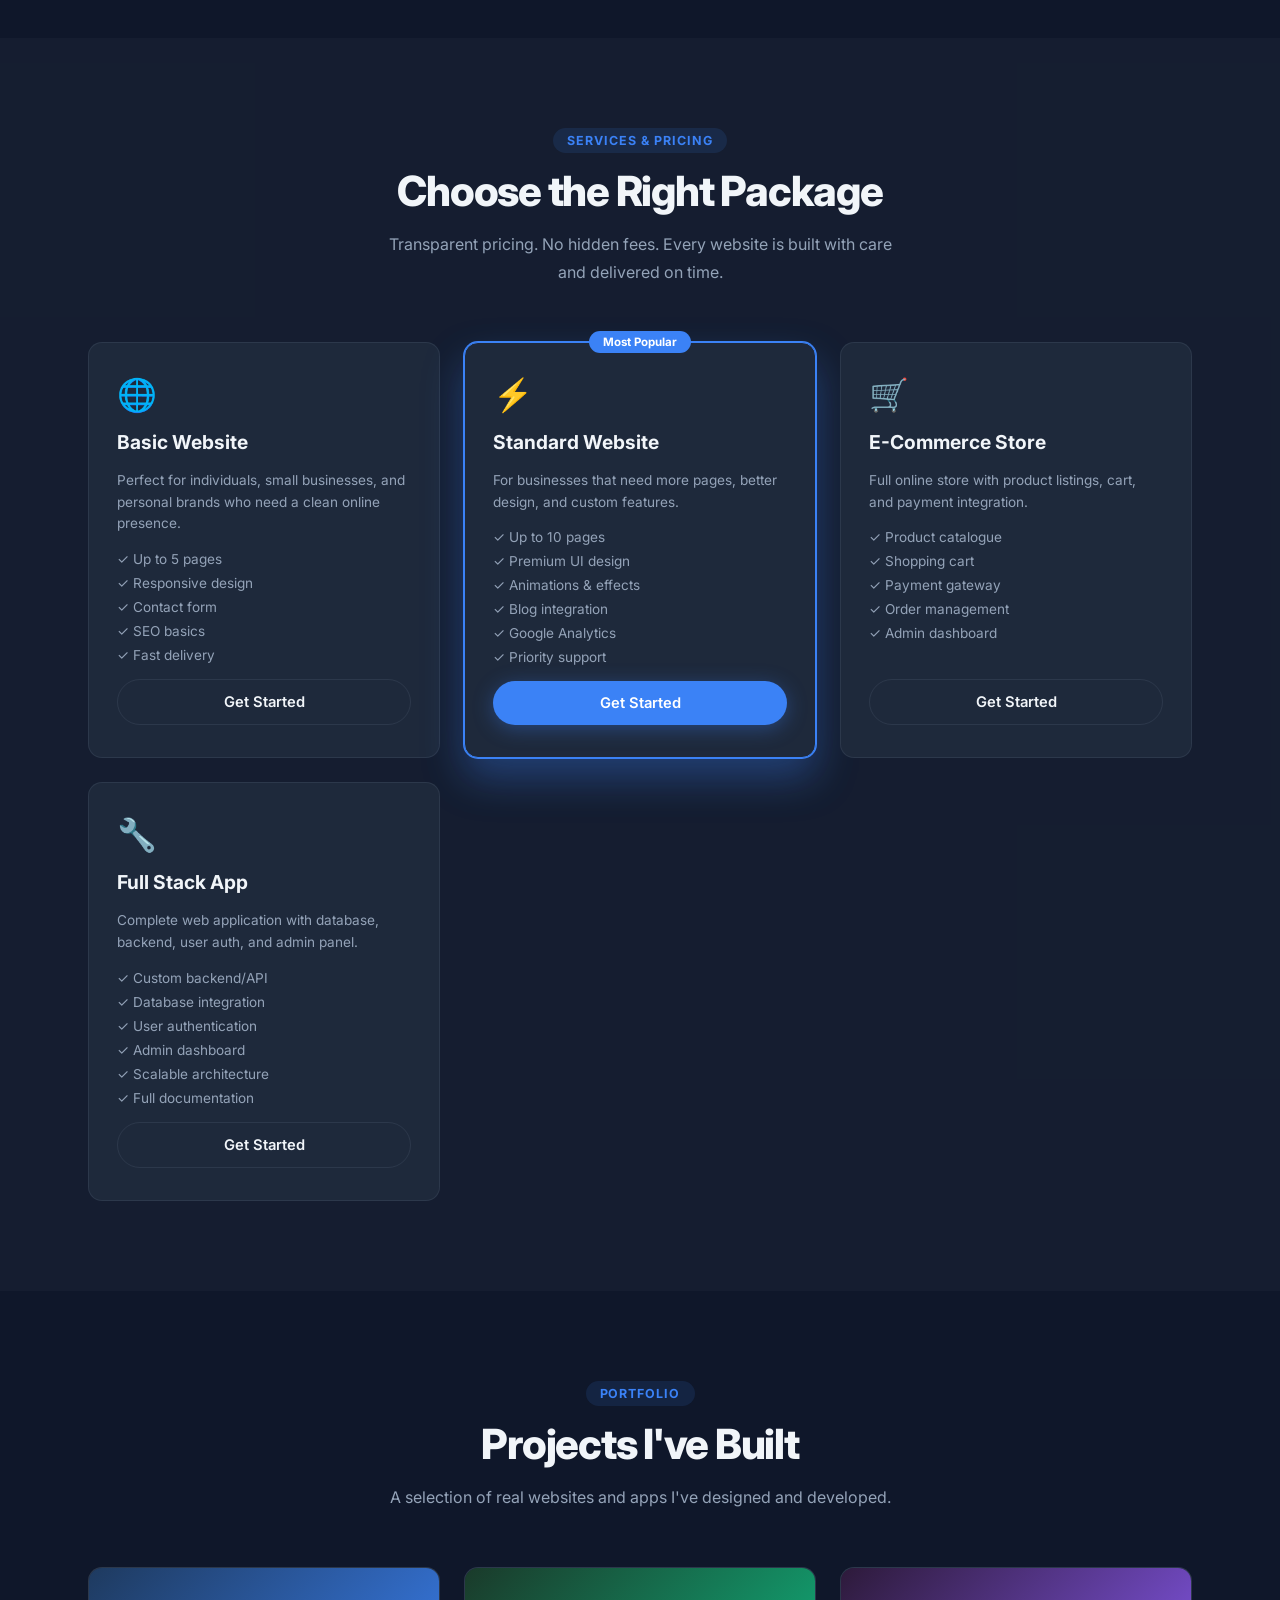
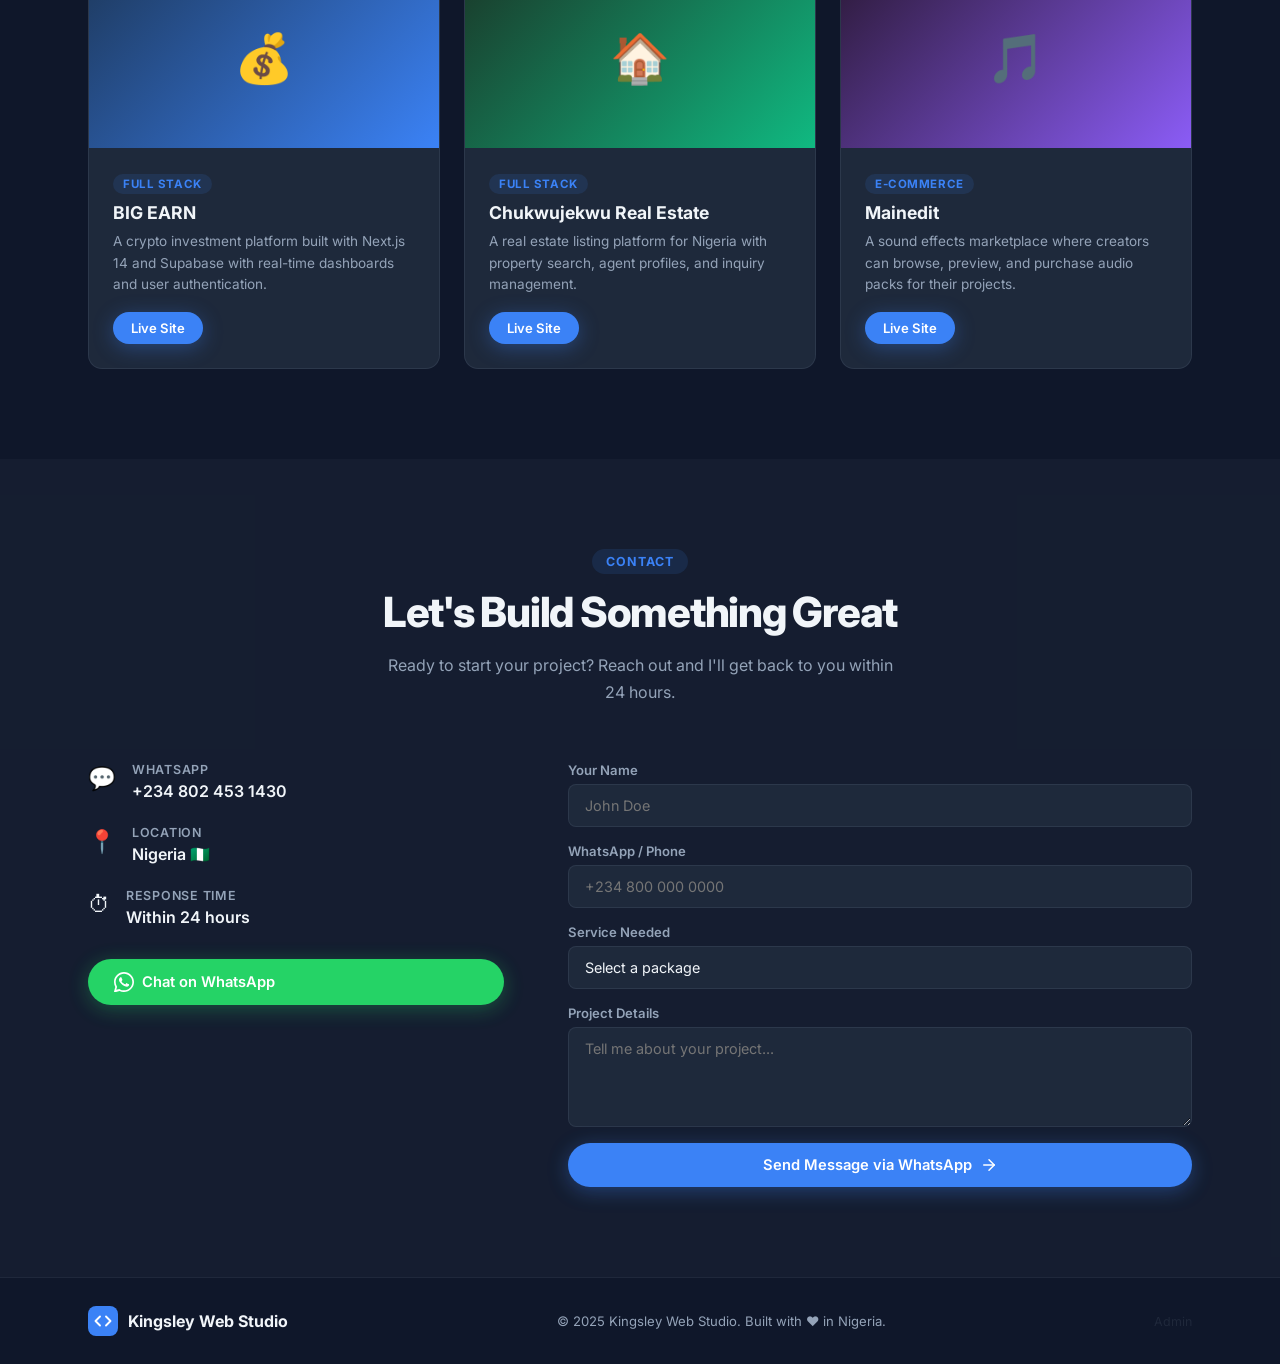
==== commit d2980212: "Remove prices from services" ====
--- a/index.html
+++ b/index.html
@@ -168,7 +168,7 @@
             <div class="pricing-icon">🌐</div>
             <h3 class="pricing-name">Basic Website</h3>
             <p class="pricing-desc">Perfect for individuals, small businesses, and personal brands who need a clean online presence.</p>
-            <div class="pricing-price"><span class="price-currency">₦</span>60,000<span class="price-suffix">+</span></div>
+            
             <ul class="pricing-features">
               <li>✓ Up to 5 pages</li>
               <li>✓ Responsive design</li>
@@ -184,7 +184,7 @@
             <div class="pricing-icon">⚡</div>
             <h3 class="pricing-name">Standard Website</h3>
             <p class="pricing-desc">For businesses that need more pages, better design, and custom features.</p>
-            <div class="pricing-price"><span class="price-currency">₦</span>100,000<span class="price-suffix">+</span></div>
+            
             <ul class="pricing-features">
               <li>✓ Up to 10 pages</li>
               <li>✓ Premium UI design</li>
@@ -200,7 +200,7 @@
             <div class="pricing-icon">🛒</div>
             <h3 class="pricing-name">E-Commerce Store</h3>
             <p class="pricing-desc">Full online store with product listings, cart, and payment integration.</p>
-            <div class="pricing-price"><span class="price-currency">₦</span>150,000<span class="price-suffix">+</span></div>
+            
             <ul class="pricing-features">
               <li>✓ Product catalogue</li>
               <li>✓ Shopping cart</li>
@@ -215,7 +215,7 @@
             <div class="pricing-icon">🔧</div>
             <h3 class="pricing-name">Full Stack App</h3>
             <p class="pricing-desc">Complete web application with database, backend, user auth, and admin panel.</p>
-            <div class="pricing-price"><span class="price-currency">₦</span>250,000<span class="price-suffix">+</span></div>
+            
             <ul class="pricing-features">
               <li>✓ Custom backend/API</li>
               <li>✓ Database integration</li>
